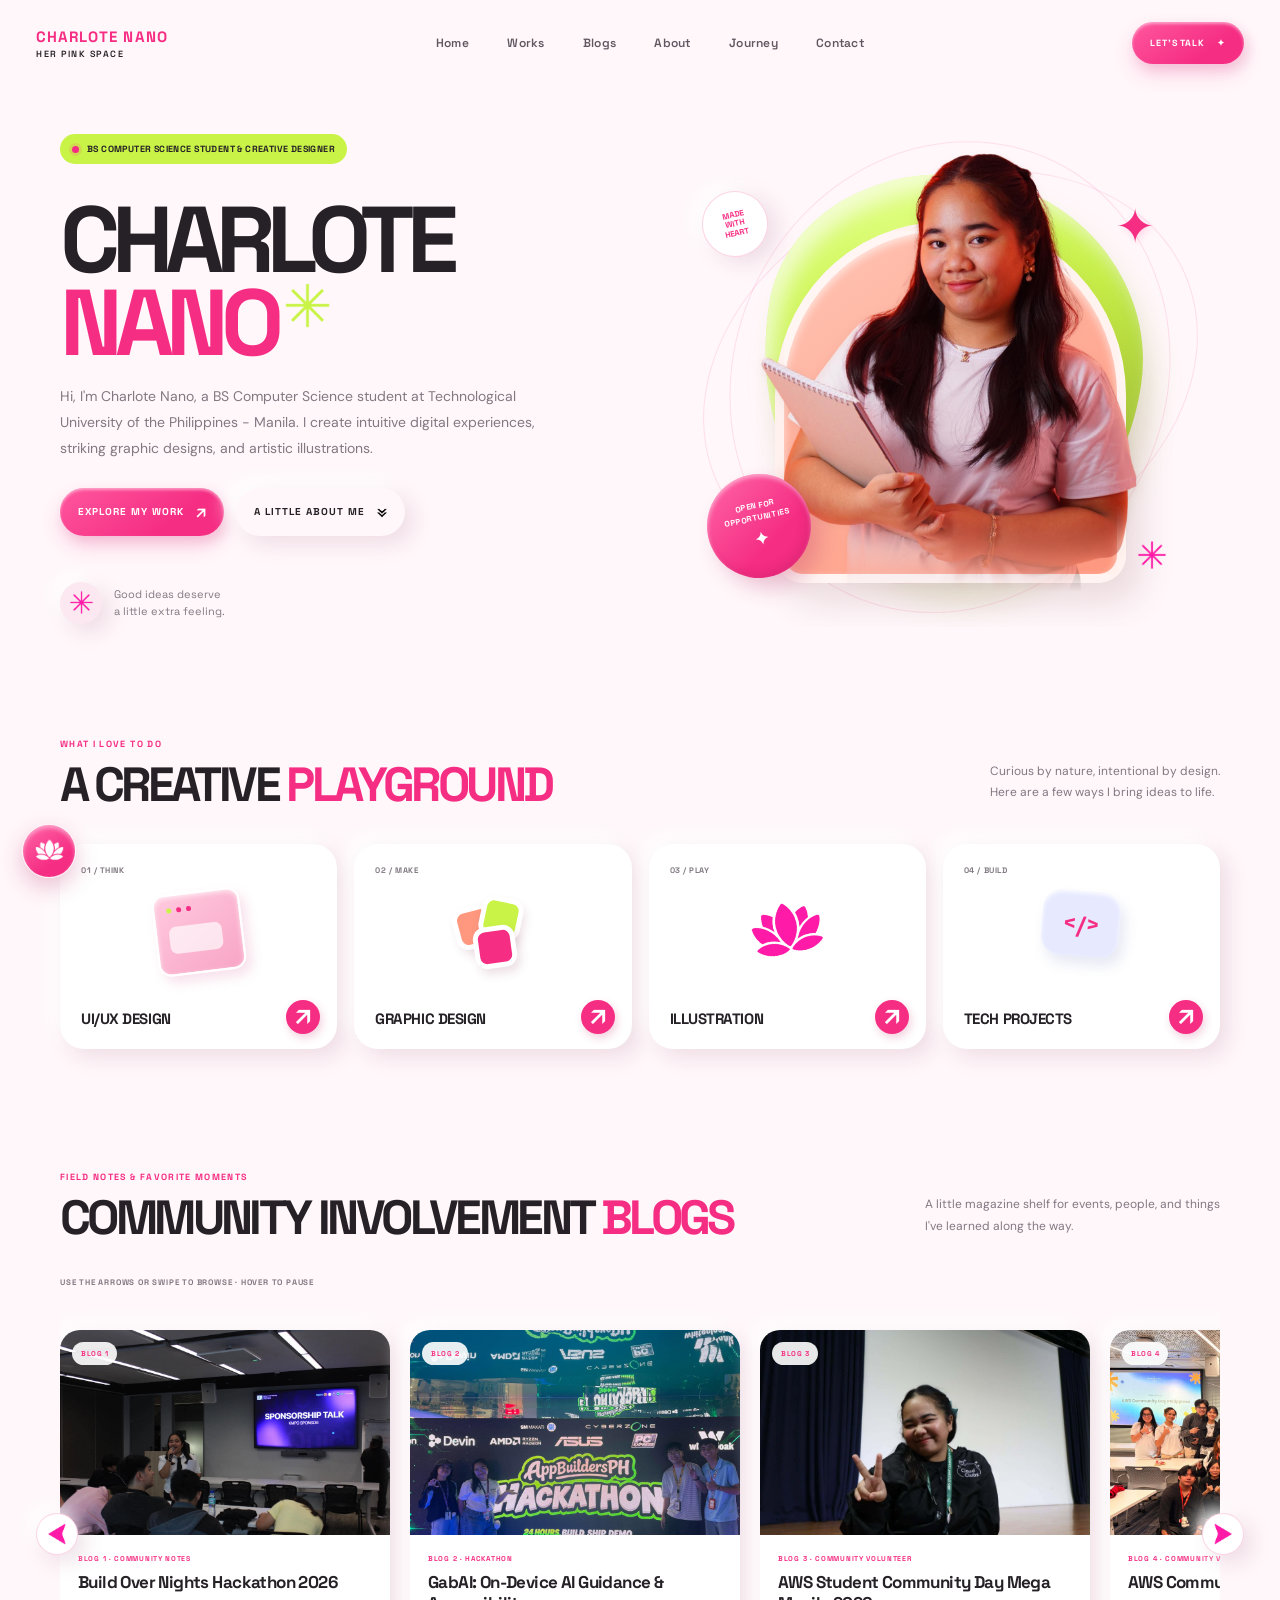
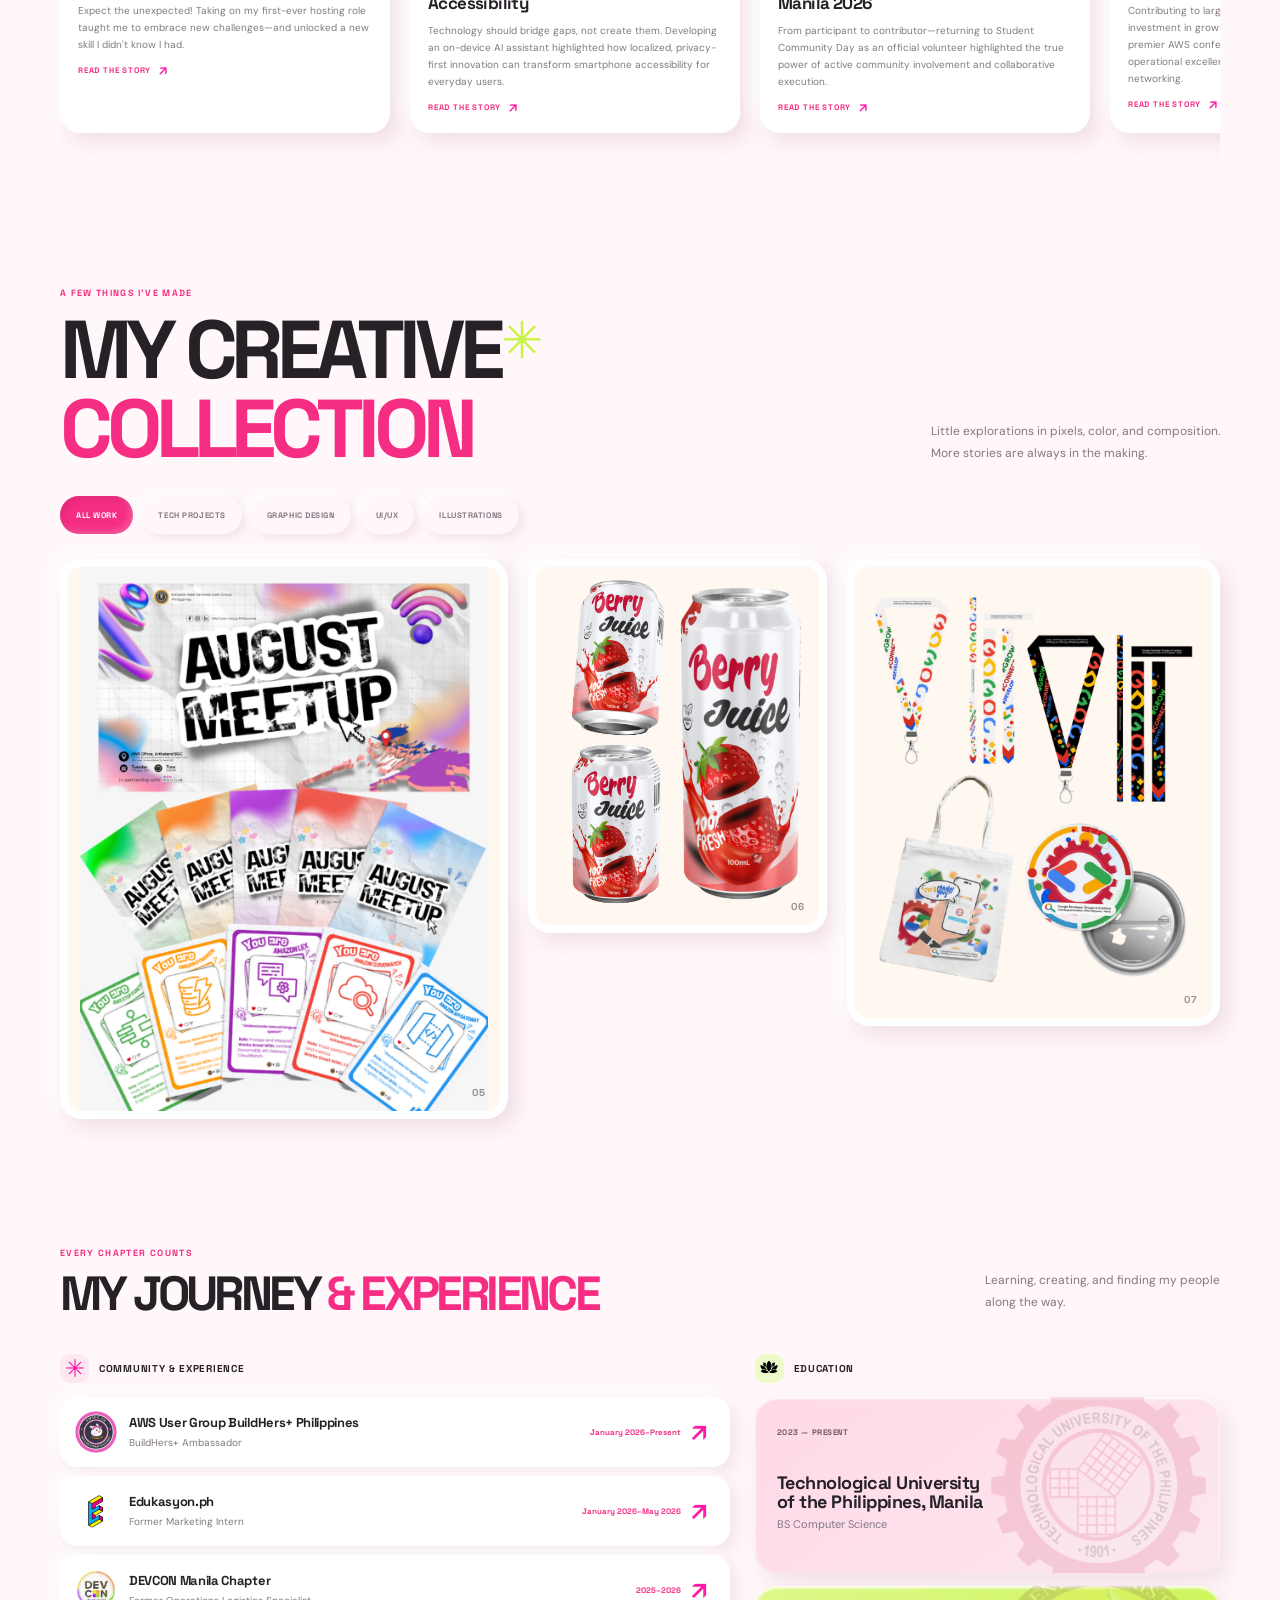
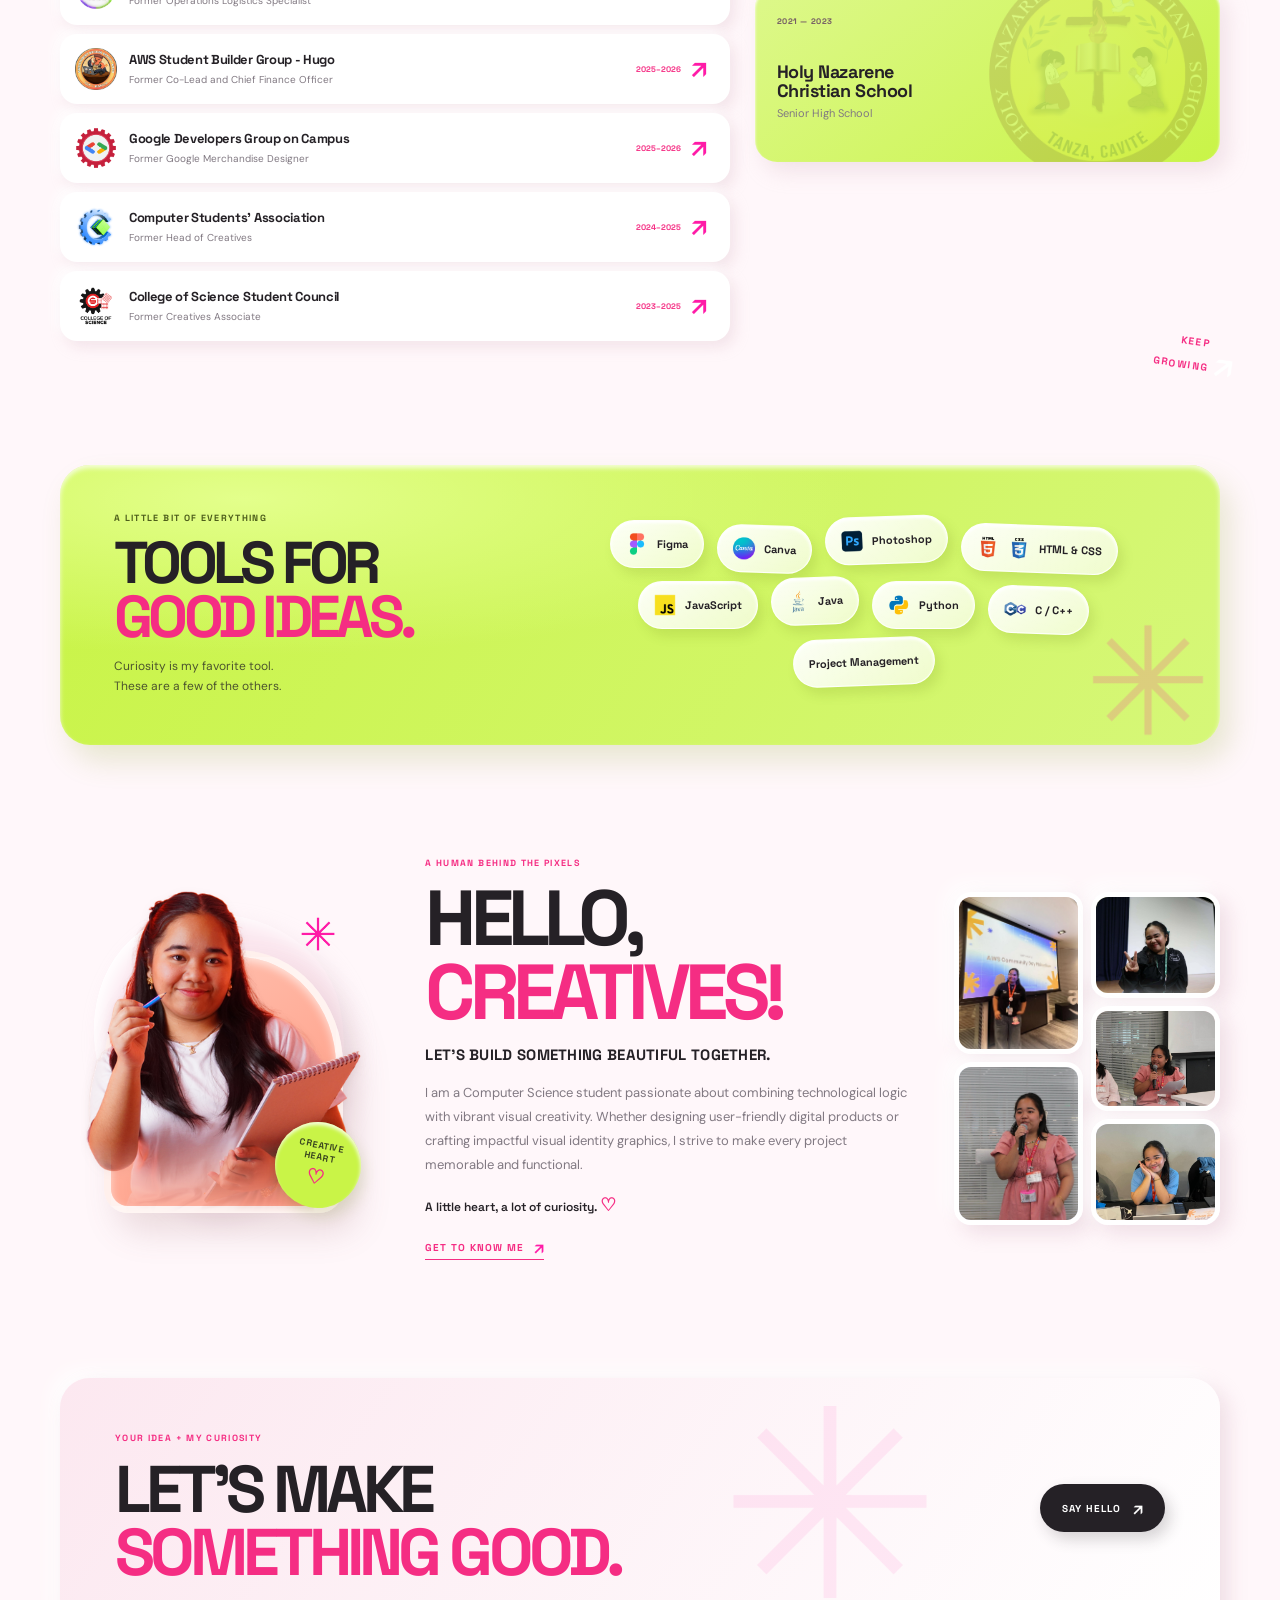
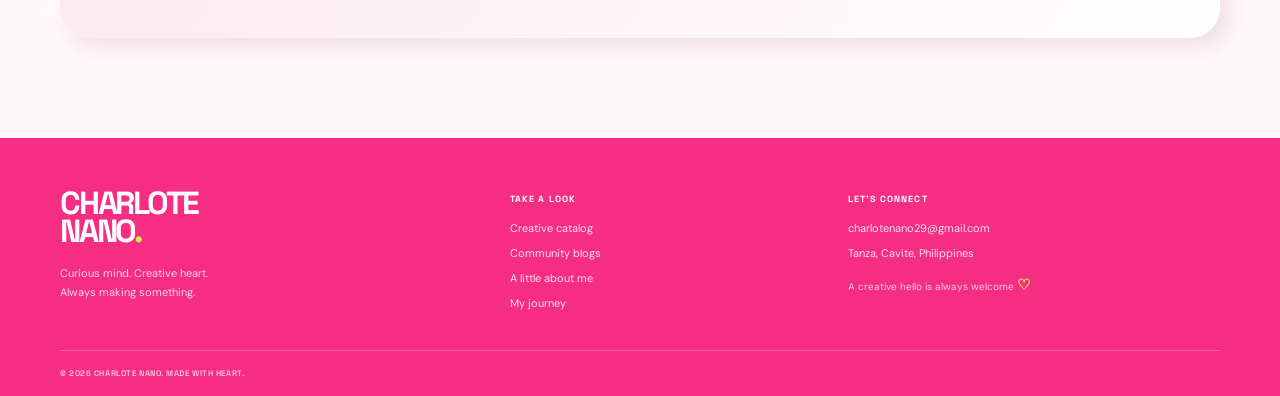
==== index.html @ 79f9c60f "Added some images" ====
<!doctype html>
<html lang="en">
  <head>
    <meta charset="UTF-8">
    <meta name="viewport" content="width=device-width, initial-scale=1">
    <meta name="theme-color" content="#fff7fa">
    <meta
      name="description"
      content="Charlote Nano is a Computer Science student and creative designer making thoughtful digital experiences and vibrant visual work."
    >
    <title>Charlote Nano</title>
    <link rel="icon" type="image/svg+xml" href="assets/selflogo/title-cha.png">
    <link rel="preconnect" href="https://fonts.googleapis.com">
    <link rel="preconnect" href="https://fonts.gstatic.com" crossorigin>
    <link href="https://fonts.googleapis.com/css2?family=DM+Sans:wght@400;500;600;700&family=Space+Grotesk:wght@400;500;600;700&display=swap" rel="stylesheet">
    <link rel="stylesheet" href="styles.css">
    <script src="blogs-data.js" defer></script>
    <script src="script.js" defer></script>
  </head>
  <body>
    <header class="site-header">
      <a class="brand" href="#home" aria-label="Charlote Nano, home">
        <span class="brand-name">CHARLOTE NANO</span>
        <span class="brand-caption">HER PINK SPACE</span>
      </a>
      <button class="menu-toggle" type="button" aria-label="Open navigation" aria-expanded="false" aria-controls="primary-navigation">
        <span></span><span></span>
      </button>
      <nav class="navigation" id="primary-navigation" aria-label="Main navigation">
        <a href="index.html#home" aria-current="page">Home</a>
        <a href="creative-catalog.html">Works</a>
        <a href="blogs.html">Blogs</a>
        <a href="#about">About</a>
        <a href="#journey">Journey</a>
        <a href="#contact">Contact</a>
      </nav>
      <a class="button button-primary header-cta" href="#contact" data-open-contact>LET'S TALK <span aria-hidden="true">✦</span></a>
    </header>

    <main>
      <section class="hero section-wrap" id="home">
        <div class="hero-copy">
          <p class="eyebrow"><span class="status-dot"></span> BS COMPUTER SCIENCE STUDENT &amp; CREATIVE DESIGNER</p>
          <h1>CHARLOTE<br><span>NANO</span><i aria-hidden="true"><img class="ui-asterisk" src="assets/asterisklime.png" alt=""></i></h1>
          <p class="hero-intro">Hi, I'm Charlote Nano, a BS Computer Science student at Technological University of the Philippines - Manila. I create intuitive digital experiences, striking graphic designs, and artistic illustrations.</p>
          <div class="hero-actions">
            <a class="button button-primary" href="#work">EXPLORE MY WORK <span aria-hidden="true"><img class="ui-arrow" src="assets/arrowsidewhite.png" alt=""></span></a>
            <a class="button button-soft" href="#about">A LITTLE ABOUT ME <span aria-hidden="true"><img class="ui-arrow" src="assets/arrowdown.png" alt=""></span></a>
          </div>
          <div class="hero-note"><span class="note-star" aria-hidden="true"><img class="ui-asterisk" src="assets/asteriskpink.png" alt=""></span><span>Good ideas deserve<br>a little extra feeling.</span></div>
        </div>

        <div class="hero-art" aria-label="Portrait area">
          <div class="art-orbit orbit-one"></div>
          <div class="art-orbit orbit-two"></div>
          <div class="lime-blob"></div>
          <div class="sparkle sparkle-one" aria-hidden="true">✦</div>
          <div class="sparkle sparkle-two" aria-hidden="true"><img class="ui-asterisk" src="assets/asteriskpink.png" alt=""></div>
          <div class="portrait-frame portrait-main">
            <div class="portrait-backdrop" aria-hidden="true"></div>
            <img class="portrait-image" src="assets/selflogo/CharloteNano_Icon.png" alt="Charlote Nano smiling and holding a sketchbook">
          </div>
          <div class="opportunity-badge"><span>OPEN FOR<br>OPPORTUNITIES</span><b aria-hidden="true">✦</b></div>
          <div class="tiny-sticker" aria-hidden="true">MADE<br>WITH<br>HEART</div>
        </div>
      </section>

      <section class="focus section-wrap" id="focus" aria-labelledby="focus-title">
        <div class="section-heading heading-inline">
          <div><p class="section-kicker">WHAT I LOVE TO DO</p><h2 id="focus-title">A CREATIVE <span>PLAYGROUND</span></h2></div>
          <p>Curious by nature, intentional by design.<br>Here are a few ways I bring ideas to life.</p>
        </div>
        <div class="focus-grid">
          <a class="focus-card focus-ui" href="creative-catalog.html#ui-ux"><span class="focus-index">01 / THINK</span><span class="focus-icon icon-window" aria-hidden="true"><i></i><i></i><i></i></span><h3>UI/UX DESIGN</h3><span class="round-arrow" aria-hidden="true"><img class="ui-arrow" src="assets/arrowsidewhite.png" alt=""></span></a>
          <a class="focus-card focus-graphic" href="creative-catalog.html#graphic-design"><span class="focus-index">02 / MAKE</span><span class="focus-icon icon-shapes" aria-hidden="true"><i></i><i></i><i></i></span><h3>GRAPHIC DESIGN</h3><span class="round-arrow" aria-hidden="true"><img class="ui-arrow" src="assets/arrowsidewhite.png" alt=""></span></a>
          <a class="focus-card focus-illustration" href="creative-catalog.html#illustration"><span class="focus-index">03 / PLAY</span><span class="focus-icon icon-flower" aria-hidden="true"><img class="ui-lotus" src="assets/lotuspink.png" alt=""></span><h3>ILLUSTRATION</h3><span class="round-arrow" aria-hidden="true"><img class="ui-arrow" src="assets/arrowsidewhite.png" alt=""></span></a>
          <a class="focus-card focus-dev" href="creative-catalog.html#tech-projects"><span class="focus-index">04 / BUILD</span><span class="focus-icon icon-code" aria-hidden="true">&lt;/&gt;</span><h3>TECH PROJECTS</h3><span class="round-arrow" aria-hidden="true"><img class="ui-arrow" src="assets/arrowsidewhite.png" alt=""></span></a>
        </div>
      </section>

      <section class="blog-section section-wrap" id="blogs" aria-labelledby="blogs-title">
        <div class="section-heading heading-inline">
          <div><p class="section-kicker">FIELD NOTES &amp; FAVORITE MOMENTS</p><h2 id="blogs-title">COMMUNITY INVOLVEMENT <span>BLOGS</span></h2></div>
          <p>A little magazine shelf for events, people, and things<br>I've learned along the way.</p>
        </div>
        <p class="blog-carousel-hint">USE THE ARROWS OR SWIPE TO BROWSE · HOVER TO PAUSE</p>
        <div class="blog-carousel-wrap">
          <div class="blog-issues" role="region" aria-label="Featured community blogs; use the arrows or swipe to browse" tabindex="0">
            <div class="blog-issues-track">
            <div class="blog-issue-group">
              <a class="blog-issue blog-issue-buildhers" href="blogs.html#blog-1" data-blog-id="blog-1">
                <span class="blog-issue-cover cover-buildhers"><span class="issue-number">BLOG 1</span></span>
                <span class="blog-issue-copy"><span class="blog-issue-meta">COMMUNITY · EVENT RECAP</span><strong>Build Over Nights Hackathon 2026</strong><span>Expect the unexpected! Taking on my first-ever hosting role taught me to embrace new challenges—and unlocked a new skill I didn't know I had.</span><span class="blog-issue-link">READ THE STORY <span aria-hidden="true"><img class="ui-arrow" src="assets/arrowsidepink.png" alt=""></span></span></span>
              </a>
              <a class="blog-issue blog-issue-devcon" href="blogs.html#blog-2" data-blog-id="blog-2">
                <span class="blog-issue-cover cover-devcon"><span class="photo-placeholder" aria-hidden="true"><img class="ui-asterisk" src="assets/asteriskpink.png" alt=""><small>EVENT PHOTO</small></span><span class="issue-number">BLOG 2</span></span>
                <span class="blog-issue-copy"><span class="blog-issue-meta">COMMUNITY · BEHIND THE SCENES</span><strong>Behind the scenes at DEVCON</strong><span>A quick look at helping out, meeting the community, and learning together.</span><span class="blog-issue-link">READ THE STORY <span aria-hidden="true"><img class="ui-arrow" src="assets/arrowsidepink.png" alt=""></span></span></span>
              </a>
              <a class="blog-issue blog-issue-gdg" href="blogs.html#blog-3" data-blog-id="blog-3">
                <span class="blog-issue-cover cover-gdg"><span class="photo-placeholder" aria-hidden="true"><img class="ui-asterisk" src="assets/asteriskpink.png" alt=""><small>EVENT PHOTO</small></span><span class="issue-number">BLOG 3</span></span>
                <span class="blog-issue-copy"><span class="blog-issue-meta">CAMPUS LIFE · EVENT RECAP</span><strong>A day with the campus community</strong><span>A place for a GDG event recap, favorite moments, and memories from the day.</span><span class="blog-issue-link">READ THE STORY <span aria-hidden="true"><img class="ui-arrow" src="assets/arrowsidepink.png" alt=""></span></span></span>
              </a>
              <a class="blog-issue blog-issue-devcon" href="blogs.html#blog-4" data-blog-id="blog-4">
                <span class="blog-issue-cover cover-pink"><span class="photo-placeholder" aria-hidden="true"><img class="ui-asterisk" src="assets/asteriskpink.png" alt=""><small>EVENT PHOTO</small></span><span class="issue-number">BLOG 4</span></span>
                <span class="blog-issue-copy"><span class="blog-issue-meta">COMMUNITY · VOLUNTEER</span><strong>AWS Community Day Philippines 2026</strong><span>Read the story</span><span class="blog-issue-link">READ THE STORY <span aria-hidden="true"><img class="ui-arrow" src="assets/arrowsidepink.png" alt=""></span></span></span>
              </a>
              <a class="blog-issue blog-issue-gdg" href="blogs.html#blog-5" data-blog-id="blog-5">
                <span class="blog-issue-cover cover-blue"><span class="photo-placeholder" aria-hidden="true"><img class="ui-asterisk" src="assets/asteriskpink.png" alt=""><small>EVENT PHOTO</small></span><span class="issue-number">BLOG 5</span></span>
                <span class="blog-issue-copy"><span class="blog-issue-meta">COMMUNITY · EVENT HEAD</span><strong>EmpowHER! Sketching Visions, Building Futures</strong><span>Read the story</span><span class="blog-issue-link">READ THE STORY <span aria-hidden="true"><img class="ui-arrow" src="assets/arrowsidepink.png" alt=""></span></span></span>
              </a>
              <a class="blog-issue blog-issue-buildhers" href="blogs.html#blog-6" data-blog-id="blog-6">
                <span class="blog-issue-cover cover-lilac"><span class="photo-placeholder" aria-hidden="true"><img class="ui-asterisk" src="assets/asteriskpink.png" alt=""><small>EVENT PHOTO</small></span><span class="issue-number">BLOG 6</span></span>
                <span class="blog-issue-copy"><span class="blog-issue-meta">IDEATHON</span><strong>Ideathon: Code with Color</strong><span>Read the story</span><span class="blog-issue-link">READ THE STORY <span aria-hidden="true"><img class="ui-arrow" src="assets/arrowsidepink.png" alt=""></span></span></span>
              </a>
            </div>
            <div class="blog-issue-group" aria-hidden="true">
              <a class="blog-issue blog-issue-buildhers" href="blogs.html#blog-1" data-blog-id="blog-1" tabindex="-1">
                <span class="blog-issue-cover cover-buildhers"><span class="issue-number">BLOG 1</span></span>
                <span class="blog-issue-copy"><span class="blog-issue-meta">COMMUNITY · EVENT RECAP</span><strong>Build Over Nights Hackathon 2026</strong><span>Expect the unexpected! Taking on my first-ever hosting role taught me to embrace new challenges—and unlocked a new skill I didn't know I had.</span><span class="blog-issue-link">READ THE STORY <span aria-hidden="true"><img class="ui-arrow" src="assets/arrowsidepink.png" alt=""></span></span></span>
              </a>
              <a class="blog-issue blog-issue-devcon" href="blogs.html#blog-2" data-blog-id="blog-2" tabindex="-1">
                <span class="blog-issue-cover cover-devcon"><span class="photo-placeholder"><img class="ui-asterisk" src="assets/asteriskpink.png" alt=""><small>EVENT PHOTO</small></span><span class="issue-number">BLOG 2</span></span>
                <span class="blog-issue-copy"><span class="blog-issue-meta">COMMUNITY · BEHIND THE SCENES</span><strong>Behind the scenes at DEVCON</strong><span>A quick look at helping out, meeting the community, and learning together.</span><span class="blog-issue-link">READ THE STORY <span aria-hidden="true"><img class="ui-arrow" src="assets/arrowsidepink.png" alt=""></span></span></span>
              </a>
              <a class="blog-issue blog-issue-gdg" href="blogs.html#blog-3" data-blog-id="blog-3" tabindex="-1">
                <span class="blog-issue-cover cover-gdg"><span class="photo-placeholder"><img class="ui-asterisk" src="assets/asteriskpink.png" alt=""><small>EVENT PHOTO</small></span><span class="issue-number">BLOG 3</span></span>
                <span class="blog-issue-copy"><span class="blog-issue-meta">CAMPUS LIFE · EVENT RECAP</span><strong>A day with the campus community</strong><span>A place for a GDG event recap, favorite moments, and memories from the day.</span><span class="blog-issue-link">READ THE STORY <span aria-hidden="true"><img class="ui-arrow" src="assets/arrowsidepink.png" alt=""></span></span></span>
              </a>
              <a class="blog-issue blog-issue-devcon" href="blogs.html#blog-4" data-blog-id="blog-4" tabindex="-1">
                <span class="blog-issue-cover cover-pink"><span class="photo-placeholder"><img class="ui-asterisk" src="assets/asteriskpink.png" alt=""><small>EVENT PHOTO</small></span><span class="issue-number">BLOG 4</span></span>
                <span class="blog-issue-copy"><span class="blog-issue-meta">COMMUNITY · VOLUNTEER</span><strong>AWS Community Day Philippines 2026</strong><span>Read the story</span><span class="blog-issue-link">READ THE STORY <span aria-hidden="true"><img class="ui-arrow" src="assets/arrowsidepink.png" alt=""></span></span></span>
              </a>
              <a class="blog-issue blog-issue-gdg" href="blogs.html#blog-5" data-blog-id="blog-5" tabindex="-1">
                <span class="blog-issue-cover cover-blue"><span class="photo-placeholder"><img class="ui-asterisk" src="assets/asteriskpink.png" alt=""><small>EVENT PHOTO</small></span><span class="issue-number">BLOG 5</span></span>
                <span class="blog-issue-copy"><span class="blog-issue-meta">COMMUNITY · EVENT HEAD</span><strong>EmpowHER! Sketching Visions, Building Futures</strong><span>Read the story</span><span class="blog-issue-link">READ THE STORY <span aria-hidden="true"><img class="ui-arrow" src="assets/arrowsidepink.png" alt=""></span></span></span>
              </a>
              <a class="blog-issue blog-issue-buildhers" href="blogs.html#blog-6" data-blog-id="blog-6" tabindex="-1">
                <span class="blog-issue-cover cover-lilac"><span class="photo-placeholder"><img class="ui-asterisk" src="assets/asteriskpink.png" alt=""><small>EVENT PHOTO</small></span><span class="issue-number">BLOG 6</span></span>
                <span class="blog-issue-copy"><span class="blog-issue-meta">IDEATHON</span><strong>Ideathon: Code with Color</strong><span>Read the story</span><span class="blog-issue-link">READ THE STORY <span aria-hidden="true"><img class="ui-arrow" src="assets/arrowsidepink.png" alt=""></span></span></span>
              </a>
            </div>
            </div>
          </div>
          <nav class="blog-carousel-controls" aria-label="Featured blog carousel controls">
            <button type="button" class="blog-carousel-arrow" data-carousel-direction="-1" aria-label="Scroll featured blogs left"><img class="ui-arrow" src="assets/arrowleft.png" alt=""></button>
            <button type="button" class="blog-carousel-arrow" data-carousel-direction="1" aria-label="Scroll featured blogs right"><img class="ui-arrow" src="assets/arrowright.png" alt=""></button>
          </nav>
        </div>
      </section>

      <section class="work-section section-wrap" id="work" aria-labelledby="work-title">
        <div class="section-heading work-heading">
          <div><p class="section-kicker">A FEW THINGS I'VE MADE</p><h2 id="work-title">MY CREATIVE<br><span>COLLECTION</span><b aria-hidden="true"><img class="ui-asterisk" src="assets/asterisklime.png" alt=""></b></h2></div>
          <p>Little explorations in pixels, color, and composition.<br>More stories are always in the making.</p>
        </div>
        <div class="filter-list" role="group" aria-label="Filter portfolio projects">
          <button class="filter-button is-active" type="button" data-filter="all" aria-pressed="true">ALL WORK</button>
          <button class="filter-button" type="button" data-filter="tech" aria-pressed="false">TECH PROJECTS</button>
          <button class="filter-button" type="button" data-filter="graphic" aria-pressed="false">GRAPHIC DESIGN</button>
          <button class="filter-button" type="button" data-filter="uiux" aria-pressed="false">UI/UX</button>
          <button class="filter-button" type="button" data-filter="illustration" aria-pressed="false">ILLUSTRATIONS</button>
        </div>
        <p class="catalog-note" id="featured-empty-state" hidden>No featured projects yet</p>
        <div class="project-grid">
          <!-- Set data-featured="true" on projects to include them in the All Work view. -->
          <article class="project-card project-large" data-category="uiux" data-featured="false" data-project-title="Soft Hours" data-project-type="UI/UX · CONCEPT" data-project-description="A gentle self-care app concept exploring calm visual design and an easy-to-follow daily check-in.">
            <div class="project-art project-art-app"><span class="art-label">A little more<br>you-time.</span><div class="app-window"><div class="app-top"><i></i><i></i><i></i></div><div class="app-sun"></div><span class="app-line"></span><span class="app-line short"></span><span class="app-button"></span></div><span class="art-number">01</span></div>
          </article>
          <article class="project-card" data-category="illustration" data-featured="false" data-project-title="Onion Fairies" data-project-type="OIL PASTEL" data-project-date="October 4, 2024" data-project-description="A whimsical oil-pastel illustration of two onion fairies exploring a garden.">
            <div class="project-art project-art-illustration"><img class="catalog-art-image" src="assets/illustration/illus3.jpg" alt="Two onion fairies exploring a whimsical garden" loading="lazy"><span class="art-number">01</span></div>
          </article>
          <article class="project-card" data-category="illustration" data-featured="false" data-project-title="Fireworks in Bloom" data-project-type="COLORED PENCIL" data-project-date="February 9, 2025" data-project-description="A colorful colored-pencil illustration filled with blooming, firework-like forms.">
            <div class="project-art project-art-illustration"><img class="catalog-art-image" src="assets/illustration/illus2.jpg" alt="Colorful abstract flowers and shapes in Fireworks in Bloom" loading="lazy"><span class="art-number">02</span></div>
          </article>
          <article class="project-card" data-category="illustration" data-featured="false" data-project-title="Girl in Yellow" data-project-type="COLORED PENCIL" data-project-date="February 18, 2025" data-project-description="A colored-pencil portrait of a girl surrounded by whimsical shapes and playful details.">
            <div class="project-art project-art-illustration"><img class="catalog-art-image" src="assets/illustration/illus1.jpg" alt="Whimsical colored-pencil portrait in Girl in Yellow" loading="lazy"><span class="art-number">03</span></div>
          </article>
          <article class="project-card" data-category="graphic" data-featured="true" data-project-title="AWS August Meetup &amp; Amazon Cards" data-project-type="EVENT GRAPHICS · AWS" data-project-description="A meetup poster and a coordinated set of Amazon service cards designed for AWS community event materials.">
            <div class="project-art project-art-graphic"><img class="catalog-art-image" src="assets/graphdes/aws.png" alt="AWS August Meetup poster and Amazon service cards" loading="lazy"><span class="art-number">05</span></div>
          </article>
          <article class="project-card" data-category="graphic" data-featured="true" data-project-title="Berry Juice" data-project-type="PACKAGING · BRANDING" data-project-description="A playful Berry Juice concept presented across can packaging mockups.">
            <div class="project-art project-art-graphic"><img class="catalog-art-image" src="assets/graphdes/berryj.png" alt="Berry Juice branding and can packaging mockups" loading="lazy"><span class="art-number">06</span></div>
          </article>
          <article class="project-card" data-category="graphic" data-featured="true" data-project-title="GDG on Campus Merchandise" data-project-type="MERCHANDISE · VISUAL IDENTITY" data-project-description="Google Developer Groups on Campus identity graphics applied to lanyards, a tote bag, and a button.">
            <div class="project-art project-art-graphic"><img class="catalog-art-image" src="assets/graphdes/gdg.png" alt="Google Developer Groups on Campus identity on lanyards, a tote bag, and a button" loading="lazy"><span class="art-number">07</span></div>
          </article>
        </div>
      </section>

      <section class="journey-section section-wrap" id="journey" aria-labelledby="journey-title">
        <div class="section-heading heading-inline">
          <div><p class="section-kicker">EVERY CHAPTER COUNTS</p><h2 id="journey-title">MY JOURNEY <span>&amp; EXPERIENCE</span></h2></div>
          <p>Learning, creating, and finding my people<br>along the way.</p>
        </div>
        <div class="journey-layout">
          <div class="journey-column">
            <h3 class="journey-label"><span class="journey-icon"><img class="ui-asterisk" src="assets/asteriskpink.png" alt=""></span> COMMUNITY &amp; EXPERIENCE</h3>
            <article class="journey-item"><img class="journey-logo" src="assets/exp/awsugbh-logo.png" alt="AWS User Group BuildHers+ Philippines logo"><div><h4>AWS User Group BuildHers+ Philippines</h4><p>BuildHers+ Ambassador</p></div><span class="journey-year" aria-label="Add year range">January 2026–Present</span><span class="journey-mark" aria-hidden="true"><img class="ui-arrow" src="assets/arrowsidepink.png" alt=""></span></article>
            <article class="journey-item"><img class="journey-logo" src="assets/exp/edk-logo.png" alt="Edukasyon.ph logo"><div><h4>Edukasyon.ph</h4><p>Former Marketing Intern</p></div><span class="journey-year" aria-label="Add year range">January 2026–May 2026</span><span class="journey-mark" aria-hidden="true"><img class="ui-arrow" src="assets/arrowsidepink.png" alt=""></span></article>
            <article class="journey-item"><img class="journey-logo" src="assets/exp/devcon-logo.png" alt="DEVCON Manila Chapter logo"><div><h4>DEVCON Manila Chapter</h4><p>Former Operations Logistics Specialist</p></div><span class="journey-year" aria-label="Add year range">2025–2026</span><span class="journey-mark" aria-hidden="true"><img class="ui-arrow" src="assets/arrowsidepink.png" alt=""></span></article>
            <article class="journey-item"><img class="journey-logo" src="assets/exp/awssbghugo-logo.png" alt="AWS Student Builder Group - Hugo logo"><div><h4>AWS Student Builder Group - Hugo</h4><p>Former Co-Lead and Chief Finance Officer</p></div><span class="journey-year" aria-label="Add year range">2025–2026</span><span class="journey-mark" aria-hidden="true"><img class="ui-arrow" src="assets/arrowsidepink.png" alt=""></span></article>
            <article class="journey-item"><img class="journey-logo" src="assets/exp/gdg-logo.png" alt="Google Developers Group on Campus logo"><div><h4>Google Developers Group on Campus</h4><p>Former Google Merchandise Designer</p></div><span class="journey-year" aria-label="Add year range">2025–2026</span><span class="journey-mark" aria-hidden="true"><img class="ui-arrow" src="assets/arrowsidepink.png" alt=""></span></article>
            <article class="journey-item"><img class="journey-logo" src="assets/exp/compass-logo.png" alt="Computer Students' Association logo"><div><h4>Computer Students' Association</h4><p>Former Head of Creatives</p></div><span class="journey-year" aria-label="Add year range">2024–2025</span><span class="journey-mark" aria-hidden="true"><img class="ui-arrow" src="assets/arrowsidepink.png" alt=""></span></article>
            <article class="journey-item"><img class="journey-logo" src="assets/exp/csc-logo.png" alt="College of Science Student Council logo"><div><h4>College of Science Student Council</h4><p>Former Creatives Associate</p></div><span class="journey-year" aria-label="Add year range">2023–2025</span><span class="journey-mark" aria-hidden="true"><img class="ui-arrow" src="assets/arrowsidepink.png" alt=""></span></article>
          </div>
          <div class="journey-column education-column">
            <h3 class="journey-label"><span class="journey-icon lime-icon"><img class="ui-lotus" src="assets/lotusblack.png" alt=""></span> EDUCATION</h3>
            <article class="education-card"><img class="education-logo" src="assets/exp/college-logo.png" alt="" aria-hidden="true"><span class="education-year">2023 — PRESENT</span><h4>Technological University<br>of the Philippines, Manila</h4><p>BS Computer Science</p></article>
            <article class="education-card education-secondary"><img class="education-logo" src="assets/exp/shs-logo.png" alt="" aria-hidden="true"><span class="education-year">2021 — 2023</span><h4>Holy Nazarene<br>Christian School</h4><p>Senior High School</p></article>
            <div class="education-doodle" aria-hidden="true">KEEP<br>GROWING <span><img class="ui-arrow" src="assets/arrowsidewhite.png" alt=""></span></div>
          </div>
        </div>
      </section>

      <section class="skills-band section-wrap" aria-labelledby="skills-title">
        <div class="skills-copy"><p class="section-kicker">A LITTLE BIT OF EVERYTHING</p><h2 id="skills-title">TOOLS FOR<br><span>GOOD IDEAS.</span></h2><p>Curiosity is my favorite tool.<br>These are a few of the others.</p></div>
        <div class="skill-pills" aria-label="Creative skills and tools">
          <span class="skill-pill"><img src="assets/skills/figma-logo.png" alt="" loading="lazy">Figma</span>
          <span class="skill-pill"><img src="assets/skills/canva-logo.png" alt="" loading="lazy">Canva</span>
          <span class="skill-pill"><img src="assets/skills/photoshop-logo.png" alt="" loading="lazy">Photoshop</span>
          <span class="skill-pill"><img src="assets/skills/HTML-logo.png" alt="" loading="lazy"><img src="assets/skills/CSS-logo.png" alt="" loading="lazy">HTML &amp; CSS</span>
          <span class="skill-pill"><img src="assets/skills/JS-logo.png" alt="" loading="lazy">JavaScript</span>
          <span class="skill-pill"><img src="assets/skills/Java-logo.png" alt="" loading="lazy">Java</span>
          <span class="skill-pill"><img src="assets/skills/Py-logo.png" alt="" loading="lazy">Python</span>
          <span class="skill-pill"><img src="assets/skills/C-logo.png" alt="" loading="lazy">C / C++</span>
          <span class="skill-pill">Project Management</span>
        </div>
        <span class="skills-sparkle" aria-hidden="true"><img class="ui-asterisk" src="assets/asteriskpink.png" alt=""></span>
      </section>

      <section class="about-section section-wrap" id="about" aria-labelledby="about-title">
        <div class="about-art">
          <div class="about-blob"></div>
          <div class="portrait-frame portrait-about">
            <div class="portrait-backdrop" aria-hidden="true"></div>
            <img class="portrait-image" src="assets/selflogo/cha3-logo.png" alt="Charlote Nano">
          </div>
          <span class="about-sticker">CREATIVE<br>HEART<br><b>♡</b></span>
          <span class="about-sparkle" aria-hidden="true"><img class="ui-asterisk" src="assets/asteriskpink.png" alt=""></span>
        </div>
        <div class="about-copy">
          <p class="section-kicker">A HUMAN BEHIND THE PIXELS</p>
          <h2 id="about-title">HELLO,<br><span>CREATIVES!</span></h2>
          <h3>LET'S BUILD SOMETHING BEAUTIFUL TOGETHER.</h3>
          <p>I am a Computer Science student passionate about combining technological logic with vibrant visual creativity. Whether designing user-friendly digital products or crafting impactful visual identity graphics, I strive to make every project memorable and functional.</p>
          <p class="about-signoff">A little heart, a lot of curiosity. <span aria-hidden="true">♡</span></p>
          <a class="text-link" href="#contact">GET TO KNOW ME <span aria-hidden="true"><img class="ui-arrow" src="assets/arrowsidepink.png" alt=""></span></a>
        </div>
        <div class="about-gallery" aria-label="Photo gallery">
          <div class="about-gallery-card about-gallery-card-one"><img src="assets/blogs/AWSCD1.jpg" alt="AWS Community Day event"></div>
          <div class="about-gallery-card about-gallery-card-two"><img src="assets/blogs/EMP2.jpg" alt="EmpowHER event"></div>
          <div class="about-gallery-card about-gallery-card-three"><img src="assets/blogs/AWSSCD1.jpg" alt="AWS Student Community Day event"></div>
          <div class="about-gallery-card about-gallery-card-four"><img src="assets/blogs/EMP4.jpg" alt="EmpowHER event"></div>
          <div class="about-gallery-card about-gallery-card-five"><img src="assets/blogs/AWSCD2.jpg" alt="AWS Community Day event"></div>
        </div>
      </section>

      <section class="contact-section section-wrap" id="contact">
        <div><p class="section-kicker">YOUR IDEA + MY CURIOSITY</p><h2>LET'S MAKE<br><span>SOMETHING GOOD.</span></h2></div>
        <a class="button button-dark" href="#contact" data-open-contact>SAY HELLO <span aria-hidden="true"><img class="ui-arrow" src="assets/arrowsidewhite.png" alt=""></span></a>
        <span class="contact-sparkle" aria-hidden="true"><img class="ui-asterisk" src="assets/asteriskpink.png" alt=""></span>
      </section>
    </main>

    <footer class="site-footer">
      <div class="footer-main section-wrap">
        <div class="footer-brand"><a class="footer-logo" href="#home">CHARLOTE<br>NANO<span>.</span></a><p>Curious mind. Creative heart.<br>Always making something.</p></div>
        <div class="footer-links"><h2>TAKE A LOOK</h2><a href="creative-catalog.html">Creative catalog</a><a href="blogs.html">Community blogs</a><a href="#about">A little about me</a><a href="#journey">My journey</a></div>
        <div class="footer-contact"><h2>LET'S CONNECT</h2><a href="mailto:charlotenano29@gmail.com">charlotenano29@gmail.com</a><p>Tanza, Cavite, Philippines</p><span class="footer-social">A creative hello is always welcome <b>♡</b></span></div>
      </div>
      <div class="footer-bottom section-wrap"><span>© <span id="current-year">2026</span> CHARLOTE NANO. MADE WITH HEART.</span></div>
    </footer>
    <aside class="engagement-widget" aria-label="Music and engagement">
      <button class="widget-toggle" id="engagement-toggle" type="button" aria-label="Open heart counter" aria-expanded="false" aria-controls="engagement-panel">
        <span aria-hidden="true"><img class="ui-lotus" src="assets/lotuswhite.png" alt=""></span>
      </button>
      <div class="engagement-panel" id="engagement-panel" aria-label="Hearts for Cha" hidden>
        <button class="widget-heart-button" id="give-heart" type="button" aria-label="Give Cha a heart">
          <span class="widget-heart-icon" aria-hidden="true">♡</span>
          <span>Give Cha a heart</span>
          <strong id="heart-count" aria-live="polite" aria-atomic="true">0</strong>
        </button>
        <p class="widget-status heart-status" id="heart-status" role="status" aria-live="polite">Saved on this browser only; not a site-wide total.</p>
      </div>
    </aside>
    <dialog class="site-dialog project-dialog" id="project-dialog" aria-labelledby="project-dialog-title">
      <button class="dialog-close" type="button" data-close-dialog aria-label="Close project details">×</button>
      <div class="project-dialog-layout">
        <div class="project-dialog-media" id="project-dialog-media"></div>
        <div class="project-dialog-copy">
          <p class="section-kicker" id="project-dialog-type"></p>
          <h2 id="project-dialog-title"></h2>
          <p id="project-dialog-description"></p>
          <dl class="project-dialog-details">
            <div id="project-dialog-role-row" hidden><dt>ROLE</dt><dd id="project-dialog-role"></dd></div>
            <div id="project-dialog-context-row" hidden><dt>WHEN / WHERE</dt><dd id="project-dialog-context"></dd></div>
          </dl>
        </div>
      </div>
    </dialog>
    <dialog class="site-dialog contact-dialog" id="contact-dialog" aria-labelledby="contact-dialog-title">
      <button class="dialog-close" type="button" data-close-dialog aria-label="Close contact form">×</button>
      <div class="contact-dialog-content">
        <p class="section-kicker">A NOTE STRAIGHT TO MY INBOX</p>
        <h2 id="contact-dialog-title">LET'S <span>TALK.</span></h2>
        <p class="contact-dialog-intro">Write your message below. Send opens your email app with the message addressed to me, ready for you to review and send.</p>
        <form class="contact-form" data-contact-form>
          <label for="contact-name">Your name</label>
          <input id="contact-name" name="name" autocomplete="name" required>
          <label for="contact-email">Your email</label>
          <input id="contact-email" name="email" type="email" autocomplete="email" required>
          <label for="contact-message">Your message</label>
          <textarea id="contact-message" name="message" rows="5" required></textarea>
          <button class="button button-primary" type="submit">SEND MESSAGE <span aria-hidden="true"><img class="ui-arrow" src="assets/arrowsidewhite.png" alt=""></span></button>
        </form>
      </div>
    </dialog>
    <dialog class="site-dialog blog-dialog" id="blog-dialog" aria-labelledby="blog-dialog-title">
      <button class="dialog-close" type="button" data-close-dialog aria-label="Close blog story">×</button>
      <div id="blog-dialog-content" aria-live="polite"></div>
    </dialog>
  </body>
</html>
---- styles.css ----
:root {
  color-scheme: light;
  --pink: #f52d83;
  --pink-dark: #d91c6c;
  --pink-soft: #fce8f0;
  --canvas: #fff7fa;
  --white: #fff;
  --charcoal: #252126;
  --muted: #817982;
  --lime: #c9f447;
  --orange: #ff987f;
  --shadow-raised: 8px 8px 20px rgba(220, 190, 203, .45), -8px -8px 20px rgba(255, 255, 255, .95);
  --font-display: "Space Grotesk", "Arial Narrow", sans-serif;
  --font-body: "DM Sans", Arial, sans-serif;
  --flower-cursor: url("assets/selflogo/chii-cursor.png") 16 16;
}

* { box-sizing: border-box; }
html { scroll-behavior: smooth; scroll-padding-top: 100px; }
body { margin: 0; background: var(--canvas); color: var(--charcoal); font-family: var(--font-body); -webkit-font-smoothing: antialiased; }
body, button, a { -webkit-tap-highlight-color: transparent; }
body { cursor: var(--flower-cursor), auto; }
a, button, [role="button"], input, select, textarea { cursor: var(--flower-cursor), pointer; }
a { color: inherit; text-decoration: none; }
button { font: inherit; -webkit-appearance: none; appearance: none; }
.ui-arrow, .ui-asterisk { display: inline-block; width: 1em; height: 1em; flex: 0 0 auto; object-fit: contain; vertical-align: middle; }
.ui-lotus { display: block; object-fit: contain; }
.section-wrap { width: min(1160px, calc(100% - 72px)); margin-inline: auto; }

.site-header { position: sticky; z-index: 20; top: 0; display: flex; align-items: center; justify-content: space-between; gap: 30px; width: min(1320px, calc(100% - 72px)); margin-inline: auto; padding: 22px 0; background: rgba(255, 247, 250, .91); backdrop-filter: blur(14px); }
.brand { display: grid; flex-shrink: 0; gap: 2px; }
.brand-name, .brand-caption, .navigation, .button, .section-kicker, .eyebrow, .focus-index, .project-category, .filter-button, .journey-label, .education-year, .footer-links h2, .footer-contact h2, .footer-bottom { font-family: var(--font-display); letter-spacing: .07em; }
.brand-name { color: var(--pink); font-size: 15px; font-weight: 700; }
.brand-caption { color: var(--charcoal); font-size: 9px; font-weight: 600; letter-spacing: .17em; }
.navigation { display: flex; align-items: center; gap: clamp(20px, 3vw, 42px); color: #5f5861; font-size: 12px; font-weight: 600; letter-spacing: .02em; }
.navigation a { transition: color .2s ease; }
.navigation a:hover, .footer-links a:hover, .footer-contact a:hover { color: var(--pink); }
.button { display: inline-flex; min-height: 48px; align-items: center; justify-content: center; gap: 12px; padding: 0 22px; border: 0; border-radius: 999px; font-size: 10px; font-weight: 700; letter-spacing: .1em; transition: transform .25s ease, box-shadow .25s ease, background .25s ease; }
.button:hover { transform: translateY(-3px); }
.button:active { transform: scale(.98); }
.button-primary { color: var(--white); background: linear-gradient(145deg, #ff579e, var(--pink) 70%); box-shadow: inset 0 2px 3px rgba(255, 255, 255, .48), 0 10px 20px rgba(245, 45, 131, .2), 5px 6px 12px rgba(185, 71, 118, .14); }
.button-primary:hover { box-shadow: inset 0 2px 3px rgba(255, 255, 255, .55), 0 14px 26px rgba(245, 45, 131, .28), 5px 6px 12px rgba(185, 71, 118, .14); }
.button-soft { color: var(--charcoal); background: var(--canvas); box-shadow: var(--shadow-raised); }
.header-cta { min-height: 42px; padding-inline: 18px; font-size: 9px; }
.menu-toggle { display: none; }

.hero { position: relative; display: grid; min-height: 640px; grid-template-columns: 1.05fr .95fr; align-items: center; gap: 24px; padding-block: 36px 94px; }
.hero-copy { position: relative; z-index: 2; padding-top: 4px; }
.eyebrow { display: inline-flex; min-height: 30px; align-items: center; gap: 8px; padding: 0 12px; border-radius: 999px; background: var(--lime); font-size: 9px; font-weight: 700; letter-spacing: .045em; }
.status-dot { width: 7px; height: 7px; border-radius: 50%; background: var(--pink); box-shadow: 0 0 0 3px rgba(245, 45, 131, .13); }
h1, h2, h3, h4, p { margin-top: 0; }
.hero h1 { margin: 26px 0 20px; font-family: var(--font-display); font-size: clamp(58px, 7.3vw, 96px); font-weight: 700; letter-spacing: -.085em; line-height: .88; }
.hero h1 span, .section-heading h2 span, .about-copy h2 span, .contact-section h2 span { color: var(--pink); }
.hero h1 i { display: inline-block; margin-left: 9px; color: var(--lime); font-size: .48em; font-style: normal; vertical-align: top; }
.hero-intro { max-width: 485px; margin-bottom: 26px; color: var(--muted); font-size: 14px; line-height: 1.85; }
.hero-actions { display: flex; flex-wrap: wrap; gap: 12px; }
.hero-actions .button { min-height: 48px; padding-inline: 18px; }
.hero-note { display: flex; align-items: center; gap: 12px; margin-top: 46px; color: var(--muted); font-family: var(--font-display); font-size: 11px; line-height: 1.5; }
.note-star { display: grid; width: 42px; height: 42px; place-items: center; border-radius: 50%; background: var(--pink-soft); color: var(--pink); font-size: 23px; box-shadow: var(--shadow-raised); }

.hero-art { position: relative; display: grid; min-height: 500px; place-items: center; overflow: clip; isolation: isolate; }
.lime-blob { position: absolute; z-index: -1; width: min(78%, 380px); aspect-ratio: .94; border-radius: 49% 51% 47% 53% / 39% 45% 55% 61%; background: radial-gradient(ellipse at 34% 22%, #e0ff80 0, var(--lime) 54%, #a9d92a 100%); box-shadow: inset 12px 13px 22px rgba(255, 255, 255, .7), inset -13px -15px 25px rgba(95, 119, 22, .13), 14px 22px 30px rgba(150, 178, 61, .18); transform: rotate(9deg); }
.portrait-frame { position: relative; }
.portrait-main { z-index: 1; width: min(82%, 390px); height: 430px; margin: 0; }
.portrait-backdrop { position: absolute; z-index: 0; top: 14%; right: 5%; bottom: 2%; left: 5%; border: 9px solid rgba(255, 255, 255, .85); border-radius: 48% 48% 28px 28px; background: linear-gradient(145deg, #ffc4b4, var(--orange)); box-shadow: 14px 18px 34px rgba(138, 82, 88, .18), inset 0 4px 8px rgba(255, 255, 255, .6); }
.portrait-image { position: absolute; z-index: 2; bottom: 0; left: 50%; display: block; width: 100%; height: auto; max-width: none; filter: drop-shadow(0 3px 5px rgba(88, 52, 48, .07)); -webkit-mask-image: linear-gradient(to bottom, #000 0%, #000 80%, transparent 100%); mask-image: linear-gradient(to bottom, #000 0%, #000 80%, transparent 100%); object-fit: contain; object-position: center bottom; transform: translateX(-50%); }
.opportunity-badge { position: absolute; z-index: 3; bottom: 49px; left: 5%; display: grid; width: 104px; height: 104px; align-content: center; justify-items: center; gap: 5px; border-radius: 50%; background: linear-gradient(145deg, #ff65a7, var(--pink) 65%); color: var(--white); box-shadow: inset 0 3px 4px rgba(255, 255, 255, .48), inset -4px -6px 9px rgba(159, 15, 75, .19), 8px 12px 20px rgba(185, 40, 100, .25); font-family: var(--font-display); font-size: 8px; font-weight: 700; letter-spacing: .08em; line-height: 1.4; text-align: center; transform: rotate(-12deg); }
.opportunity-badge b { font-size: 17px; }
.sparkle { position: absolute; z-index: 2; color: var(--pink); text-shadow: 2px 3px 7px rgba(245, 45, 131, .15); }
.sparkle-one { top: 68px; right: 12%; font-size: 48px; }
.sparkle-two { bottom: 56px; right: 10%; color: var(--orange); font-size: 28px; }
.tiny-sticker { position: absolute; top: 64px; left: 4%; display: grid; width: 66px; height: 66px; place-content: center; border: 1px solid rgba(245, 45, 131, .2); border-radius: 50%; background: var(--white); color: var(--pink); font-family: var(--font-display); font-size: 8px; font-weight: 700; line-height: 1.2; text-align: center; transform: rotate(-13deg); box-shadow: var(--shadow-raised); }
.art-orbit { position: absolute; z-index: -2; border: 1px solid rgba(245, 45, 131, .12); border-radius: 50%; }
.orbit-one { width: 95%; height: 78%; transform: rotate(-24deg); }
.orbit-two { width: 80%; height: 96%; transform: rotate(25deg); }

.focus { padding-block: 12px 122px; }
.section-heading { display: flex; align-items: end; justify-content: space-between; gap: 24px; margin-bottom: 36px; }
.section-kicker { margin-bottom: 12px; color: var(--pink); font-size: 9px; font-weight: 700; letter-spacing: .15em; }
.section-heading h2, .about-copy h2, .contact-section h2 { margin-bottom: 0; font-family: var(--font-display); font-size: clamp(37px, 5vw, 58px); font-weight: 700; letter-spacing: -.075em; line-height: .96; }
.section-heading > p { margin: 0 0 4px; color: var(--muted); font-size: 12px; line-height: 1.8; }
.heading-inline h2 { font-size: clamp(33px, 4.2vw, 48px); }
.heading-inline h2 span { white-space: nowrap; }
.focus-grid { display: grid; grid-template-columns: repeat(4, 1fr); gap: 17px; }
.focus-card { position: relative; display: flex; min-height: 205px; flex-direction: column; align-items: flex-start; justify-content: space-between; overflow: hidden; padding: 20px; border: 1px solid rgba(255, 255, 255, .8); border-radius: 24px; background: var(--white); box-shadow: var(--shadow-raised); transition: transform .25s ease, box-shadow .25s ease; }
.focus-card:hover { transform: translateY(-5px); box-shadow: 12px 14px 25px rgba(220, 190, 203, .48), -8px -8px 20px rgba(255, 255, 255, .95); }
.focus-index { color: var(--muted); font-size: 8px; font-weight: 700; }
.focus-card h3 { z-index: 1; margin: 0; font-family: var(--font-display); font-size: 15px; font-weight: 700; letter-spacing: -.03em; }
.focus-icon { position: absolute; top: 46px; left: 50%; display: grid; width: 88px; height: 82px; place-items: center; color: var(--pink); transform: translateX(-50%); }
.icon-window { grid-template-columns: repeat(3, 5px); align-content: start; justify-content: start; gap: 5px; padding: 12px; border: 2px solid #fff; border-radius: 13px; background: linear-gradient(145deg, #ffc9de, #f8a5c5); box-shadow: inset 0 2px 5px rgba(255, 255, 255, .7), 5px 7px 12px rgba(215, 91, 143, .18); transform: translateX(-50%) rotate(-7deg); }
.icon-window i { width: 5px; height: 5px; border-radius: 50%; background: var(--pink); }
.icon-window i:first-child { background: var(--lime); }
.icon-window::after { position: absolute; top: 31px; left: 12px; width: 53px; height: 27px; border-radius: 7px; background: rgba(255, 255, 255, .67); content: ""; }
.icon-shapes i { position: absolute; width: 42px; height: 42px; border: 5px solid white; border-radius: 12px; background: var(--pink); box-shadow: 3px 6px 10px rgba(145, 69, 92, .16); }
.icon-shapes i:nth-child(1) { top: 15px; left: 5px; background: var(--orange); transform: rotate(-15deg); }
.icon-shapes i:nth-child(2) { top: 6px; left: 31px; background: var(--lime); transform: rotate(12deg); }
.icon-shapes i:nth-child(3) { top: 35px; left: 25px; background: var(--pink); transform: rotate(-8deg); }
.icon-flower { transform: translateX(-50%) rotate(-12deg); }
.icon-flower .ui-lotus { width: 73px; height: 73px; }
.icon-code { width: 78px; height: 65px; border-radius: 19px; background: #e7eaff; box-shadow: inset 0 2px 4px rgba(255,255,255,.9), 5px 8px 13px rgba(84, 100, 177, .14); font-family: var(--font-display); font-size: 23px; font-weight: 700; transform: translateX(-50%) rotate(5deg); }
.round-arrow { position: absolute; right: 16px; bottom: 14px; display: grid; width: 34px; height: 34px; place-items: center; border-radius: 50%; background: var(--pink); color: white; font-size: 16px; box-shadow: 2px 4px 9px rgba(200, 43, 107, .22); }

.work-section { padding-block: 0 128px; }
.work-heading { align-items: end; margin-bottom: 28px; }
.work-heading h2 { position: relative; font-size: clamp(54px, 7vw, 82px); }
.work-heading h2 b { position: absolute; top: 6px; right: -43px; color: var(--lime); font-size: .47em; }
.filter-list { display: flex; flex-wrap: wrap; gap: 9px; margin-bottom: 25px; }
.filter-button { min-height: 38px; padding: 0 16px; border: 0; border-radius: 999px; background: var(--canvas); box-shadow: 4px 4px 10px rgba(220, 190, 203, .35), -4px -4px 10px white; color: var(--muted); cursor: pointer; font-size: 8px; font-weight: 700; transition: color .2s ease, background .2s ease, box-shadow .2s ease; }
.filter-button:hover { color: var(--pink); }
.filter-button.is-active { background: var(--pink); box-shadow: inset 3px 3px 7px rgba(140, 10, 64, .18), inset -3px -3px 7px rgba(255, 255, 255, .2); color: var(--white); }
.project-grid { display: grid; grid-template-columns: 1.2fr .8fr 1fr; gap: 24px 20px; align-items: start; }
.project-card { min-width: 0; }
.project-card[data-project-title] { cursor: pointer; }
.project-card[data-project-title]:focus-visible { outline: 3px solid var(--pink); outline-offset: 6px; border-radius: 20px; }
.project-large { grid-column: span 2; }
.project-wide { grid-column: span 2; }
.project-art { position: relative; display: flex; min-height: 260px; align-items: center; justify-content: center; overflow: hidden; border: 8px solid white; border-radius: 22px; box-shadow: var(--shadow-raised); transition: transform .35s ease, box-shadow .35s ease; }
.project-card:hover .project-art { transform: translateY(-4px) scale(1.01); box-shadow: 11px 14px 25px rgba(220, 190, 203, .5), -7px -7px 19px white; }
.project-large .project-art, .project-wide .project-art { min-height: 312px; }
.art-number { position: absolute; right: 14px; bottom: 12px; z-index: 2; color: rgba(37, 33, 38, .47); font-family: var(--font-display); font-size: 10px; font-weight: 700; letter-spacing: .1em; }
.project-art-app { justify-content: space-evenly; background: radial-gradient(ellipse at 26% 26%, #ffefce 0, transparent 47%), linear-gradient(130deg, #f9d5e4, #ffab9c); }
.art-label { z-index: 1; color: #70464d; font-family: var(--font-display); font-size: clamp(26px, 4vw, 46px); font-weight: 700; letter-spacing: -.08em; line-height: .98; transform: rotate(-7deg); }
.app-window { position: relative; width: 145px; height: 198px; padding: 16px 13px; border: 6px solid white; border-radius: 22px; background: #fff8f1; box-shadow: 9px 13px 23px rgba(127, 65, 81, .2); transform: rotate(7deg); }
.app-top { display: flex; gap: 4px; }
.app-top i { width: 5px; height: 5px; border-radius: 50%; background: var(--orange); }
.app-top i:nth-child(2) { background: var(--lime); }.app-top i:nth-child(3) { background: var(--pink); }
.app-sun { width: 45px; height: 45px; margin: 21px auto 13px; border-radius: 50%; background: var(--lime); box-shadow: 0 0 0 9px rgba(201, 244, 71, .22); }
.app-line { display: block; width: 100%; height: 6px; margin-bottom: 6px; border-radius: 9px; background: #e8cfd8; }
.app-line.short { width: 65%; }
.app-button { display: block; width: 54px; height: 16px; margin-top: 13px; border-radius: 9px; background: var(--pink); }
.project-art-poster { flex-direction: column; background: #c9f447; }
.poster-small { z-index: 1; margin-top: 12px; color: var(--charcoal); font-family: var(--font-display); font-size: 14px; font-weight: 700; letter-spacing: .15em; line-height: 1.1; text-align: center; }
.poster-big { z-index: 1; color: var(--pink); font-family: var(--font-display); font-size: clamp(52px, 8vw, 78px); font-weight: 700; letter-spacing: -.1em; text-shadow: 2px 4px 0 rgba(255,255,255,.85), 4px 8px 15px rgba(63, 76, 22, .15); }
.poster-flower { position: absolute; top: 20px; right: 18px; }
.poster-flower .ui-lotus { width: 43px; height: 43px; }
.project-art-illustration { background: linear-gradient(145deg, #f8d3e4, #fff0dc); }
.catalog-art-image { position: absolute; inset: 0; width: 100%; height: 100%; object-fit: cover; }
.project-art-graphic { min-height: 0; aspect-ratio: 4 / 5; background: #fff8f1; }
.project-art-graphic .catalog-art-image { object-fit: contain; }
.project-art-pencil .catalog-art-image { position: static; display: block; width: 100%; height: auto; object-fit: contain; }
.project-art-brand { justify-content: space-around; background: #ff987f; }
.brand-stamp { z-index: 1; display: grid; width: 144px; height: 144px; place-content: center; border: 2px solid rgba(255,255,255,.9); border-radius: 50%; background: var(--lime); color: #3a3b22; font-family: var(--font-display); font-size: 18px; font-weight: 700; letter-spacing: -.04em; line-height: 1.03; text-align: center; transform: rotate(-11deg); box-shadow: 7px 10px 18px rgba(125, 62, 52, .16); }
.brand-flower { z-index: 1; }
.brand-flower .ui-lotus { width: 97px; height: 97px; }
.brand-orb { position: absolute; right: 13%; bottom: -65px; width: 180px; height: 180px; border-radius: 50%; background: rgba(255,255,255,.15); }
.project-meta { display: flex; align-items: center; justify-content: space-between; padding: 13px 4px 0; }
.project-category { display: block; margin-bottom: 5px; color: var(--pink); font-size: 8px; font-weight: 700; }
.project-meta h3 { margin: 0; font-family: var(--font-display); font-size: 18px; font-weight: 700; letter-spacing: -.04em; }
.project-card[hidden] { display: none; }
.site-dialog { position: fixed; max-width: none; max-height: calc(100dvh - 32px); margin: auto; overflow: auto; border: 1px solid rgba(255,255,255,.9); border-radius: 26px; background: var(--canvas); color: var(--charcoal); box-shadow: 0 24px 80px rgba(37, 33, 38, .28); }
.site-dialog::backdrop { background: rgba(37, 33, 38, .48); backdrop-filter: blur(5px); }
.project-dialog { width: min(900px, calc(100vw - 32px)); padding: clamp(20px, 4vw, 42px); }
.dialog-close { position: absolute; z-index: 2; top: 12px; right: 12px; display: grid; width: 42px; min-width: 42px; height: 42px; min-height: 42px; flex: 0 0 42px; place-items: center; padding: 0; border: 0; border-radius: 50%; background: white; color: var(--pink); font-size: 27px; line-height: 1; text-align: center; box-shadow: var(--shadow-raised); }
.project-dialog-layout { display: grid; grid-template-columns: minmax(0, .9fr) minmax(0, 1.1fr); align-items: center; gap: clamp(22px, 4vw, 42px); }
.project-dialog-media { min-width: 0; }
.project-dialog-media .project-art { width: 100%; min-height: 0; aspect-ratio: 4 / 5; }
.project-dialog-media .project-art-pencil { aspect-ratio: auto; }
.project-dialog-media .art-label { font-size: clamp(22px, 4vw, 40px); }
.project-dialog-media .app-window { width: clamp(105px, 16vw, 145px); height: clamp(150px, 22vw, 198px); }
.project-dialog-media .poster-big { font-size: clamp(48px, 7vw, 78px); }
.project-dialog-copy { padding: 18px 0; }
.project-dialog-meta { display: flex; flex-wrap: wrap; align-items: center; gap: 6px 12px; margin-bottom: 12px; }
.project-dialog-meta .section-kicker { margin: 0; }
.project-dialog-date { color: var(--muted); font-family: var(--font-display); font-size: 8px; font-weight: 700; letter-spacing: .07em; text-transform: uppercase; }
.project-dialog-copy h2, .contact-dialog-content h2 { margin: 0 0 15px; font-family: var(--font-display); font-size: clamp(32px, 5vw, 52px); letter-spacing: -.07em; line-height: .98; }
.project-dialog-copy > p#project-dialog-description, .contact-dialog-intro { margin: 0; color: var(--muted); font-size: 13px; line-height: 1.85; }
.project-dialog-details { display: grid; gap: 12px; margin: 18px 0 0; }
.project-dialog-details > div { display: grid; gap: 4px; }
.project-dialog-details > div[hidden] { display: none; }
.project-dialog-details dt { color: var(--pink); font-family: var(--font-display); font-size: 8px; font-weight: 700; letter-spacing: .08em; }
.project-dialog-details dd { margin: 0; color: var(--muted); font-size: 12px; line-height: 1.7; }
.contact-dialog { width: min(600px, calc(100vw - 32px)); padding: clamp(22px, 5vw, 42px); }
.contact-dialog-content { padding-top: 8px; }
.contact-dialog-content h2 span { color: var(--pink); }
.contact-dialog-intro { margin-bottom: 22px; }
.contact-form { display: grid; gap: 9px; }
.contact-form label { margin-top: 5px; font-family: var(--font-display); font-size: 10px; font-weight: 700; }
.contact-form input, .contact-form textarea { width: 100%; min-height: 44px; padding: 12px 14px; border: 1px solid #f1d9e3; border-radius: 12px; outline: none; background: white; color: var(--charcoal); font: inherit; font-size: 13px; }
.contact-form textarea { min-height: 130px; resize: vertical; }
.contact-form input:focus, .contact-form textarea:focus { border-color: var(--pink); box-shadow: 0 0 0 3px rgba(245, 45, 131, .12); }
.contact-form button { justify-self: start; margin-top: 10px; }
.contact-form-status { margin: 8px 0 0; color: var(--muted); font-size: 12px; line-height: 1.6; }
.contact-form-status a { color: var(--pink); font-weight: 700; text-decoration: underline; text-underline-offset: 3px; }
.contact-form button:focus-visible, .dialog-close:focus-visible { outline: 3px solid var(--charcoal); outline-offset: 3px; }
.catalog-page { min-height: 65vh; padding-block: 42px 110px; }

.catalog-page .section-heading { margin-bottom: 34px; }
.catalog-page .section-heading h1, .catalog-page .section-heading h2 { margin: 0; font-family: var(--font-display); font-size: clamp(42px, 7vw, 76px); font-weight: 700; letter-spacing: -.075em; line-height: .96; }
.catalog-page .section-heading h1 span, .catalog-page .section-heading h2 span { color: var(--pink); }
.catalog-intro { padding-bottom: 8px; }
.catalog-choice-grid { margin-top: 10px; }
.catalog-category { min-height: 0; padding-block: 54px 75px; scroll-margin-top: 85px; border-top: 1px solid var(--pink-soft); }
.catalog-subsection-heading { display: grid; grid-template-columns: 1fr auto; align-items: end; gap: 8px 20px; margin: 52px 0 24px; padding-top: 30px; border-top: 1px solid var(--pink-soft); }
.catalog-subsection-heading .section-kicker { grid-column: 1 / -1; margin: 0; }
.catalog-subsection-heading h3 { margin: 0; font-family: var(--font-display); font-size: clamp(30px, 5vw, 48px); font-weight: 700; letter-spacing: -.07em; line-height: 1; }
.catalog-subsection-heading h3 span { color: var(--pink); }
.catalog-subsection-heading > p:last-child { margin: 0; color: var(--muted); font-size: 11px; }
.catalog-actions { position: fixed; right: 24px; bottom: 24px; z-index: 20; display: flex; align-items: center; justify-content: flex-end; gap: 8px; padding: 8px; border: 1px solid rgba(255, 255, 255, .8); border-radius: 999px; background: rgba(255, 247, 250, .92); box-shadow: 0 8px 24px rgba(90, 48, 68, .15); backdrop-filter: blur(12px); }
.catalog-home-link { display: flex; width: fit-content; min-height: 38px; align-items: center; justify-content: center; padding: 0 17px; border: 0; border-radius: 999px; background: var(--pink); color: white; font-family: var(--font-display); font-size: 9px; font-weight: 700; letter-spacing: .07em; box-shadow: 0 6px 13px rgba(245, 45, 131, .18); transition: transform .2s ease, box-shadow .2s ease; }
.catalog-home-link:hover, .catalog-home-link:focus-visible { transform: translateY(-2px); box-shadow: 0 11px 22px rgba(245, 45, 131, .3); }
.catalog-top-link { display: flex; width: 38px; min-height: 38px; align-items: center; justify-content: center; padding: 0; border-radius: 999px; background: white; color: var(--pink); font-family: var(--font-display); font-size: 9px; font-weight: 700; letter-spacing: .06em; }
.catalog-top-link:hover, .catalog-top-link:focus-visible { color: var(--charcoal); }
.catalog-next { display: flex; width: fit-content; margin: 25px 0 0 auto; color: var(--pink); font-family: var(--font-display); font-size: 9px; font-weight: 700; letter-spacing: .06em; }
.catalog-next:hover, .catalog-next:focus-visible { color: var(--charcoal); }
.catalog-grid { display: grid; grid-template-columns: repeat(auto-fill, minmax(min(100%, 240px), 1fr)); align-items: start; gap: 24px; }
.catalog-grid .project-art { min-height: 0; aspect-ratio: 4 / 5; }
.catalog-grid .project-art-pencil { display: block; aspect-ratio: auto; }
.catalog-grid .project-meta h2 { margin: 0; font-family: var(--font-display); font-size: 18px; font-weight: 700; letter-spacing: -.04em; }
.catalog-description { margin: 8px 4px 0; color: var(--muted); font-size: 11px; line-height: 1.75; }
.catalog-note { margin: 30px 0 23px; color: var(--muted); font-size: 11px; line-height: 1.7; text-align: center; }


.journey-section { padding-block: 0 115px; }
.journey-layout { display: grid; grid-template-columns: 1.18fr .82fr; gap: 25px; }
.journey-column { min-width: 0; }
.journey-label { display: flex; align-items: center; gap: 10px; margin-bottom: 14px; color: var(--charcoal); font-size: 10px; font-weight: 700; }
.journey-icon { display: grid; width: 29px; height: 29px; place-items: center; border-radius: 10px; background: var(--pink-soft); color: var(--pink); font-size: 18px; }
.journey-icon .ui-lotus { width: 18px; height: 18px; }
.lime-icon { background: #effacb; color: #769c16; }
.journey-item { display: grid; min-height: 70px; grid-template-columns: 42px minmax(0, 1fr) max-content 24px; align-items: center; gap: 10px; margin-bottom: 9px; padding: 12px 15px; border-radius: 17px; background: white; box-shadow: 5px 6px 14px rgba(220, 190, 203, .34), -5px -5px 13px rgba(255, 255, 255, .9); }
.journey-logo { grid-column: 1; grid-row: 1; display: block; width: 42px; height: 42px; object-fit: contain; }
.journey-item > div { grid-column: 2; grid-row: 1; min-width: 0; padding-left: 2px; }
.journey-year { grid-column: 3; grid-row: 1; color: var(--pink); font-family: var(--font-display); font-size: 8px; font-weight: 700; text-align: right; white-space: nowrap; }
.journey-item h4, .education-card h4 { margin: 0 0 4px; font-family: var(--font-display); font-size: 13px; font-weight: 700; letter-spacing: -.025em; }
.journey-item p, .education-card p { margin: 0; color: var(--muted); font-size: 10px; line-height: 1.5; }
.journey-mark { grid-column: 4; grid-row: 1; color: var(--pink); font-size: 16px; }
.education-column { position: relative; }
.education-card { position: relative; min-height: 176px; overflow: hidden; margin-bottom: 13px; padding: 22px; border-radius: 22px; background: linear-gradient(145deg, #ffd8e7, #fce8f0); box-shadow: inset 0 2px 3px white, 8px 10px 20px rgba(220, 190, 203, .36); }
.education-secondary { background: linear-gradient(145deg, #ddf88b, var(--lime)); }
.education-logo { position: absolute; top: 50%; right: 24px; width: clamp(130px, 42%, 205px); height: auto; opacity: .13; pointer-events: none; transform: translateY(-50%) scale(1.12); transition: opacity .35s ease, transform .45s ease; }
.education-card:hover .education-logo { opacity: .18; transform: translateY(-50%) scale(1.28); }
.education-year { position: relative; z-index: 1; color: #715763; font-size: 8px; font-weight: 700; }
.education-card h4 { position: relative; z-index: 1; margin-top: 33px; font-size: 18px; line-height: 1.1; }
.education-card p { position: relative; z-index: 1; font-size: 11px; }
.education-doodle { position: absolute; right: -14px; bottom: -28px; color: var(--pink); font-family: var(--font-display); font-size: 10px; font-weight: 700; letter-spacing: .15em; line-height: 1.5; text-align: center; transform: rotate(8deg); }
.education-doodle span { display: inline-block; color: var(--lime); font-size: 19px; }

.cover-buildhers { background: linear-gradient(145deg, #fce8f0, #ffd5e6); }
.cover-devcon { background: linear-gradient(145deg, #e4f0ff, #cbdff5); }
.cover-gdg { background: linear-gradient(145deg, #f2e7fb, #dceeff); }
.photo-placeholder { display: grid; width: 100%; height: 100%; place-content: center; justify-items: center; gap: 8px; color: rgba(217, 28, 108, .72); font-size: 46px; }
.cover-devcon .photo-placeholder { color: rgba(48, 101, 173, .72); }
.cover-gdg .photo-placeholder { color: rgba(119, 77, 152, .72); }
.photo-placeholder small { font-family: var(--font-display); font-size: 8px; font-weight: 700; letter-spacing: .16em; }
.blog-section { padding-block: 0 112px; }
.blog-issues, .blog-carousel { overflow-x: auto; overflow-y: hidden; overscroll-behavior-x: contain; scrollbar-width: none; }
.blog-issues::-webkit-scrollbar, .blog-carousel::-webkit-scrollbar { display: none; }
.blog-carousel-wrap { position: relative; }
.blog-carousel-controls { position: absolute; z-index: 5; top: 50%; right: -24px; left: -24px; display: flex; align-items: center; justify-content: space-between; transform: translateY(-50%); pointer-events: none; }
.blog-carousel-arrow { display: grid; width: 42px; min-width: 42px; height: 42px; min-height: 42px; flex: 0 0 42px; place-items: center; padding: 0; border: 1px solid rgba(245,45,131,.2); border-radius: 50%; background: white; box-shadow: var(--shadow-raised); color: var(--pink); font: inherit; font-size: 22px; line-height: 1; text-align: center; cursor: pointer; pointer-events: auto; transition: background .2s ease, color .2s ease, transform .2s ease; }
.blog-carousel-arrow:hover { transform: translateY(-2px); background: var(--pink); color: white; }
.blog-carousel-arrow:hover .ui-arrow, .catalog-home-link .ui-arrow { filter: brightness(0) invert(1); }
.blog-carousel-arrow:focus-visible { outline: 3px solid var(--charcoal); outline-offset: 3px; }
.blog-carousel-arrow:active { transform: scale(.94); }
.blog-issues { padding: 38px 0 42px; }
.blog-issues-track, .blog-issue-group { display: flex; width: max-content; }
.blog-issues-track { animation: blog-issues-marquee 40s linear infinite; }
.blog-issues:active .blog-issues-track { animation-play-state: paused; }
.blog-issue-group { gap: 20px; padding-right: 20px; }
.blog-issue { position: relative; z-index: 0; display: grid; width: clamp(245px, 28vw, 330px); flex: 0 0 auto; overflow: hidden; align-content: start; border-radius: 20px; background: white; box-shadow: var(--shadow-raised); transform: scale(1); transition: transform .3s ease, box-shadow .3s ease, filter .3s ease, opacity .3s ease; }
.blog-issue-group:has(.blog-issue:hover) .blog-issue:not(:hover), .blog-issue-group:has(.blog-issue:focus-visible) .blog-issue:not(:focus-visible) { opacity: .68; filter: blur(1px); transform: scale(.94); }
.blog-issue:hover, .blog-issue:focus-visible { z-index: 2; box-shadow: 0 24px 48px rgba(37, 33, 38, .25); outline: none; transform: translateY(-14px) scale(1.1); }
.blog-issue-cover { position: relative; display: grid; height: 205px; place-items: center; overflow: hidden; background: linear-gradient(145deg, #fce8f0, #ffd5e6); }
.issue-number { position: absolute; top: 12px; left: 12px; padding: 7px 9px; border-radius: 999px; background: rgba(255,255,255,.9); color: var(--pink); font-family: var(--font-display); font-size: 7px; font-weight: 700; letter-spacing: .08em; }
.blog-issue-copy { display: grid; justify-items: start; gap: 9px; padding: 19px 18px 21px; }
.blog-issue-meta { color: var(--pink); font-family: var(--font-display); font-size: 7px; font-weight: 700; letter-spacing: .1em; }
.blog-issue-copy strong { font-family: var(--font-display); font-size: 17px; letter-spacing: -.035em; line-height: 1.2; }
.blog-issue-copy > span:nth-child(3) { color: var(--muted); font-size: 10px; line-height: 1.7; }
.blog-issue-link { margin-top: 3px; color: var(--pink); font-family: var(--font-display); font-size: 8px; font-weight: 700; letter-spacing: .1em; }
.blog-issue-link span { margin-left: 5px; }
@keyframes blog-issues-marquee { to { transform: translateX(-50%); } }
.blog-detail-meta { margin-bottom: 28px; color: var(--muted); font-size: 11px; }
.blog-detail-body { max-width: 650px; margin: 32px auto 0; }
.blog-detail-body p { color: var(--muted); font-size: 14px; line-height: 1.9; }
.blog-detail-body .blog-quote { margin: 0 0 18px; padding: 18px 20px; border-left: 3px solid var(--pink); border-radius: 0 12px 12px 0; background: rgba(255, 118, 170, 0.08); color: var(--charcoal); font-family: var(--font-display); font-size: 18px; line-height: 1.5; font-weight: 600; }
.blog-detail-body .blog-placeholder-note { padding: 18px 20px; border-left: 3px solid var(--pink); border-radius: 0 12px 12px 0; background: white; color: var(--charcoal); font-size: 12px; }
.blog-library { padding-block: 42px 90px; }
.blog-library > .section-heading { margin-top: 25px; }
.blog-library .section-heading h1 { margin-bottom: 0; font-family: var(--font-display); font-size: clamp(42px, 7vw, 76px); letter-spacing: -.075em; line-height: .96; }
.blog-library .section-heading h1 span { color: var(--pink); }
.blog-carousel-hint { margin: 0 0 5px; color: var(--muted); font-family: var(--font-display); font-size: 8px; font-weight: 700; letter-spacing: .1em; }
.blog-carousel { padding: 38px 0 42px; }
.blog-carousel-track, .blog-carousel-group { display: flex; width: max-content; }
.blog-carousel-track { animation: blog-marquee 70s linear infinite; }
.blog-carousel:active .blog-carousel-track { animation-play-state: paused; }
.blog-carousel-group { gap: 18px; padding-right: 18px; }
.blog-slide-card { position: relative; z-index: 0; display: grid; width: clamp(245px, 25vw, 300px); flex: 0 0 auto; overflow: hidden; align-content: start; border-radius: 20px; background: white; box-shadow: var(--shadow-raised); color: var(--charcoal); transform: scale(1); transition: transform .3s ease, box-shadow .3s ease, filter .3s ease, opacity .3s ease; }
.blog-carousel-group:has(.blog-slide-card:hover) .blog-slide-card:not(:hover), .blog-carousel-group:has(.blog-slide-card:focus-visible) .blog-slide-card:not(:focus-visible) { opacity: .68; filter: blur(1px); transform: scale(.94); }
.blog-slide-card:hover, .blog-slide-card:focus-visible { z-index: 2; box-shadow: 0 24px 48px rgba(37, 33, 38, .25); outline: none; transform: translateY(-14px) scale(1.1); }
.blog-slide-cover { position: relative; display: grid; height: 190px; place-items: center; overflow: hidden; background: linear-gradient(145deg, #fce8f0, #ffd5e6); }
.blog-slide-cover img, .blog-issue-cover img { display: block; width: 100%; height: 100%; object-fit: cover; }
.cover-blue { background: linear-gradient(145deg, #e4f0ff, #cbdff5); }
.cover-lilac { background: linear-gradient(145deg, #f2e7fb, #dceeff); }
.cover-pink { background: linear-gradient(145deg, #fce8f0, #ffd5e6); }
.blog-slide-number { position: absolute; top: 12px; left: 12px; padding: 7px 9px; border-radius: 999px; background: rgba(255,255,255,.92); color: var(--pink); font-family: var(--font-display); font-size: 8px; font-weight: 700; letter-spacing: .08em; }
.blog-slide-copy { display: grid; gap: 8px; padding: 16px 17px 19px; }
.blog-slide-copy strong { font-family: var(--font-display); font-size: 16px; line-height: 1.2; }
.blog-slide-copy > span { color: var(--muted); font-size: 10px; line-height: 1.65; }
@keyframes blog-marquee { to { transform: translateX(-50%); } }
.blog-entries { display: grid; gap: 30px; padding-bottom: 110px; }
.blog-entry { scroll-margin-top: 95px; padding: clamp(20px, 4vw, 42px); border-radius: 24px; background: white; box-shadow: var(--shadow-raised); }
.blog-entry > h2 { margin-bottom: 12px; font-family: var(--font-display); font-size: clamp(28px, 4vw, 42px); letter-spacing: -.06em; line-height: 1.05; }
.blog-entry .blog-detail-meta { margin-bottom: 20px; }
.blog-story-layout { display: grid; grid-template-columns: minmax(270px, .82fr) minmax(0, 1.18fr); align-items: start; gap: clamp(24px, 4vw, 48px); }
.blog-photo-gallery { display: grid; grid-template-columns: repeat(2, minmax(0, 1fr)); gap: 10px; }
.blog-photo-slot { display: grid; min-height: 135px; overflow: hidden; place-items: center; border-radius: 14px; }
.blog-photo-slot:first-child { min-height: 260px; grid-column: span 2; }
.blog-photo-slot img { display: block; width: 100%; height: 100%; object-fit: cover; }
.blog-photo-slot .photo-placeholder { gap: 5px; font-size: 28px; }
.blog-photo-slot .photo-placeholder small { font-size: 7px; }
.blog-entry .blog-detail-body { max-width: none; margin: 0; }
.blog-entry .blog-detail-body h3 { margin: 24px 0 9px; font-family: var(--font-display); font-size: 19px; }
.blog-entry .blog-detail-body p { margin-bottom: 14px; font-size: 12px; line-height: 1.9; }
.blog-entry .blog-detail-body .blog-placeholder-note { margin-bottom: 22px; }
.blog-dialog { width: min(1050px, calc(100vw - 32px)); padding: clamp(18px, 3vw, 32px); }
.blog-dialog #blog-dialog-content > .blog-entry { padding: 10px 8px; box-shadow: none; }
.blog-dialog #blog-dialog-content > p[role="alert"] { margin: 24px 12px; color: var(--muted); line-height: 1.7; }
.blog-dialog .blog-entry > h2 { font-size: clamp(30px, 4vw, 44px); }

.skills-band { position: relative; display: grid; grid-template-columns: .8fr 1.2fr; align-items: center; gap: 45px; overflow: hidden; min-height: 280px; margin-bottom: 112px; padding: 43px 54px; border-radius: 30px; background: radial-gradient(ellipse at 16% 12%, #e3ff8b, transparent 45%), linear-gradient(120deg, #c9f447, #d6f778); box-shadow: inset 0 3px 5px rgba(255,255,255,.75), 10px 16px 29px rgba(138, 165, 50, .2); }
.skills-copy { position: relative; z-index: 1; }
.skills-copy .section-kicker { color: #4d5e1b; }
.skills-copy h2 { margin: 0 0 12px; font-family: var(--font-display); font-size: clamp(40px, 5vw, 59px); font-weight: 700; letter-spacing: -.08em; line-height: .91; }
.skills-copy h2 span { color: var(--pink); }
.skills-copy > p:last-child { margin: 0; color: #4c542e; font-size: 12px; line-height: 1.7; }
.skill-pills { position: relative; z-index: 1; display: flex; flex-wrap: wrap; justify-content: center; gap: 13px; }
.skill-pill { display: inline-flex; min-height: 48px; align-items: center; gap: 9px; padding: 10px 15px; border: 1px solid rgba(255,255,255,.85); border-radius: 999px; background: linear-gradient(145deg, rgba(255,255,255,.95), rgba(255,255,255,.65)); box-shadow: 5px 7px 12px rgba(103, 129, 25, .16), inset 0 2px 3px white; color: var(--charcoal); font-family: var(--font-display); font-size: 11px; font-weight: 700; white-space: nowrap; }
.skill-pill img { display: block; width: 22px; height: 22px; flex: 0 0 22px; object-fit: contain; }
.skill-pills .skill-pill:nth-child(2n) { transform: translateY(5px) rotate(2deg); }
.skill-pills .skill-pill:nth-child(3n) { transform: translateY(-4px) rotate(-2deg); }
.skills-sparkle { position: absolute; right: 15px; bottom: 1px; font-size: 114px; }
.skills-sparkle .ui-asterisk { opacity: .18; }

.about-section { display: grid; grid-template-columns: minmax(220px, .8fr) minmax(0, 1.2fr) minmax(170px, .65fr); align-items: center; gap: clamp(24px, 3vw, 44px); padding-bottom: 118px; }
.about-art { position: relative; display: grid; min-height: 390px; place-items: center; }
.about-blob { position: absolute; width: 76%; height: 76%; border-radius: 42% 58% 64% 36% / 42% 41% 59% 58%; background: var(--pink-soft); box-shadow: inset 8px 9px 19px white, 8px 13px 22px rgba(220, 190, 203, .28); transform: rotate(-12deg); }
.portrait-about { z-index: 1; width: min(78%, 270px); height: 310px; }
.portrait-about .portrait-backdrop { top: 15%; right: 3%; bottom: 0; left: 3%; border-width: 7px; border-radius: 44% 44% 24px 24px; }
.portrait-about .portrait-image { width: 112%; }
.about-sticker { position: absolute; z-index: 2; right: 8%; bottom: 45px; display: grid; width: 86px; height: 86px; place-content: center; border-radius: 50%; background: var(--lime); color: #3b4720; font-family: var(--font-display); font-size: 9px; font-weight: 700; letter-spacing: .07em; line-height: 1.3; text-align: center; transform: rotate(11deg); box-shadow: inset 0 3px 4px rgba(255,255,255,.8), 5px 8px 14px rgba(117, 143, 44, .17); }
.about-sticker b { color: var(--pink); font-size: 20px; }
.about-sparkle { position: absolute; top: 45px; right: 16%; color: var(--pink); font-size: 34px; }
.about-copy h2 { margin-bottom: 14px; font-size: clamp(54px, 7vw, 78px); }
.about-copy h3 { max-width: 390px; margin: 0 0 16px; font-family: var(--font-display); font-size: 15px; font-weight: 700; letter-spacing: .02em; line-height: 1.4; }
.about-copy > p:not(.section-kicker):not(.about-signoff) { max-width: 520px; margin-bottom: 16px; color: var(--muted); font-size: 13px; line-height: 1.85; }
.about-signoff { margin-bottom: 19px; color: var(--charcoal); font-family: var(--font-display); font-size: 12px; font-weight: 600; }
.about-signoff span { color: var(--pink); font-size: 18px; }
.about-gallery { display: grid; grid-template-columns: repeat(2, minmax(0, 1fr)); grid-template-rows: repeat(6, minmax(0, 1fr)); grid-template-areas: "one three" "one three" "one four" "two four" "two five" "two five"; gap: 8px; aspect-ratio: 4 / 5; }
.about-gallery-card { display: grid; min-height: 0; place-items: center; overflow: hidden; border: 5px solid white; border-radius: 17px; background: linear-gradient(135deg, #f8d3e4, #fff0dc); box-shadow: var(--shadow-raised); color: var(--pink); font-size: 8px; font-weight: 700; letter-spacing: .13em; }
.about-gallery-card img { display: block; width: 100%; height: 100%; object-fit: cover; }
.about-gallery-card-one { grid-area: one; }
.about-gallery-card-two { grid-area: two; }
.about-gallery-card-three { grid-area: three; }
.about-gallery-card-four { grid-area: four; }
.about-gallery-card-five { grid-area: five; }
.about-gallery-card-two { background: linear-gradient(135deg, #dceaff, #f2e7fb); }
.about-gallery-card-three { background: linear-gradient(135deg, #e6f4a8, #fff0dc); }
.about-gallery-card-four { background: linear-gradient(135deg, #ffe2d8, #f8d3e4); }
.about-gallery-card-five { background: linear-gradient(135deg, #e9e4ff, #dceaff); }
.text-link { display: inline-flex; align-items: center; gap: 10px; padding-bottom: 5px; border-bottom: 1px solid var(--pink); color: var(--pink); font-family: var(--font-display); font-size: 10px; font-weight: 700; letter-spacing: .1em; }

.contact-section { position: relative; display: flex; min-height: 260px; align-items: center; justify-content: space-between; gap: 25px; overflow: hidden; margin-bottom: 100px; padding: 44px 55px; border-radius: 30px; background: linear-gradient(125deg, #fce8f0, #fff); box-shadow: var(--shadow-raised); }
.contact-section h2 { font-size: clamp(42px, 6vw, 66px); }
.contact-section .section-kicker { margin-bottom: 14px; }
.button-dark { position: relative; z-index: 1; color: var(--white); background: var(--charcoal); box-shadow: 5px 7px 15px rgba(37, 33, 38, .19); }
.button-dark:hover { background: var(--pink); }
.contact-sparkle { position: absolute; top: -25px; right: 25%; color: rgba(245,45,131,.08); font-size: 200px; }
.contact-sparkle .ui-asterisk { opacity: .08; }

.site-footer { padding: 52px 0 18px; background: var(--pink); color: var(--white); }
.footer-main { display: grid; grid-template-columns: 1.1fr .8fr 1fr; gap: 40px; padding-bottom: 40px; }
.footer-logo { display: inline-block; font-family: var(--font-display); font-size: 32px; font-weight: 700; letter-spacing: -.07em; line-height: .86; }
.footer-logo span { color: var(--lime); }
.footer-brand p { margin: 17px 0 0; color: rgba(255,255,255,.8); font-size: 11px; line-height: 1.7; }
.footer-links, .footer-contact { display: flex; flex-direction: column; align-items: flex-start; gap: 11px; }
.footer-links h2, .footer-contact h2 { margin: 3px 0 5px; font-size: 9px; letter-spacing: .13em; }
.footer-links a, .footer-contact a, .footer-contact p { margin: 0; color: rgba(255,255,255,.85); font-size: 11px; transition: color .2s ease; }
.footer-links a:hover, .footer-contact a:hover { color: var(--lime); }
.footer-social { margin-top: 4px; color: rgba(255,255,255,.75); font-size: 10px; }
.footer-social b { color: var(--lime); font-size: 15px; }
.footer-bottom { display: flex; justify-content: space-between; gap: 20px; padding-top: 17px; border-top: 1px solid rgba(255,255,255,.25); color: rgba(255,255,255,.75); font-size: 8px; font-weight: 600; }
.footer-bottom a { color: white; }

[id] { scroll-margin-top: 85px; }
@media (prefers-reduced-motion: no-preference) {
  .sparkle-one { animation: bob 4.5s ease-in-out infinite; }
  .sparkle-two { animation: bob 5s ease-in-out infinite reverse; }
}
@keyframes bob { 50% { transform: translateY(-9px) rotate(8deg); } }
@media (prefers-reduced-motion: reduce) {
  *, *::before, *::after { scroll-behavior: auto !important; animation-duration: .01ms !important; animation-iteration-count: 1 !important; transition-duration: .01ms !important; }
  .blog-carousel-track, .blog-issues-track { animation: none; }
}
@media (hover: none), (pointer: coarse), (max-width: 767px) {
  body, a, button, [role="button"], input, select, textarea { cursor: auto; }
  .blog-issue-group:has(.blog-issue:hover) .blog-issue:not(:hover), .blog-issue-group:has(.blog-issue:focus-visible) .blog-issue:not(:focus-visible),
  .blog-carousel-group:has(.blog-slide-card:hover) .blog-slide-card:not(:hover), .blog-carousel-group:has(.blog-slide-card:focus-visible) .blog-slide-card:not(:focus-visible) { opacity: 1; filter: none; transform: scale(1); }
  .blog-issue:hover, .blog-issue:focus-visible, .blog-slide-card:hover, .blog-slide-card:focus-visible { z-index: 0; box-shadow: var(--shadow-raised); transform: scale(1); }
}
@media (hover: hover) and (pointer: fine) and (min-width: 768px) {
  .blog-carousel-wrap:hover .blog-issues-track, .blog-carousel-wrap:focus-within .blog-issues-track,
  .blog-carousel-wrap:hover .blog-carousel-track, .blog-carousel-wrap:focus-within .blog-carousel-track { animation-play-state: paused; }
}

@media (max-width: 1023px) {
  .site-header { width: calc(100% - 48px); gap: 18px; }
  .section-wrap { width: calc(100% - 56px); }
  .hero { min-height: auto; grid-template-columns: 1fr; gap: 10px; padding-top: 51px; }
  .hero-copy { max-width: 720px; margin-inline: auto; }
  .hero h1 { font-size: clamp(68px, 11vw, 96px); }
  .hero-intro { max-width: 560px; }
  .hero-art { width: min(100%, 560px); min-height: 475px; margin-inline: auto; }
  .portrait-main { width: min(72%, 330px); height: 400px; }
  .lime-blob { width: 330px; }
  .tiny-sticker { left: 8%; }
  .focus-grid { grid-template-columns: repeat(2, 1fr); }
  .focus-card { min-height: 190px; }
  .skills-band { gap: 23px; padding-inline: 34px; }
  .about-section { grid-template-columns: minmax(190px, .8fr) minmax(0, 1.2fr); gap: 35px; }
  .about-gallery { grid-column: 1 / -1; width: min(100%, 360px); justify-self: center; }
  .blog-issue { width: clamp(260px, 38vw, 330px); }
}
@media (max-width: 767px) {
  .blog-carousel-wrap { --mobile-arrow-size: 36px; --mobile-cover-height: 140px; --mobile-track-inset: 16px; }
  html { scroll-padding-top: 75px; }
  .site-header { width: calc(100% - 36px); min-height: 69px; padding: 13px 0; }
  .brand-name { font-size: 13px; }
  .brand-caption { font-size: 8px; }
  .header-cta { margin-left: auto; min-height: 44px; padding-inline: 13px; font-size: 8px; }
  .menu-toggle { display: flex; width: 44px; height: 44px; flex: 0 0 44px; flex-direction: column; align-items: center; justify-content: center; gap: 5px; order: 3; border: 0; border-radius: 14px; background: var(--canvas); box-shadow: 4px 4px 10px rgba(220,190,203,.45), -4px -4px 10px white; cursor: pointer; }
  .menu-toggle span { display: block; width: 17px; height: 2px; border-radius: 2px; background: var(--pink); transition: transform .2s ease; }
  .menu-toggle[aria-expanded="true"] span:first-child { transform: translateY(3.5px) rotate(45deg); }
  .menu-toggle[aria-expanded="true"] span:last-child { transform: translateY(-3.5px) rotate(-45deg); }
  .navigation { position: absolute; top: calc(100% - 3px); right: 0; left: auto; display: none; width: min(190px, calc(100vw - 36px)); flex-direction: column; align-items: stretch; gap: 0; padding: 7px; border: 1px solid rgba(255,255,255,.8); border-radius: 15px; background: var(--canvas); box-shadow: var(--shadow-raised); }
  .navigation.is-open { display: flex; }
  .navigation a { padding: 10px 12px; border-radius: 9px; font-size: 11px; }
  .navigation a:hover { background: var(--pink-soft); }
  .section-wrap { width: calc(100% - 36px); }
  .catalog-actions { right: max(12px, env(safe-area-inset-right)); bottom: max(12px, env(safe-area-inset-bottom)); gap: 4px; padding: 5px; }
  .catalog-home-link { min-height: 44px; padding-inline: 12px; font-size: 8px; }
  .catalog-top-link { width: 44px; min-height: 44px; font-size: 8px; }
  .project-dialog-layout { grid-template-columns: 1fr; gap: 12px; }
  .project-dialog { padding: 42px 18px 22px; }
  .project-dialog-media .project-art:not(.project-art-pencil) { width: min(100%, 300px); margin-inline: auto; aspect-ratio: 1 / 1; }
  .project-dialog-media .project-art-pencil { width: min(100%, 300px); margin-inline: auto; }
  .project-dialog-copy { padding: 0; }
  .contact-dialog { padding: 42px 20px 22px; }
  .hero { grid-template-columns: minmax(0, 1.2fr) minmax(0, .8fr); align-items: center; gap: 4px; padding-top: 27px; padding-bottom: 66px; }
  .hero-copy { min-width: 0; }
  .eyebrow { max-width: 100%; min-height: 28px; padding-inline: 8px; font-size: 6px; }
  .hero h1 { margin-block: 20px 15px; font-size: clamp(38px, 10.5vw, 56px); }
  .hero-intro { font-size: 11px; line-height: 1.65; }
  .hero-actions { gap: 8px; }
  .hero-actions .button { min-height: 42px; padding-inline: 11px; font-size: 7px; }
  .hero-note { gap: 8px; margin-top: 23px; font-size: 9px; }
  .note-star { width: 34px; height: 34px; font-size: 19px; }
  .hero-art { width: 100%; min-height: 270px; margin: 0; }
  .portrait-main { width: 78%; height: 240px; }
  .portrait-main .portrait-image { width: 130%; }
  .lime-blob { width: 85%; }
  .opportunity-badge { bottom: 25px; left: 1%; width: 58px; height: 58px; font-size: 5px; }
  .opportunity-badge b { font-size: 10px; }
  .tiny-sticker { top: 25px; left: 3%; width: 40px; height: 40px; font-size: 5px; }
  .sparkle-one { top: 29px; right: 5%; font-size: 26px; }
  .sparkle-two { bottom: 24px; right: 3%; font-size: 17px; }
  .focus { padding-bottom: 88px; }
  .section-heading { align-items: flex-start; flex-direction: column; gap: 13px; margin-bottom: 25px; }
  .section-heading > p { font-size: 11px; }
  .section-heading h2 { font-size: clamp(36px, 10vw, 49px); }
  .heading-inline h2 { font-size: clamp(30px, 8.3vw, 42px); }
  .focus-grid { grid-template-columns: repeat(2, minmax(0, 1fr)); gap: 12px; }
  .focus-card { min-height: 190px; padding: 15px; border-radius: 19px; }
  .focus-card h3 { font-size: 12px; }
  .focus-card h3 { max-width: calc(100% - 34px); }
  .focus-icon { top: 42px; transform: translateX(-50%) scale(.68); }
  .icon-window { transform: translateX(-50%) rotate(-7deg) scale(.68); }
  .icon-flower { transform: translateX(-50%) rotate(-12deg) scale(.68); }
  .icon-code { transform: translateX(-50%) rotate(5deg) scale(.68); }
  .round-arrow { right: 11px; bottom: 10px; width: 29px; height: 29px; }
  .work-section { padding-bottom: 86px; }
  .work-heading h2 { font-size: clamp(51px, 13vw, 70px); }
  .work-heading h2 b { right: -28px; }
  .filter-list { gap: 7px; margin-bottom: 20px; }
  .filter-button { min-height: 44px; padding-inline: 12px; font-size: 8px; }
  .project-grid, .catalog-grid { grid-template-columns: repeat(2, minmax(0, 1fr)); gap: 15px 10px; }
  .project-large, .project-wide { grid-column: auto; }
  .project-art, .project-large .project-art, .project-wide .project-art { min-height: 0; aspect-ratio: 1 / 1; border-width: 5px; border-radius: 15px; }
  .app-window { width: 76px; height: 120px; padding: 12px 9px; border-width: 4px; border-radius: 16px; }
  .app-sun { width: 32px; height: 32px; margin: 14px auto 10px; }
  .art-label { font-size: clamp(19px, 5vw, 27px); }
  .project-meta { gap: 4px; padding-top: 8px; }
  .project-meta h3, .catalog-grid .project-meta h2 { font-size: 12px; }
  .catalog-description { margin-top: 5px; font-size: 9px; line-height: 1.5; }
  .project-category { font-size: 7px; letter-spacing: .04em; }
  .poster-big { font-size: 55px; }
  .brand-stamp { width: 118px; height: 118px; font-size: 16px; }
  .brand-flower .ui-lotus { width: 72px; height: 72px; }
  .journey-section { padding-bottom: 82px; }
  .journey-layout { grid-template-columns: 1fr; gap: 30px; }
  .journey-item { grid-template-columns: 38px minmax(0, 1fr) max-content 19px; gap: 7px; padding-inline: 11px; }
  .journey-logo { width: 38px; height: 38px; }
  .journey-year { font-size: 7px; }
  .journey-item h4 { font-size: 12px; }
  .journey-item p { font-size: 9px; }
  .blog-section { padding-bottom: 82px; }
  .blog-carousel-controls { top: calc(var(--mobile-track-inset) + var(--mobile-cover-height) / 2 - var(--mobile-arrow-size) / 2); right: 0; left: 0; justify-content: space-between; transform: none; }
  .blog-carousel-arrow { width: var(--mobile-arrow-size); min-width: var(--mobile-arrow-size); height: var(--mobile-arrow-size); min-height: var(--mobile-arrow-size); flex-basis: var(--mobile-arrow-size); }
  .blog-issues, .blog-carousel { padding-top: var(--mobile-track-inset); }
  .blog-issue, .blog-slide-card { width: min(56vw, 220px); border-radius: 16px; }
  .blog-issue-group, .blog-carousel-group { gap: 12px; padding-right: 12px; }
  .blog-issue-cover, .blog-slide-cover { height: var(--mobile-cover-height); }
  .blog-issue-copy { gap: 7px; padding: 13px 12px 15px; }
  .blog-issue-copy strong, .blog-slide-copy strong { font-size: 13px; }
  .blog-issue-copy > span:nth-child(3), .blog-slide-copy > span { font-size: 9px; line-height: 1.5; }
  .blog-issue-link { font-size: 7px; }
  .blog-library { padding-top: 30px; }
  .blog-slide-copy { gap: 6px; padding: 13px 12px 15px; }
  .blog-entry { padding: 20px; }
  .blog-entries { gap: 20px; padding-bottom: 82px; }
  .blog-story-layout { grid-template-columns: 1fr; gap: 25px; }
  .blog-photo-gallery { grid-template-columns: repeat(2, minmax(0, 1fr)); }
  .blog-photo-slot { min-height: 120px; }
  .blog-photo-slot:first-child { min-height: 200px; }
  .education-card { min-height: 160px; }
  .education-doodle { display: none; }
  .skills-band { grid-template-columns: 1fr; gap: 23px; min-height: auto; margin-bottom: 80px; padding: 31px 24px 37px; border-radius: 24px; }
  .skills-copy h2 { font-size: 49px; }
  .skill-pills { justify-content: flex-start; gap: 9px; }
  .skill-pill { min-height: 44px; gap: 7px; padding: 9px 11px; font-size: 9px; }
  .skill-pill img { width: 19px; height: 19px; flex-basis: 19px; }
  .about-section { grid-template-columns: 1fr; gap: 30px; padding-bottom: 85px; }
  .about-art { min-height: 275px; }
  .about-gallery { grid-column: auto; width: min(100%, 360px); }
  .portrait-about { width: 185px; height: 230px; }
  .about-sticker { right: 12%; bottom: 27px; width: 62px; height: 62px; font-size: 7px; }
  .about-copy h2 { font-size: 64px; }
  .about-copy h3 { font-size: 13px; }
  .about-copy > p:not(.section-kicker):not(.about-signoff) { font-size: 12px; }
  .contact-section { min-height: 260px; align-items: flex-start; flex-direction: column; justify-content: center; gap: 23px; margin-bottom: 68px; padding: 33px 25px; border-radius: 24px; }
  .contact-section h2 { font-size: clamp(39px, 10vw, 56px); }
  .footer-main { grid-template-columns: 1fr 1fr; gap: 30px 18px; }
  .footer-brand { grid-column: span 2; }
  .footer-contact a { overflow-wrap: anywhere; }
  .footer-bottom { align-items: flex-start; flex-direction: column; gap: 10px; font-size: 7px; }
}
@media (max-width: 370px) {
  .site-header { width: calc(100% - 24px); gap: 8px; }
  .brand-name { font-size: 11px; }
  .brand-caption { font-size: 7px; }
  .header-cta { padding-inline: 9px; font-size: 7px; }
  .menu-toggle { width: 38px; height: 38px; }
  .section-wrap { width: calc(100% - 28px); }
  .hero { grid-template-columns: minmax(0, 1.3fr) minmax(0, .7fr); gap: 2px; }
  .hero h1 { font-size: clamp(35px, 10vw, 42px); }
  .hero-intro { font-size: 10px; }
  .hero-art { min-height: 235px; }
  .portrait-main { width: 74%; height: 210px; }
  .portrait-main .portrait-image { width: 125%; }
  .lime-blob { width: 82%; }
  .opportunity-badge { bottom: 22px; width: 50px; height: 50px; font-size: 4px; }
  .opportunity-badge b { font-size: 9px; }
  .tiny-sticker { width: 35px; height: 35px; font-size: 4px; }
  .sparkle-one { font-size: 22px; }
  .sparkle-two { font-size: 15px; }
  .about-art { min-height: 245px; }
  .portrait-about { width: 165px; height: 205px; }
  .about-sticker { right: 10%; bottom: 23px; width: 54px; height: 54px; font-size: 6px; }
  .work-heading h2 { font-size: clamp(36px, 11vw, 42px); }
  .about-copy h2 { font-size: 50px; }
  .eyebrow { font-size: 6px; }
  .journey-item { grid-template-columns: 32px minmax(0, 1fr) 16px; grid-template-rows: auto auto; gap: 4px 8px; padding: 11px 10px; }
  .journey-logo { grid-column: 1; grid-row: 1 / span 2; width: 32px; height: 32px; }
  .journey-item > div { grid-column: 2; grid-row: 1; }
  .journey-year { grid-column: 2; grid-row: 2; justify-self: start; font-size: 7px; text-align: left; white-space: normal; }
  .journey-mark { grid-column: 3; grid-row: 1 / span 2; justify-self: end; font-size: 13px; }
}

.engagement-widget { position: fixed; z-index: 24; bottom: 22px; left: 22px; }
.widget-toggle { display: grid; width: 54px; height: 54px; place-items: center; border: 1px solid rgba(255,255,255,.92); border-radius: 50%; background: linear-gradient(145deg, #ff65a7, var(--pink) 68%); color: var(--white); box-shadow: inset 0 3px 4px rgba(255,255,255,.45), 0 9px 22px rgba(185,40,100,.27); font-size: 29px; line-height: 1; transition: transform .2s ease, box-shadow .2s ease; }
.widget-toggle .ui-lotus { width: 29px; height: 29px; }
.widget-toggle:hover { transform: translateY(-2px) rotate(12deg); box-shadow: inset 0 3px 4px rgba(255,255,255,.5), 0 12px 26px rgba(185,40,100,.34); }
.widget-toggle:focus-visible { outline: 3px solid var(--pink-dark); outline-offset: 3px; }
.engagement-panel { position: absolute; bottom: calc(100% + 12px); left: 0; width: min(270px, calc(100vw - 32px)); padding: 14px; border: 1px solid rgba(255,255,255,.9); border-radius: 18px; background: rgba(255,255,255,.96); box-shadow: 0 12px 32px rgba(90,48,68,.18); backdrop-filter: blur(14px); transform-origin: bottom left; }
.engagement-panel[hidden] { display: none; }
.widget-status { margin: 7px 0 0; color: var(--muted); font-size: 9px; line-height: 1.45; }
.widget-heart-button { display: grid; width: 100%; grid-template-columns: 24px 1fr max-content; align-items: center; gap: 7px; padding: 4px 0; border: 0; background: transparent; color: var(--charcoal); font-size: 10px; font-weight: 700; text-align: left; }
.widget-heart-button:hover .widget-heart-icon { color: var(--pink-dark); transform: scale(1.15); }
.widget-heart-icon { color: var(--pink); font-size: 21px; line-height: 1; transition: color .2s ease, transform .2s ease; }
.widget-heart-button strong { min-width: 28px; padding: 4px 7px; border-radius: 999px; background: var(--pink-soft); color: var(--pink-dark); font-family: var(--font-display); font-size: 9px; text-align: center; }
.heart-status { margin-left: 31px; font-size: 8px; }
@media (max-width: 600px) {
  .engagement-widget { right: auto; bottom: max(12px, env(safe-area-inset-bottom)); left: max(12px, env(safe-area-inset-left)); }
  .widget-toggle { width: 44px; min-width: 44px; height: 44px; flex: 0 0 44px; padding: 0; border-radius: 50%; appearance: none; }
  .widget-toggle .ui-lotus { width: 24px; height: 24px; }
  .engagement-panel { right: auto; left: 0; transform-origin: bottom left; }
}
@media (prefers-reduced-motion: reduce) {
  .widget-toggle, .widget-heart-icon { transition: none; }
}
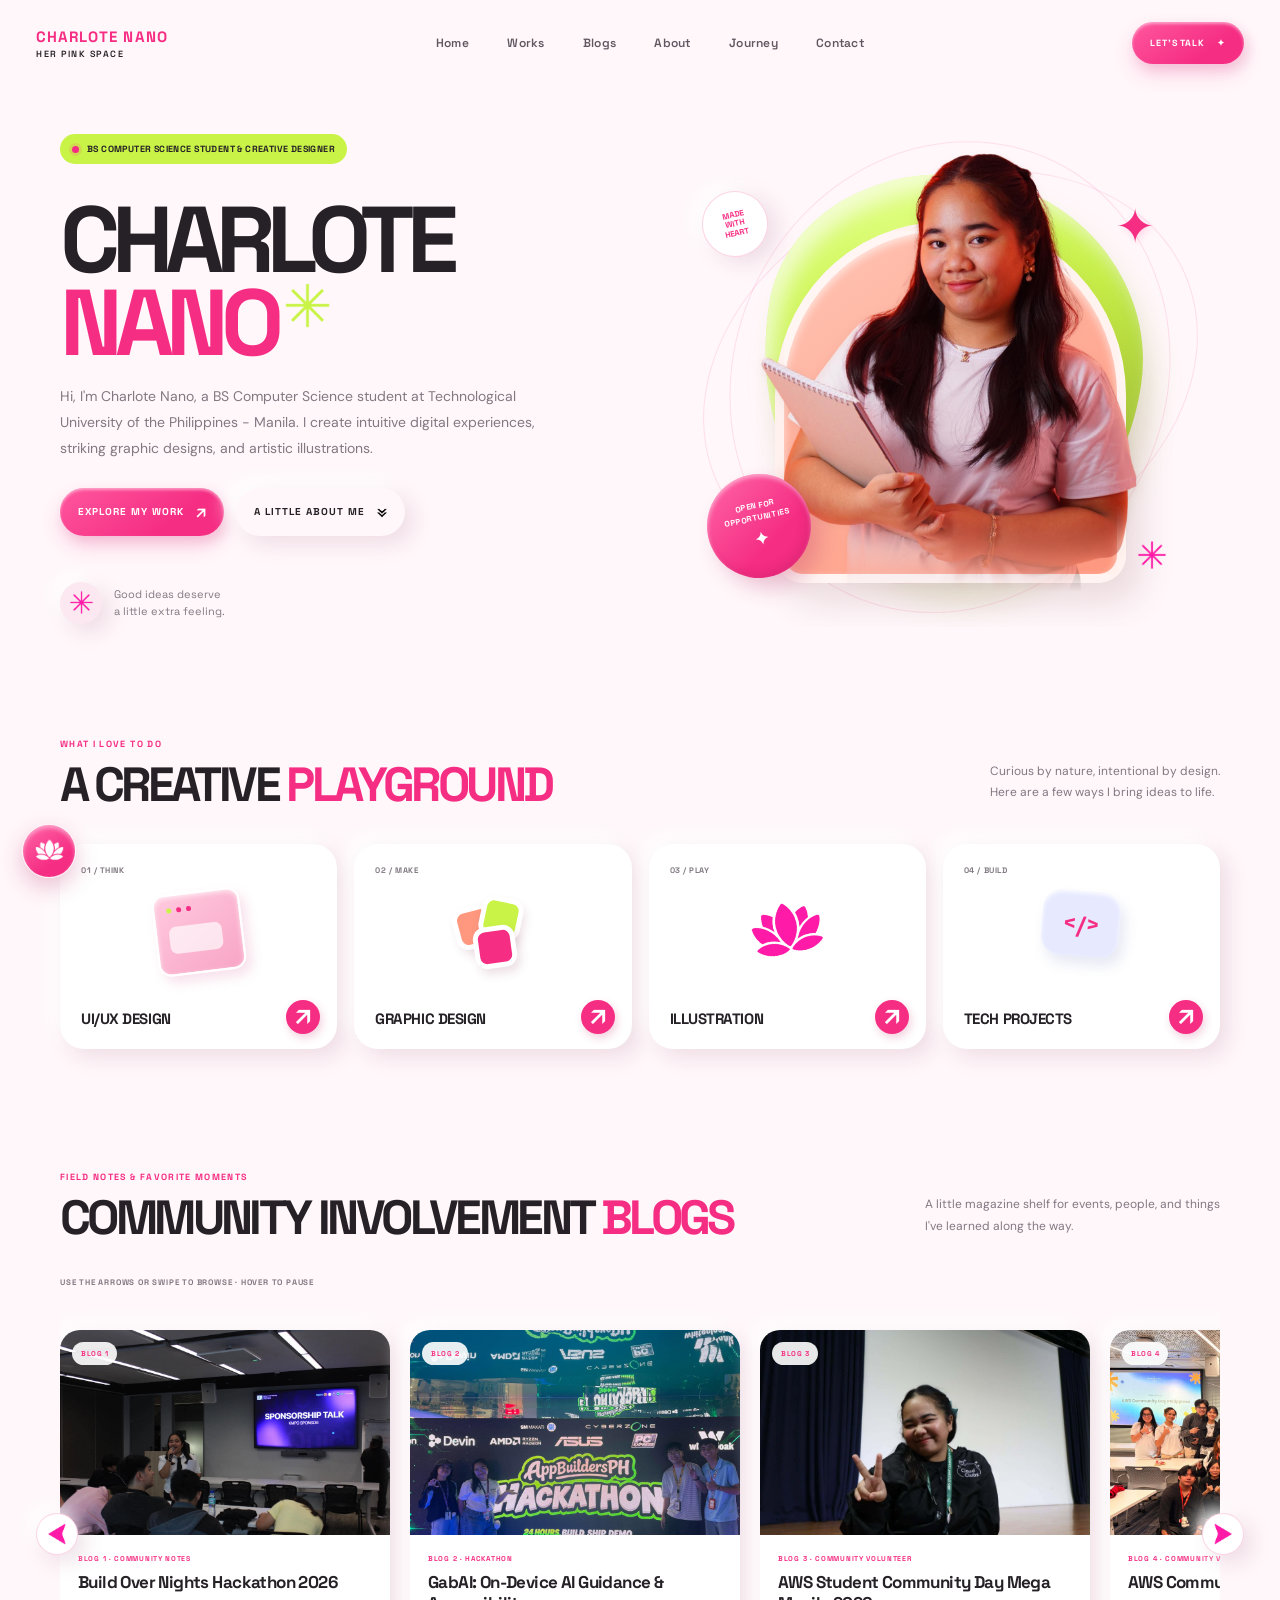
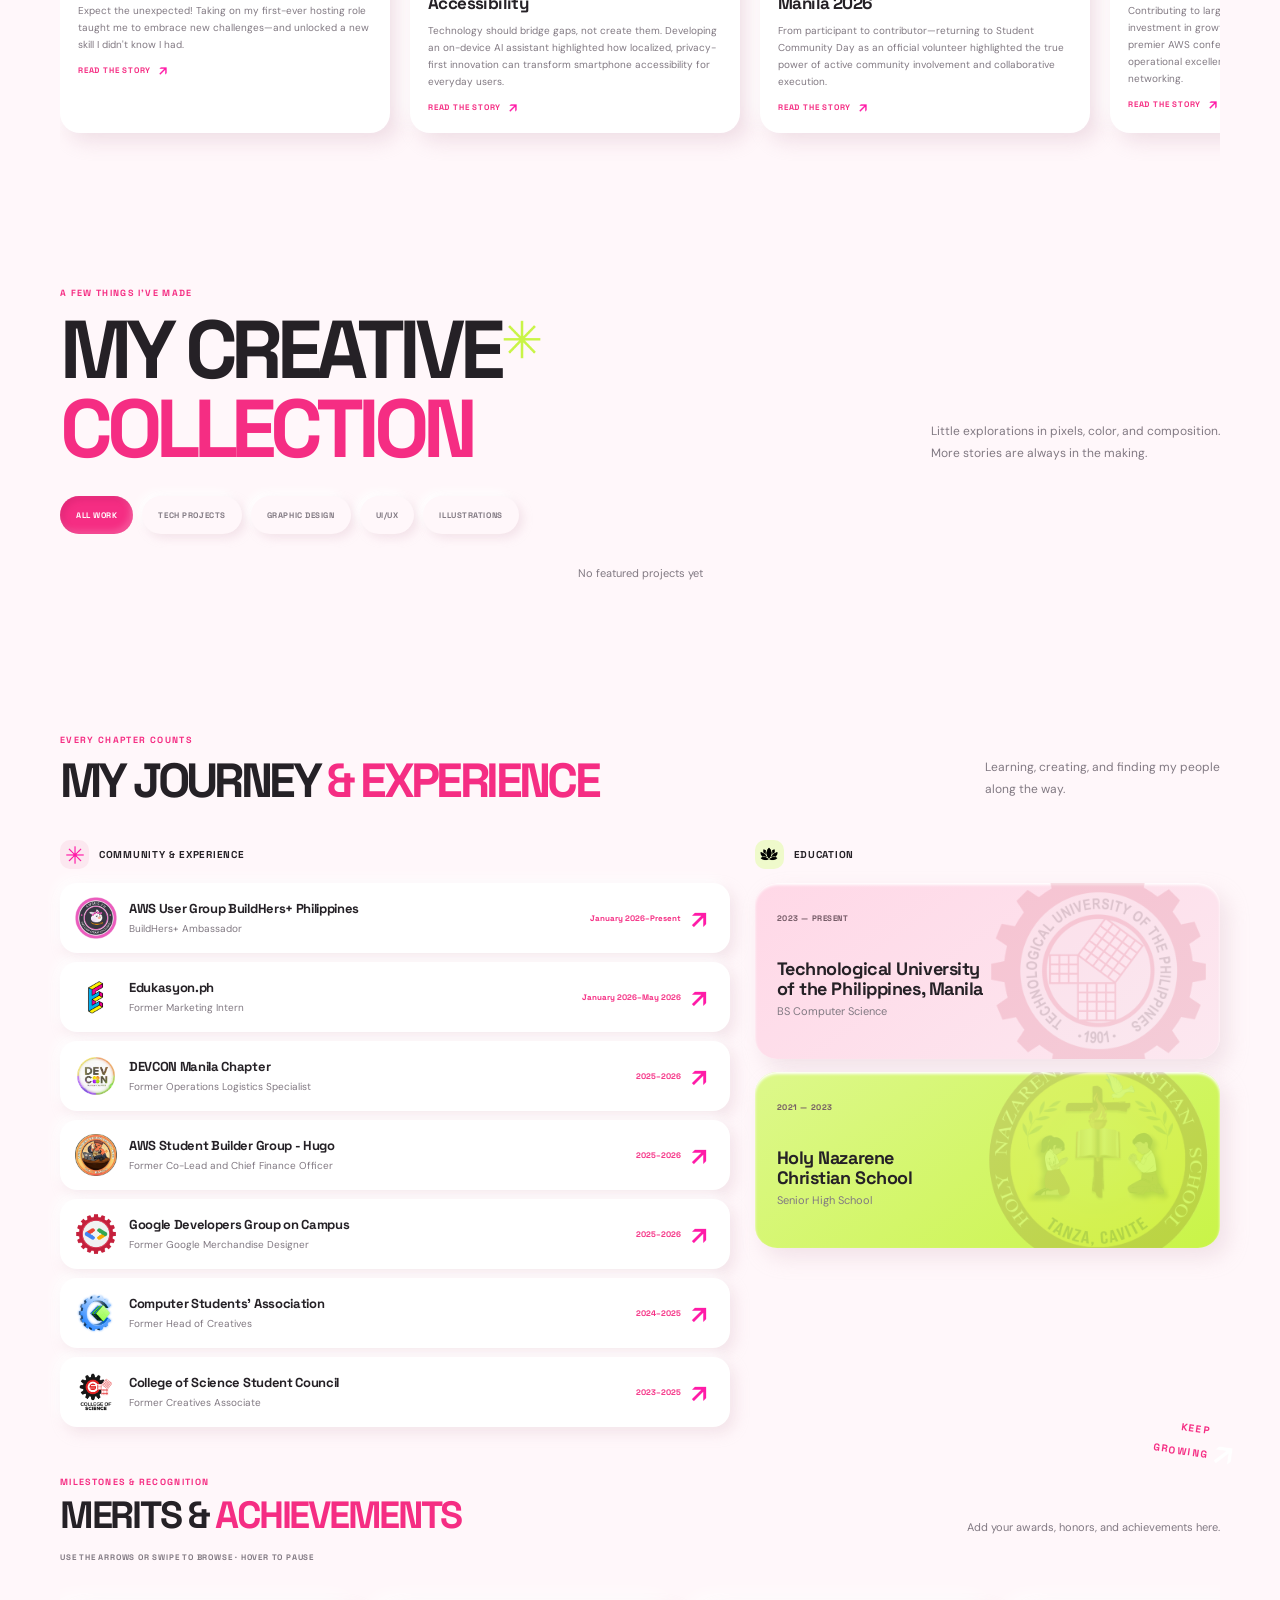
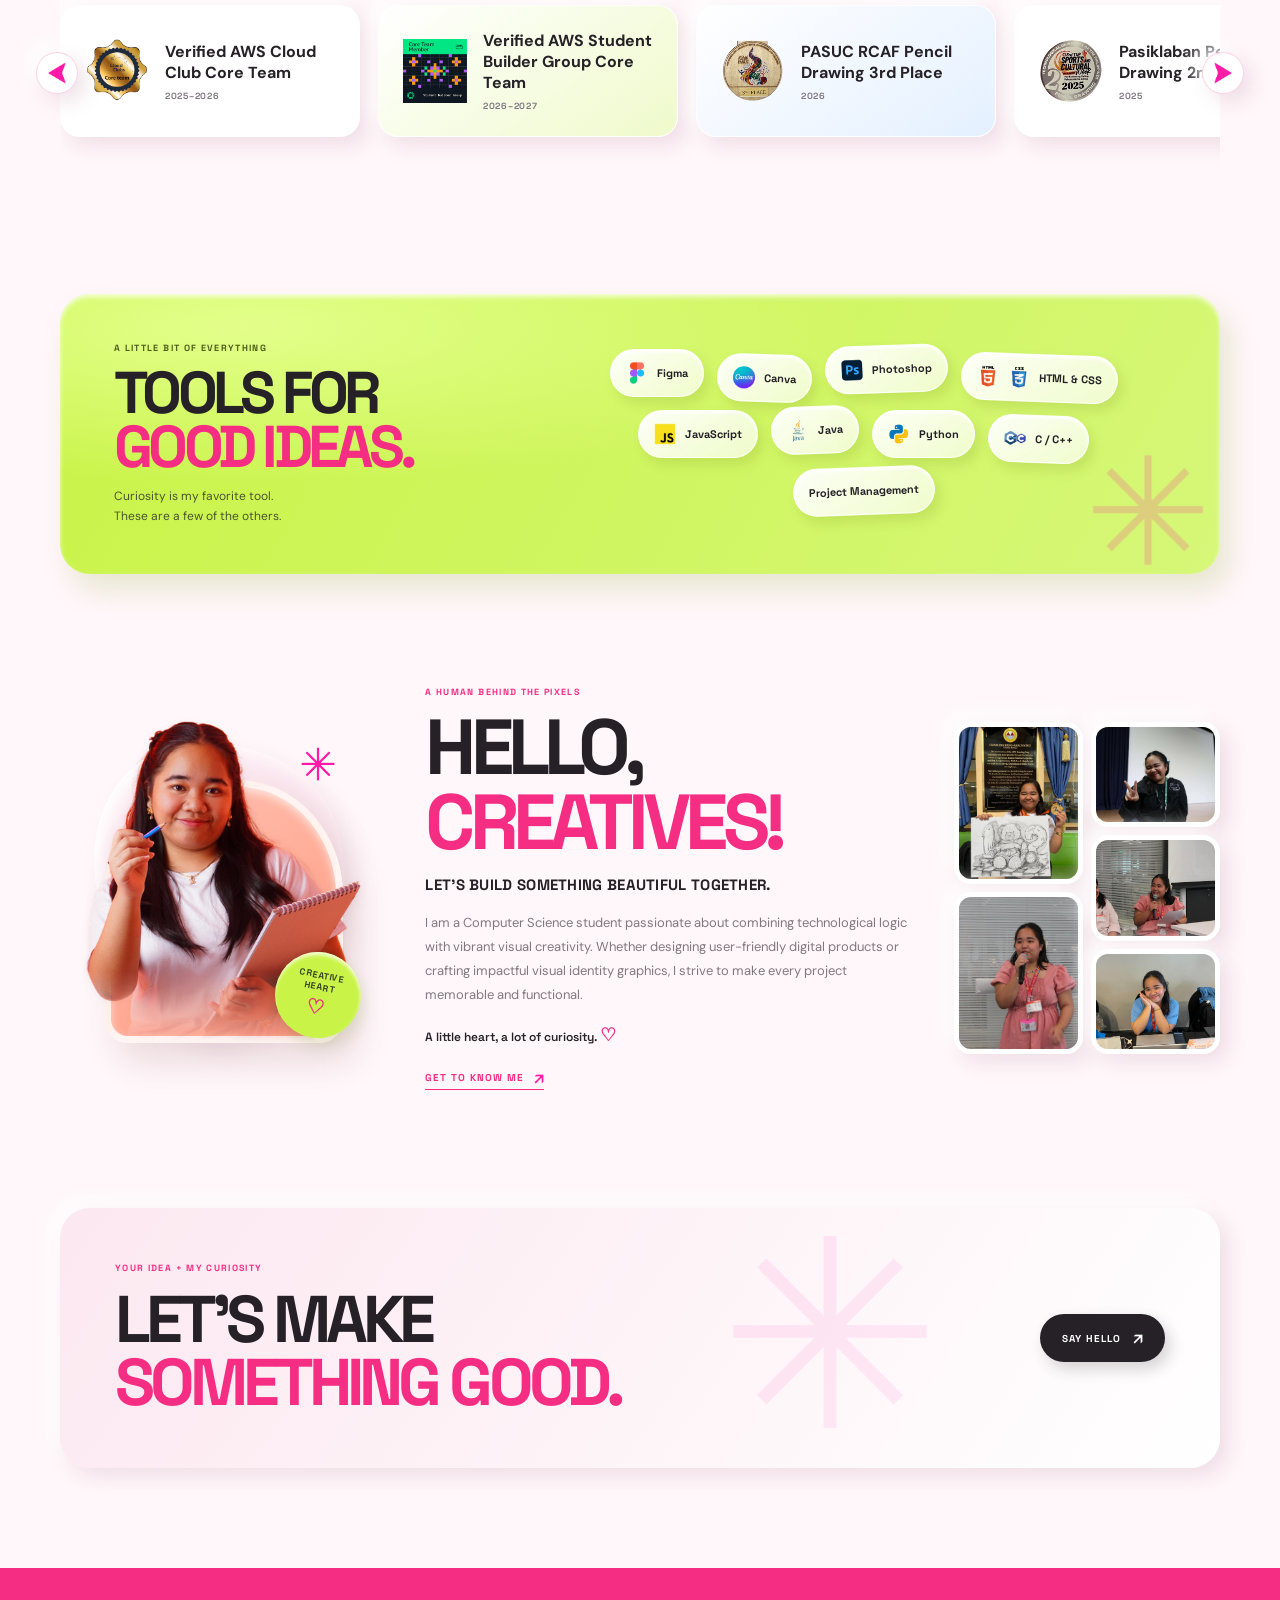
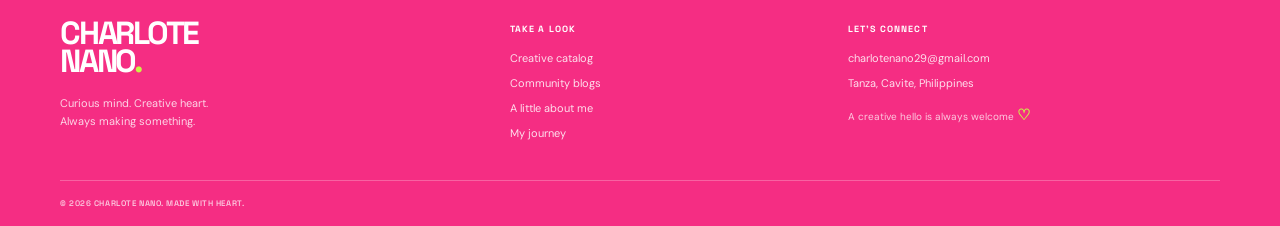
==== commit c871c20b: "Updated Journey and Creative Catalog." ====
--- a/index.html
+++ b/index.html
@@ -9,7 +9,7 @@
       content="Charlote Nano is a Computer Science student and creative designer making thoughtful digital experiences and vibrant visual work."
     >
     <title>Charlote Nano</title>
-    <link rel="icon" type="image/svg+xml" href="assets/selflogo/title-cha.png">
+    <link rel="icon" type="image/svg+xml" href="assets/lotuspink.png">
     <link rel="preconnect" href="https://fonts.googleapis.com">
     <link rel="preconnect" href="https://fonts.gstatic.com" crossorigin>
     <link href="https://fonts.googleapis.com/css2?family=DM+Sans:wght@400;500;600;700&family=Space+Grotesk:wght@400;500;600;700&display=swap" rel="stylesheet">
@@ -162,26 +162,32 @@
         </div>
         <p class="catalog-note" id="featured-empty-state" hidden>No featured projects yet</p>
         <div class="project-grid">
-          <!-- Set data-featured="true" on projects to include them in the All Work view. -->
-          <article class="project-card project-large" data-category="uiux" data-featured="false" data-project-title="Soft Hours" data-project-type="UI/UX · CONCEPT" data-project-description="A gentle self-care app concept exploring calm visual design and an easy-to-follow daily check-in.">
-            <div class="project-art project-art-app"><span class="art-label">A little more<br>you-time.</span><div class="app-window"><div class="app-top"><i></i><i></i><i></i></div><div class="app-sun"></div><span class="app-line"></span><span class="app-line short"></span><span class="app-button"></span></div><span class="art-number">01</span></div>
+          <!-- Set data-featured="true" only on projects to feature them on the homepage. -->
+          <article class="project-card" data-category="uiux" data-featured="false" data-project-title="ERAMS: Equipment Request and Management System" data-project-type="UI/UX · WEB APPLICATION" data-project-description="A web application interface for the ERAMS equipment request and management system.">
+            <div class="project-art project-art-uiux"><img class="catalog-art-image" src="assets/uiux/erams.png" width="480" height="540" alt="ERAMS equipment request and management system interface designs" loading="lazy"><span class="art-number">01</span></div>
+          </article>
+          <article class="project-card" data-category="uiux" data-featured="false" data-project-title="GabAI" data-project-type="UI/UX · MOBILE APP" data-project-description="Mobile interface designs for GabAI, an AI-powered assistant for understanding on-screen content.">
+            <div class="project-art project-art-uiux"><img class="catalog-art-image" src="assets/uiux/GabAI.png" width="480" height="640" alt="GabAI mobile app interface designs" loading="lazy"><span class="art-number">02</span></div>
+          </article>
+          <article class="project-card" data-category="uiux" data-featured="false" data-project-title="program.me Mini Compiler" data-project-type="UI/UX · WEB APPLICATION" data-project-description="A colorful, browser-based mini compiler interface for writing code and viewing syntax trees and errors.">
+            <div class="project-art project-art-uiux"><img class="catalog-art-image" src="assets/uiux/program.me.png" width="480" height="540" alt="program.me mini compiler interface" loading="lazy"><span class="art-number">03</span></div>
           </article>
           <article class="project-card" data-category="illustration" data-featured="false" data-project-title="Onion Fairies" data-project-type="OIL PASTEL" data-project-date="October 4, 2024" data-project-description="A whimsical oil-pastel illustration of two onion fairies exploring a garden.">
-            <div class="project-art project-art-illustration"><img class="catalog-art-image" src="assets/illustration/illus3.jpg" alt="Two onion fairies exploring a whimsical garden" loading="lazy"><span class="art-number">01</span></div>
+            <div class="project-art project-art-illustration project-art-natural"><img class="catalog-art-image" src="assets/illustration/illus3.jpg" alt="Two onion fairies exploring a whimsical garden" loading="lazy"><span class="art-number">01</span></div>
           </article>
           <article class="project-card" data-category="illustration" data-featured="false" data-project-title="Fireworks in Bloom" data-project-type="COLORED PENCIL" data-project-date="February 9, 2025" data-project-description="A colorful colored-pencil illustration filled with blooming, firework-like forms.">
-            <div class="project-art project-art-illustration"><img class="catalog-art-image" src="assets/illustration/illus2.jpg" alt="Colorful abstract flowers and shapes in Fireworks in Bloom" loading="lazy"><span class="art-number">02</span></div>
+            <div class="project-art project-art-illustration project-art-natural"><img class="catalog-art-image" src="assets/illustration/illus2.jpg" alt="Colorful abstract flowers and shapes in Fireworks in Bloom" loading="lazy"><span class="art-number">02</span></div>
           </article>
           <article class="project-card" data-category="illustration" data-featured="false" data-project-title="Girl in Yellow" data-project-type="COLORED PENCIL" data-project-date="February 18, 2025" data-project-description="A colored-pencil portrait of a girl surrounded by whimsical shapes and playful details.">
-            <div class="project-art project-art-illustration"><img class="catalog-art-image" src="assets/illustration/illus1.jpg" alt="Whimsical colored-pencil portrait in Girl in Yellow" loading="lazy"><span class="art-number">03</span></div>
-          </article>
-          <article class="project-card" data-category="graphic" data-featured="true" data-project-title="AWS August Meetup &amp; Amazon Cards" data-project-type="EVENT GRAPHICS · AWS" data-project-description="A meetup poster and a coordinated set of Amazon service cards designed for AWS community event materials.">
+            <div class="project-art project-art-illustration project-art-natural"><img class="catalog-art-image" src="assets/illustration/illus1.jpg" alt="Whimsical colored-pencil portrait in Girl in Yellow" loading="lazy"><span class="art-number">03</span></div>
+          </article>
+          <article class="project-card" data-category="graphic" data-featured="false" data-project-title="AWS August Meetup &amp; Amazon Cards" data-project-type="EVENT GRAPHICS · AWS" data-project-description="A meetup poster and a coordinated set of Amazon service cards designed for AWS community event materials.">
             <div class="project-art project-art-graphic"><img class="catalog-art-image" src="assets/graphdes/aws.png" alt="AWS August Meetup poster and Amazon service cards" loading="lazy"><span class="art-number">05</span></div>
           </article>
-          <article class="project-card" data-category="graphic" data-featured="true" data-project-title="Berry Juice" data-project-type="PACKAGING · BRANDING" data-project-description="A playful Berry Juice concept presented across can packaging mockups.">
+          <article class="project-card" data-category="graphic" data-featured="false" data-project-title="Berry Juice" data-project-type="PACKAGING · BRANDING" data-project-description="A playful Berry Juice concept presented across can packaging mockups.">
             <div class="project-art project-art-graphic"><img class="catalog-art-image" src="assets/graphdes/berryj.png" alt="Berry Juice branding and can packaging mockups" loading="lazy"><span class="art-number">06</span></div>
           </article>
-          <article class="project-card" data-category="graphic" data-featured="true" data-project-title="GDG on Campus Merchandise" data-project-type="MERCHANDISE · VISUAL IDENTITY" data-project-description="Google Developer Groups on Campus identity graphics applied to lanyards, a tote bag, and a button.">
+          <article class="project-card" data-category="graphic" data-featured="false" data-project-title="GDG on Campus Merchandise" data-project-type="MERCHANDISE · VISUAL IDENTITY" data-project-description="Google Developer Groups on Campus identity graphics applied to lanyards, a tote bag, and a button.">
             <div class="project-art project-art-graphic"><img class="catalog-art-image" src="assets/graphdes/gdg.png" alt="Google Developer Groups on Campus identity on lanyards, a tote bag, and a button" loading="lazy"><span class="art-number">07</span></div>
           </article>
         </div>
@@ -195,19 +201,48 @@
         <div class="journey-layout">
           <div class="journey-column">
             <h3 class="journey-label"><span class="journey-icon"><img class="ui-asterisk" src="assets/asteriskpink.png" alt=""></span> COMMUNITY &amp; EXPERIENCE</h3>
-            <article class="journey-item"><img class="journey-logo" src="assets/exp/awsugbh-logo.png" alt="AWS User Group BuildHers+ Philippines logo"><div><h4>AWS User Group BuildHers+ Philippines</h4><p>BuildHers+ Ambassador</p></div><span class="journey-year" aria-label="Add year range">January 2026–Present</span><span class="journey-mark" aria-hidden="true"><img class="ui-arrow" src="assets/arrowsidepink.png" alt=""></span></article>
-            <article class="journey-item"><img class="journey-logo" src="assets/exp/edk-logo.png" alt="Edukasyon.ph logo"><div><h4>Edukasyon.ph</h4><p>Former Marketing Intern</p></div><span class="journey-year" aria-label="Add year range">January 2026–May 2026</span><span class="journey-mark" aria-hidden="true"><img class="ui-arrow" src="assets/arrowsidepink.png" alt=""></span></article>
-            <article class="journey-item"><img class="journey-logo" src="assets/exp/devcon-logo.png" alt="DEVCON Manila Chapter logo"><div><h4>DEVCON Manila Chapter</h4><p>Former Operations Logistics Specialist</p></div><span class="journey-year" aria-label="Add year range">2025–2026</span><span class="journey-mark" aria-hidden="true"><img class="ui-arrow" src="assets/arrowsidepink.png" alt=""></span></article>
-            <article class="journey-item"><img class="journey-logo" src="assets/exp/awssbghugo-logo.png" alt="AWS Student Builder Group - Hugo logo"><div><h4>AWS Student Builder Group - Hugo</h4><p>Former Co-Lead and Chief Finance Officer</p></div><span class="journey-year" aria-label="Add year range">2025–2026</span><span class="journey-mark" aria-hidden="true"><img class="ui-arrow" src="assets/arrowsidepink.png" alt=""></span></article>
-            <article class="journey-item"><img class="journey-logo" src="assets/exp/gdg-logo.png" alt="Google Developers Group on Campus logo"><div><h4>Google Developers Group on Campus</h4><p>Former Google Merchandise Designer</p></div><span class="journey-year" aria-label="Add year range">2025–2026</span><span class="journey-mark" aria-hidden="true"><img class="ui-arrow" src="assets/arrowsidepink.png" alt=""></span></article>
-            <article class="journey-item"><img class="journey-logo" src="assets/exp/compass-logo.png" alt="Computer Students' Association logo"><div><h4>Computer Students' Association</h4><p>Former Head of Creatives</p></div><span class="journey-year" aria-label="Add year range">2024–2025</span><span class="journey-mark" aria-hidden="true"><img class="ui-arrow" src="assets/arrowsidepink.png" alt=""></span></article>
-            <article class="journey-item"><img class="journey-logo" src="assets/exp/csc-logo.png" alt="College of Science Student Council logo"><div><h4>College of Science Student Council</h4><p>Former Creatives Associate</p></div><span class="journey-year" aria-label="Add year range">2023–2025</span><span class="journey-mark" aria-hidden="true"><img class="ui-arrow" src="assets/arrowsidepink.png" alt=""></span></article>
+            <article class="journey-item"><img class="journey-logo" src="assets/exp/awsugbh-logo.png" alt="AWS User Group BuildHers+ Philippines logo"><div><h4><a href="https://web.facebook.com/awsugbuildhersph" target="_blank" rel="noopener noreferrer">AWS User Group BuildHers+ Philippines</a></h4><p>BuildHers+ Ambassador</p></div><span class="journey-year" aria-label="Add year range">January 2026–Present</span><span class="journey-mark" aria-hidden="true"><img class="ui-arrow" src="assets/arrowsidepink.png" alt=""></span></article>
+            <article class="journey-item"><img class="journey-logo" src="assets/exp/edk-logo.png" alt="Edukasyon.ph logo"><div><h4><a href="https://web.facebook.com/edukasyonph" target="_blank" rel="noopener noreferrer">Edukasyon.ph</a></h4><p>Former Marketing Intern</p></div><span class="journey-year" aria-label="Add year range">January 2026–May 2026</span><span class="journey-mark" aria-hidden="true"><img class="ui-arrow" src="assets/arrowsidepink.png" alt=""></span></article>
+            <article class="journey-item"><img class="journey-logo" src="assets/exp/devcon-logo.png" alt="DEVCON Manila Chapter logo"><div><h4><a href="https://web.facebook.com/devconmanila" target="_blank" rel="noopener noreferrer">DEVCON Manila Chapter</a></h4><p>Former Operations Logistics Specialist</p></div><span class="journey-year" aria-label="Add year range">2025–2026</span><span class="journey-mark" aria-hidden="true"><img class="ui-arrow" src="assets/arrowsidepink.png" alt=""></span></article>
+            <article class="journey-item"><img class="journey-logo" src="assets/exp/awssbghugo-logo.png" alt="AWS Student Builder Group - Hugo logo"><div><h4><a href="https://web.facebook.com/AWSSBGHugo" target="_blank" rel="noopener noreferrer">AWS Student Builder Group - Hugo</a></h4><p>Former Co-Lead and Chief Finance Officer</p></div><span class="journey-year" aria-label="Add year range">2025–2026</span><span class="journey-mark" aria-hidden="true"><img class="ui-arrow" src="assets/arrowsidepink.png" alt=""></span></article>
+            <article class="journey-item"><img class="journey-logo" src="assets/exp/gdg-logo.png" alt="Google Developers Group on Campus logo"><div><h4><a href="https://web.facebook.com/GDGonCampusTUPManila" target="_blank" rel="noopener noreferrer">Google Developers Group on Campus</a></h4><p>Former Google Merchandise Designer</p></div><span class="journey-year" aria-label="Add year range">2025–2026</span><span class="journey-mark" aria-hidden="true"><img class="ui-arrow" src="assets/arrowsidepink.png" alt=""></span></article>
+            <article class="journey-item"><img class="journey-logo" src="assets/exp/compass-logo.png" alt="Computer Students' Association logo"><div><h4><a href="https://web.facebook.com/tupcompassofficial" target="_blank" rel="noopener noreferrer">Computer Students' Association</a></h4><p>Former Head of Creatives</p></div><span class="journey-year" aria-label="Add year range">2024–2025</span><span class="journey-mark" aria-hidden="true"><img class="ui-arrow" src="assets/arrowsidepink.png" alt=""></span></article>
+            <article class="journey-item"><img class="journey-logo" src="assets/exp/csc-logo.png" alt="College of Science Student Council logo"><div><h4><a href="https://web.facebook.com/TUPMCOS" target="_blank" rel="noopener noreferrer">College of Science Student Council</a></h4><p>Former Creatives Associate</p></div><span class="journey-year" aria-label="Add year range">2023–2025</span><span class="journey-mark" aria-hidden="true"><img class="ui-arrow" src="assets/arrowsidepink.png" alt=""></span></article>
           </div>
           <div class="journey-column education-column">
             <h3 class="journey-label"><span class="journey-icon lime-icon"><img class="ui-lotus" src="assets/lotusblack.png" alt=""></span> EDUCATION</h3>
-            <article class="education-card"><img class="education-logo" src="assets/exp/college-logo.png" alt="" aria-hidden="true"><span class="education-year">2023 — PRESENT</span><h4>Technological University<br>of the Philippines, Manila</h4><p>BS Computer Science</p></article>
-            <article class="education-card education-secondary"><img class="education-logo" src="assets/exp/shs-logo.png" alt="" aria-hidden="true"><span class="education-year">2021 — 2023</span><h4>Holy Nazarene<br>Christian School</h4><p>Senior High School</p></article>
+            <article class="education-card"><img class="education-logo" src="assets/exp/college-logo.png" alt="" aria-hidden="true"><span class="education-year">2023 — PRESENT</span><h4><a href="https://web.facebook.com/TUPian" target="_blank" rel="noopener noreferrer">Technological University<br>of the Philippines, Manila</a></h4><p>BS Computer Science</p></article>
+            <article class="education-card education-secondary"><img class="education-logo" src="assets/exp/shs-logo.png" alt="" aria-hidden="true"><span class="education-year">2021 — 2023</span><h4><a href="https://web.facebook.com/HolyNazarene"target="_blank" rel="noopener noreferrer">Holy Nazarene<br>Christian School</a></h4><p>Senior High School</p></article>
             <div class="education-doodle" aria-hidden="true">KEEP<br>GROWING <span><img class="ui-arrow" src="assets/arrowsidewhite.png" alt=""></span></div>
+          </div>
+        </div>
+        <div class="achievements-section" aria-labelledby="achievements-title">
+          <div class="achievements-heading">
+            <div><p class="section-kicker">MILESTONES &amp; RECOGNITION</p><h3 id="achievements-title">MERITS &amp; <span>ACHIEVEMENTS</span></h3></div>
+            <p>Add your awards, honors, and achievements here.</p>
+          </div>
+          <p class="blog-carousel-hint">USE THE ARROWS OR SWIPE TO BROWSE · HOVER TO PAUSE</p>
+          <div class="blog-carousel-wrap">
+            <div class="blog-carousel achievements-carousel" role="region" aria-label="Achievements; use the arrows or swipe to browse" tabindex="0">
+              <div class="blog-carousel-track">
+                <div class="blog-carousel-group">
+                  <article class="blog-slide-card achievement-card achievement-card-with-logo"><img class="achievement-logo" src="assets/Merit/awscc.png" alt="AWS Cloud Clubs Core Team badge" loading="lazy"><div><strong>Verified AWS Cloud Club Core Team</strong><span>2025–2026</span></div></article>
+                  <article class="blog-slide-card achievement-card achievement-card-with-logo"><img class="achievement-logo" src="assets/Merit/awssbg.png" alt="AWS Student Builder Group Core Team badge" loading="lazy"><div><strong>Verified AWS Student Builder Group Core Team</strong><span>2026–2027</span></div></article>
+                  <article class="blog-slide-card achievement-card achievement-card-with-logo"><img class="achievement-logo" src="assets/Merit/pasuc.png" alt="PASUC RCAF 2026 pencil drawing award badge" loading="lazy"><div><strong>PASUC RCAF Pencil Drawing 3rd Place</strong><span>2026</span></div></article>
+                  <article class="blog-slide-card achievement-card achievement-card-with-logo"><img class="achievement-logo" src="assets/Merit/pasiklaban.png" alt="Pasiklaban pencil drawing award badge" loading="lazy"><div><strong>Pasiklaban Pencil Drawing 2nd Place</strong><span>2025</span></div></article>
+                </div>
+                <div class="blog-carousel-group" aria-hidden="true">
+                  <article class="blog-slide-card achievement-card achievement-card-with-logo"><img class="achievement-logo" src="assets/Merit/awscc.png" alt="" aria-hidden="true" loading="lazy"><div><strong>Verified AWS Cloud Club Core Team</strong><span>2025–2026</span></div></article>
+                  <article class="blog-slide-card achievement-card achievement-card-with-logo"><img class="achievement-logo" src="assets/Merit/awssbg.png" alt="" aria-hidden="true" loading="lazy"><div><strong>Verified AWS Student Builder Group Core Team</strong><span>2026–2027</span></div></article>
+                  <article class="blog-slide-card achievement-card achievement-card-with-logo"><img class="achievement-logo" src="assets/Merit/pasuc.png" alt="" aria-hidden="true" loading="lazy"><div><strong>PASUC Pencil Drawing 3rd Place</strong><span>2026</span></div></article>
+                  <article class="blog-slide-card achievement-card achievement-card-with-logo"><img class="achievement-logo" src="assets/Merit/pasiklaban.png" alt="" aria-hidden="true" loading="lazy"><div><strong>Pasiklaban Pencil Drawing 2nd Place</strong><span>2025</span></div></article>
+                </div>
+              </div>
+            </div>
+            <nav class="blog-carousel-controls" aria-label="Achievement carousel controls">
+              <button type="button" class="blog-carousel-arrow" data-carousel-direction="-1" aria-label="Scroll achievements left"><img class="ui-arrow" src="assets/arrowleft.png" alt=""></button>
+              <button type="button" class="blog-carousel-arrow" data-carousel-direction="1" aria-label="Scroll achievements right"><img class="ui-arrow" src="assets/arrowright.png" alt=""></button>
+            </nav>
           </div>
         </div>
       </section>
@@ -247,7 +282,7 @@
           <a class="text-link" href="#contact">GET TO KNOW ME <span aria-hidden="true"><img class="ui-arrow" src="assets/arrowsidepink.png" alt=""></span></a>
         </div>
         <div class="about-gallery" aria-label="Photo gallery">
-          <div class="about-gallery-card about-gallery-card-one"><img src="assets/blogs/AWSCD1.jpg" alt="AWS Community Day event"></div>
+          <div class="about-gallery-card about-gallery-card-one"><img src="assets/blogs/pasuc.jpg" alt="AWS Community Day event"></div>
           <div class="about-gallery-card about-gallery-card-two"><img src="assets/blogs/EMP2.jpg" alt="EmpowHER event"></div>
           <div class="about-gallery-card about-gallery-card-three"><img src="assets/blogs/AWSSCD1.jpg" alt="AWS Student Community Day event"></div>
           <div class="about-gallery-card about-gallery-card-four"><img src="assets/blogs/EMP4.jpg" alt="EmpowHER event"></div>
--- a/styles.css
+++ b/styles.css
@@ -16,6 +16,8 @@
 }
 
 * { box-sizing: border-box; }
+* { scrollbar-width: none; }
+*::-webkit-scrollbar { display: none; }
 html { scroll-behavior: smooth; scroll-padding-top: 100px; }
 body { margin: 0; background: var(--canvas); color: var(--charcoal); font-family: var(--font-body); -webkit-font-smoothing: antialiased; }
 body, button, a { -webkit-tap-highlight-color: transparent; }
@@ -135,6 +137,9 @@
 .poster-flower .ui-lotus { width: 43px; height: 43px; }
 .project-art-illustration { background: linear-gradient(145deg, #f8d3e4, #fff0dc); }
 .catalog-art-image { position: absolute; inset: 0; width: 100%; height: 100%; object-fit: cover; }
+.project-art-uiux, .project-art-natural { min-height: 0; display: block; aspect-ratio: auto; background: #fff8f1; }
+.project-art-uiux .catalog-art-image, .project-art-natural .catalog-art-image { position: static; display: block; width: 100%; height: auto; object-fit: contain; }
+.project-dialog-media .project-art-uiux, .project-dialog-media .project-art-natural { aspect-ratio: auto; }
 .project-art-graphic { min-height: 0; aspect-ratio: 4 / 5; background: #fff8f1; }
 .project-art-graphic .catalog-art-image { object-fit: contain; }
 .project-art-pencil .catalog-art-image { position: static; display: block; width: 100%; height: auto; object-fit: contain; }
@@ -149,11 +154,11 @@
 .project-card[hidden] { display: none; }
 .site-dialog { position: fixed; max-width: none; max-height: calc(100dvh - 32px); margin: auto; overflow: auto; border: 1px solid rgba(255,255,255,.9); border-radius: 26px; background: var(--canvas); color: var(--charcoal); box-shadow: 0 24px 80px rgba(37, 33, 38, .28); }
 .site-dialog::backdrop { background: rgba(37, 33, 38, .48); backdrop-filter: blur(5px); }
-.project-dialog { width: min(900px, calc(100vw - 32px)); padding: clamp(20px, 4vw, 42px); }
+.project-dialog { width: min(680px, calc(100vw - 32px)); padding: clamp(20px, 4vw, 42px); }
 .dialog-close { position: absolute; z-index: 2; top: 12px; right: 12px; display: grid; width: 42px; min-width: 42px; height: 42px; min-height: 42px; flex: 0 0 42px; place-items: center; padding: 0; border: 0; border-radius: 50%; background: white; color: var(--pink); font-size: 27px; line-height: 1; text-align: center; box-shadow: var(--shadow-raised); }
-.project-dialog-layout { display: grid; grid-template-columns: minmax(0, .9fr) minmax(0, 1.1fr); align-items: center; gap: clamp(22px, 4vw, 42px); }
+.project-dialog-layout { display: grid; grid-template-columns: minmax(0, 1fr); gap: 18px; }
 .project-dialog-media { min-width: 0; }
-.project-dialog-media .project-art { width: 100%; min-height: 0; aspect-ratio: 4 / 5; }
+.project-dialog-media .project-art { width: min(100%, 440px); min-height: 0; margin-inline: auto; aspect-ratio: 4 / 5; }
 .project-dialog-media .project-art-pencil { aspect-ratio: auto; }
 .project-dialog-media .art-label { font-size: clamp(22px, 4vw, 40px); }
 .project-dialog-media .app-window { width: clamp(105px, 16vw, 145px); height: clamp(150px, 22vw, 198px); }
@@ -204,7 +209,7 @@
 .catalog-next:hover, .catalog-next:focus-visible { color: var(--charcoal); }
 .catalog-grid { display: grid; grid-template-columns: repeat(auto-fill, minmax(min(100%, 240px), 1fr)); align-items: start; gap: 24px; }
 .catalog-grid .project-art { min-height: 0; aspect-ratio: 4 / 5; }
-.catalog-grid .project-art-pencil { display: block; aspect-ratio: auto; }
+.catalog-grid .project-art-pencil, .catalog-grid .project-art-uiux, .catalog-grid .project-art-natural { display: block; aspect-ratio: auto; }
 .catalog-grid .project-meta h2 { margin: 0; font-family: var(--font-display); font-size: 18px; font-weight: 700; letter-spacing: -.04em; }
 .catalog-description { margin: 8px 4px 0; color: var(--muted); font-size: 11px; line-height: 1.75; }
 .catalog-note { margin: 30px 0 23px; color: var(--muted); font-size: 11px; line-height: 1.7; text-align: center; }
@@ -222,6 +227,8 @@
 .journey-item > div { grid-column: 2; grid-row: 1; min-width: 0; padding-left: 2px; }
 .journey-year { grid-column: 3; grid-row: 1; color: var(--pink); font-family: var(--font-display); font-size: 8px; font-weight: 700; text-align: right; white-space: nowrap; }
 .journey-item h4, .education-card h4 { margin: 0 0 4px; font-family: var(--font-display); font-size: 13px; font-weight: 700; letter-spacing: -.025em; }
+.journey-item h4 a, .education-card h4 a { color: inherit; }
+.journey-item h4 a:hover, .journey-item h4 a:focus-visible, .education-card h4 a:hover, .education-card h4 a:focus-visible { color: var(--pink); }
 .journey-item p, .education-card p { margin: 0; color: var(--muted); font-size: 10px; line-height: 1.5; }
 .journey-mark { grid-column: 4; grid-row: 1; color: var(--pink); font-size: 16px; }
 .education-column { position: relative; }
@@ -234,6 +241,20 @@
 .education-card p { position: relative; z-index: 1; font-size: 11px; }
 .education-doodle { position: absolute; right: -14px; bottom: -28px; color: var(--pink); font-family: var(--font-display); font-size: 10px; font-weight: 700; letter-spacing: .15em; line-height: 1.5; text-align: center; transform: rotate(8deg); }
 .education-doodle span { display: inline-block; color: var(--lime); font-size: 19px; }
+.achievements-section { margin-top: 40px; }
+.achievements-heading { display: flex; align-items: flex-end; justify-content: space-between; gap: 20px; margin-bottom: 18px; }
+.achievements-heading .section-kicker { margin-bottom: 8px; }
+.achievements-heading h3 { margin: 0; font-family: var(--font-display); font-size: clamp(26px, 4vw, 38px); font-weight: 700; letter-spacing: -.06em; line-height: 1; }
+.achievements-heading h3 span { color: var(--pink); }
+.achievements-heading > p { margin: 0; color: var(--muted); font-size: 11px; }
+.achievement-card { width: clamp(220px, 25vw, 280px); min-height: 132px; align-content: center; justify-items: center; padding: 24px; border: 1px solid rgba(255,255,255,.85); background: linear-gradient(145deg, #fff, #fce8f0); text-align: center; }
+.achievement-card:nth-child(2) { background: linear-gradient(145deg, #fff, #effacb); }
+.achievement-card:nth-child(3) { background: linear-gradient(145deg, #fff, #e4f0ff); }
+.achievement-card > strong { font-family: var(--font-display); font-size: 16px; line-height: 1.35; }
+.blog-slide-card.achievement-card-with-logo { display: flex; align-items: center; justify-items: initial; gap: 16px; text-align: left; }
+.achievement-logo { display: block; width: 64px; height: 64px; flex: 0 0 64px; object-fit: contain; }
+.achievement-card-with-logo > div { display: grid; gap: 7px; }
+.achievement-card-with-logo > div > span { color: var(--muted); font-family: var(--font-display); font-size: 9px; font-weight: 700; letter-spacing: .08em; }
 
 .cover-buildhers { background: linear-gradient(145deg, #fce8f0, #ffd5e6); }
 .cover-devcon { background: linear-gradient(145deg, #e4f0ff, #cbdff5); }
@@ -485,6 +506,8 @@
   .project-grid, .catalog-grid { grid-template-columns: repeat(2, minmax(0, 1fr)); gap: 15px 10px; }
   .project-large, .project-wide { grid-column: auto; }
   .project-art, .project-large .project-art, .project-wide .project-art { min-height: 0; aspect-ratio: 1 / 1; border-width: 5px; border-radius: 15px; }
+  .project-grid .project-art-uiux, .catalog-grid .project-art-uiux, .project-grid .project-art-natural, .catalog-grid .project-art-natural { aspect-ratio: auto; }
+  .project-dialog-media .project-art-pencil, .project-dialog-media .project-art-uiux, .project-dialog-media .project-art-natural { width: min(100%, 300px); margin-inline: auto; aspect-ratio: auto; }
   .app-window { width: 76px; height: 120px; padding: 12px 9px; border-width: 4px; border-radius: 16px; }
   .app-sun { width: 32px; height: 32px; margin: 14px auto 10px; }
   .art-label { font-size: clamp(19px, 5vw, 27px); }
@@ -497,6 +520,7 @@
   .brand-flower .ui-lotus { width: 72px; height: 72px; }
   .journey-section { padding-bottom: 82px; }
   .journey-layout { grid-template-columns: 1fr; gap: 30px; }
+  .achievements-heading { align-items: flex-start; flex-direction: column; gap: 8px; }
   .journey-item { grid-template-columns: 38px minmax(0, 1fr) max-content 19px; gap: 7px; padding-inline: 11px; }
   .journey-logo { width: 38px; height: 38px; }
   .journey-year { font-size: 7px; }
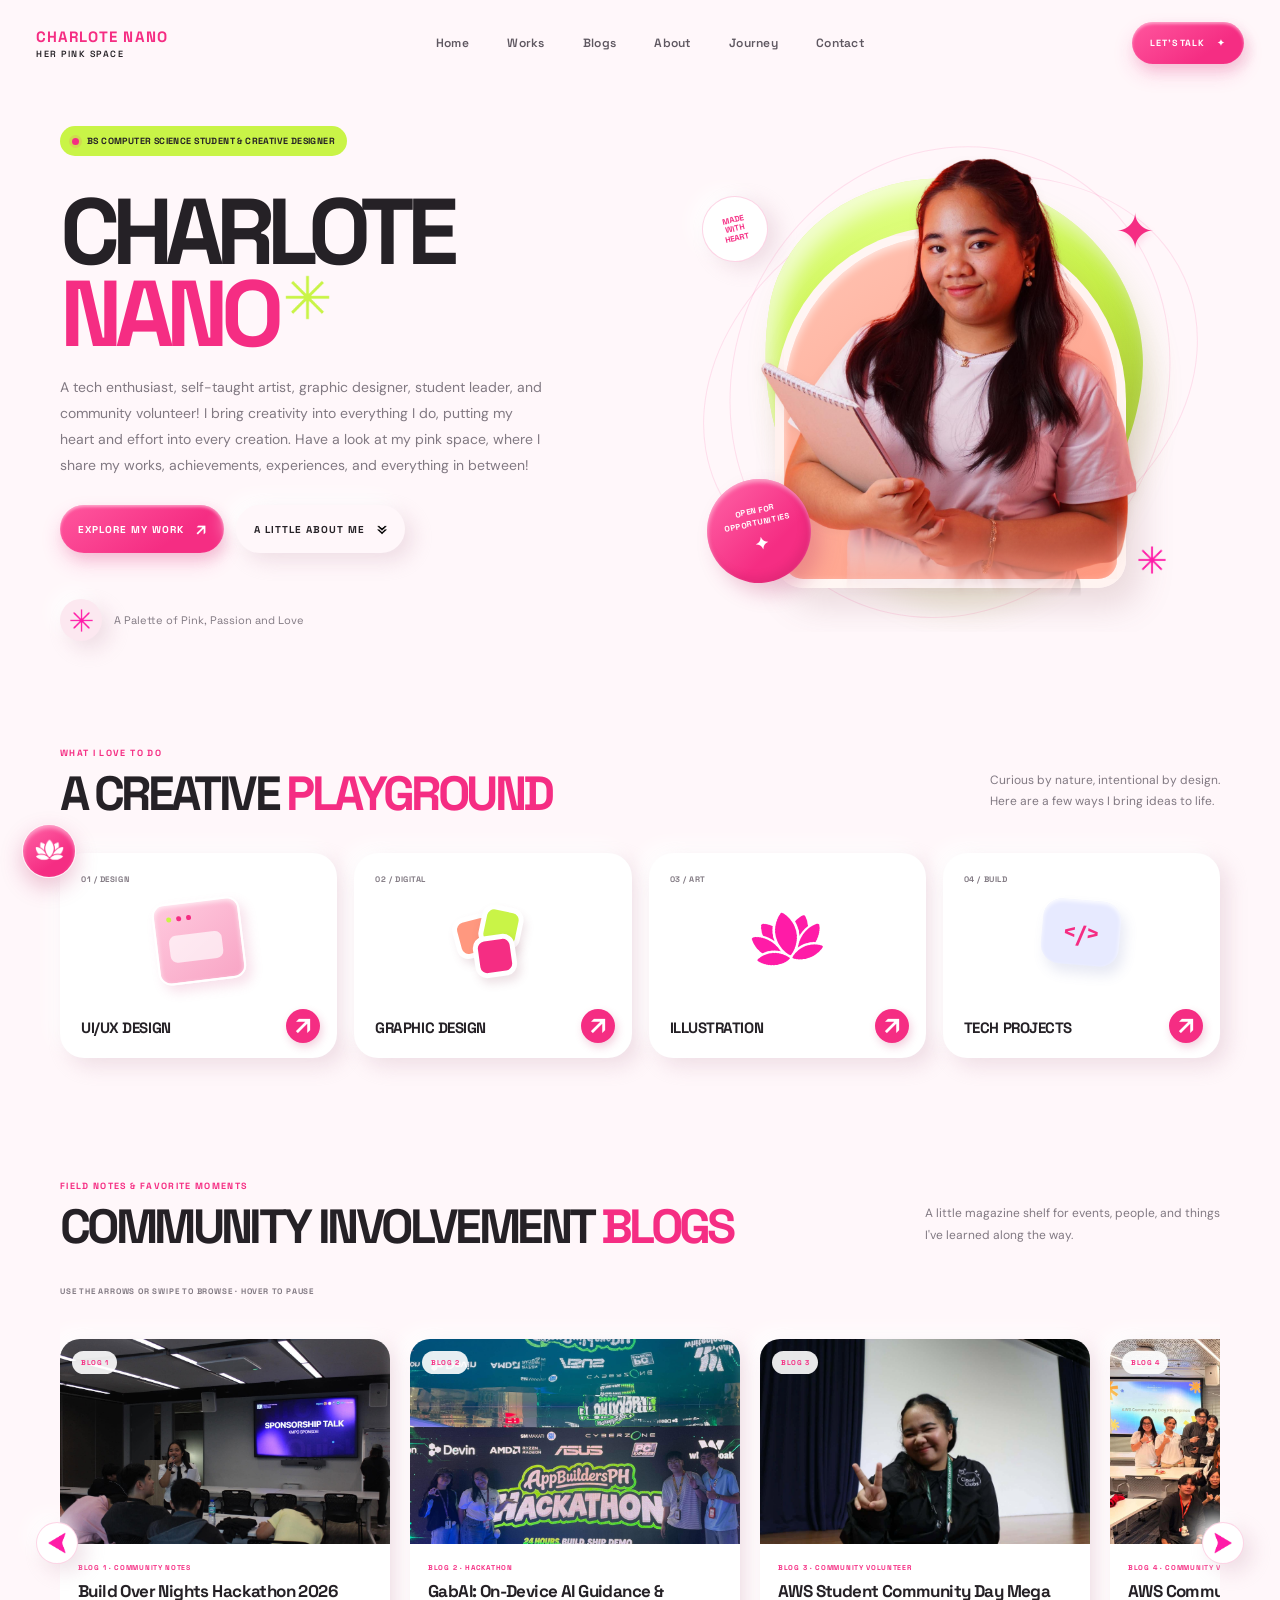
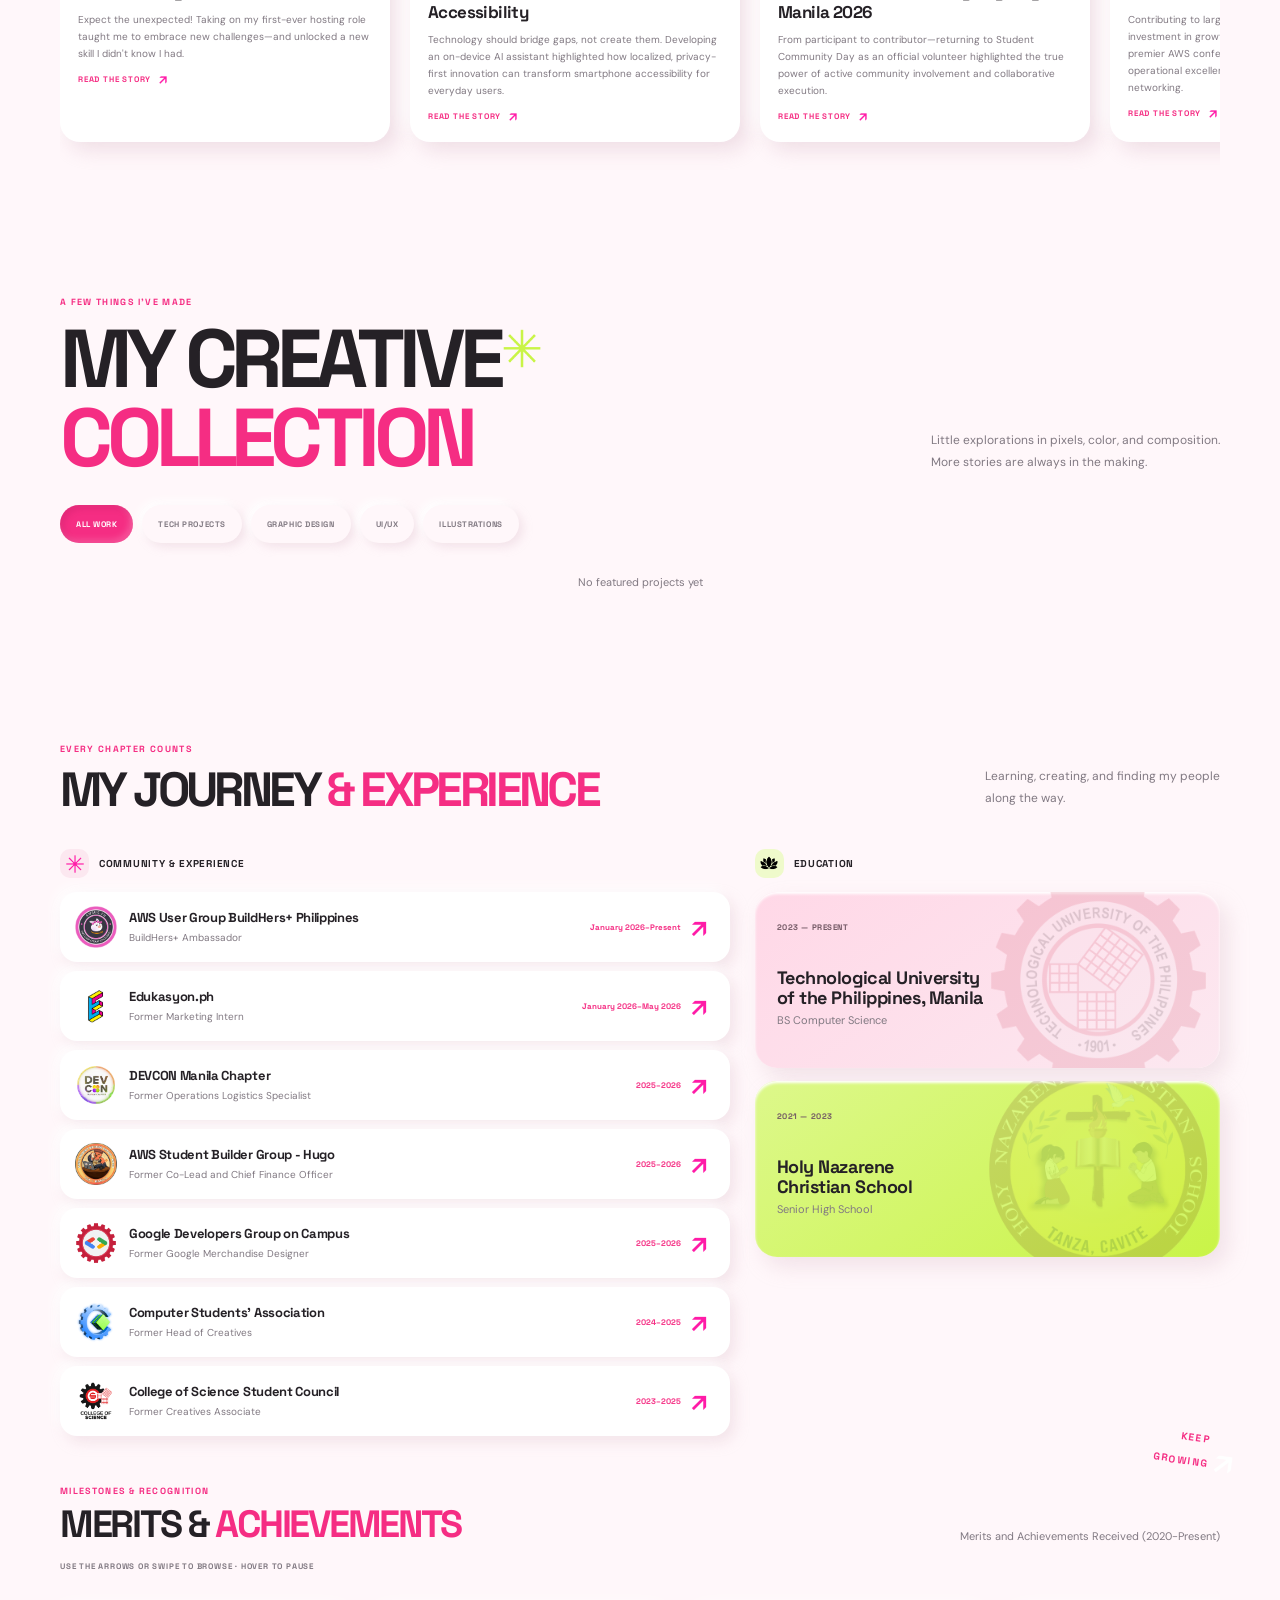
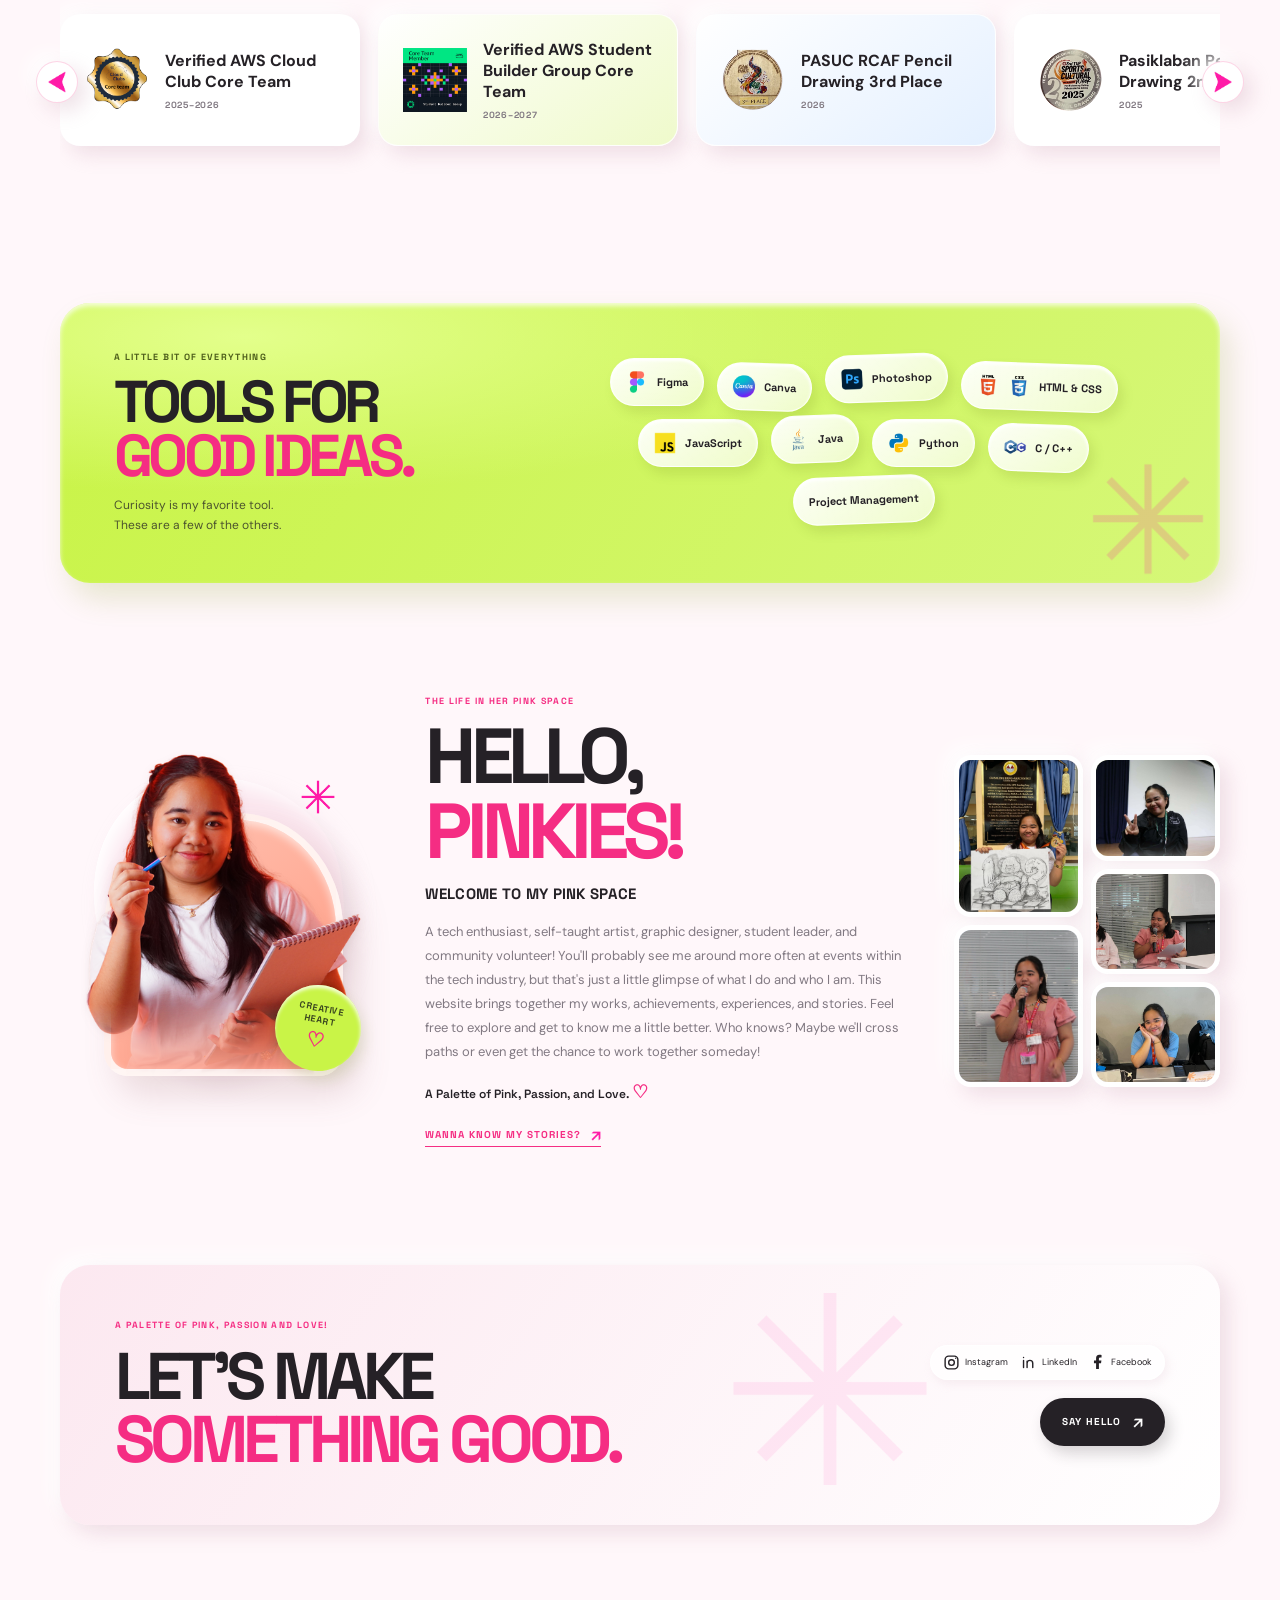
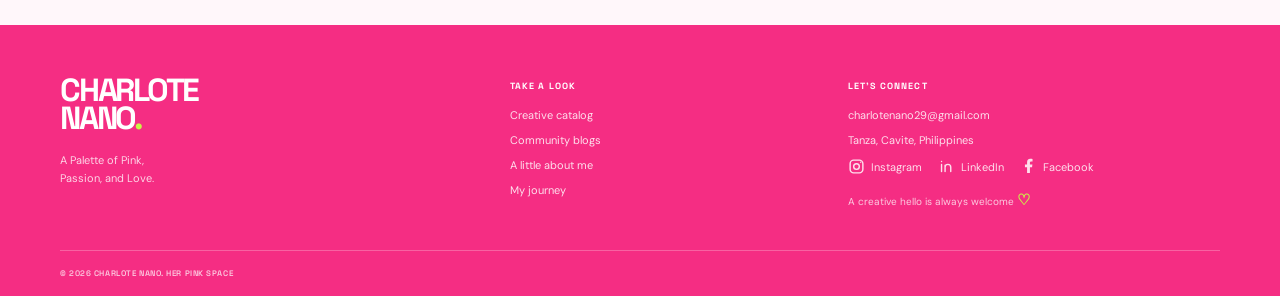
==== commit 0739fba7: "Updated some details." ====
--- a/index.html
+++ b/index.html
@@ -42,12 +42,12 @@
         <div class="hero-copy">
           <p class="eyebrow"><span class="status-dot"></span> BS COMPUTER SCIENCE STUDENT &amp; CREATIVE DESIGNER</p>
           <h1>CHARLOTE<br><span>NANO</span><i aria-hidden="true"><img class="ui-asterisk" src="assets/asterisklime.png" alt=""></i></h1>
-          <p class="hero-intro">Hi, I'm Charlote Nano, a BS Computer Science student at Technological University of the Philippines - Manila. I create intuitive digital experiences, striking graphic designs, and artistic illustrations.</p>
+          <p class="hero-intro">A tech enthusiast, self-taught artist, graphic designer, student leader, and community volunteer! I bring creativity into everything I do, putting my heart and effort into every creation. Have a look at my pink space, where I share my works, achievements, experiences, and everything in between!</p>
           <div class="hero-actions">
             <a class="button button-primary" href="#work">EXPLORE MY WORK <span aria-hidden="true"><img class="ui-arrow" src="assets/arrowsidewhite.png" alt=""></span></a>
             <a class="button button-soft" href="#about">A LITTLE ABOUT ME <span aria-hidden="true"><img class="ui-arrow" src="assets/arrowdown.png" alt=""></span></a>
           </div>
-          <div class="hero-note"><span class="note-star" aria-hidden="true"><img class="ui-asterisk" src="assets/asteriskpink.png" alt=""></span><span>Good ideas deserve<br>a little extra feeling.</span></div>
+          <div class="hero-note"><span class="note-star" aria-hidden="true"><img class="ui-asterisk" src="assets/asteriskpink.png" alt=""></span><span>A Palette of Pink, Passion and Love</span></div>
         </div>
 
         <div class="hero-art" aria-label="Portrait area">
@@ -71,9 +71,9 @@
           <p>Curious by nature, intentional by design.<br>Here are a few ways I bring ideas to life.</p>
         </div>
         <div class="focus-grid">
-          <a class="focus-card focus-ui" href="creative-catalog.html#ui-ux"><span class="focus-index">01 / THINK</span><span class="focus-icon icon-window" aria-hidden="true"><i></i><i></i><i></i></span><h3>UI/UX DESIGN</h3><span class="round-arrow" aria-hidden="true"><img class="ui-arrow" src="assets/arrowsidewhite.png" alt=""></span></a>
-          <a class="focus-card focus-graphic" href="creative-catalog.html#graphic-design"><span class="focus-index">02 / MAKE</span><span class="focus-icon icon-shapes" aria-hidden="true"><i></i><i></i><i></i></span><h3>GRAPHIC DESIGN</h3><span class="round-arrow" aria-hidden="true"><img class="ui-arrow" src="assets/arrowsidewhite.png" alt=""></span></a>
-          <a class="focus-card focus-illustration" href="creative-catalog.html#illustration"><span class="focus-index">03 / PLAY</span><span class="focus-icon icon-flower" aria-hidden="true"><img class="ui-lotus" src="assets/lotuspink.png" alt=""></span><h3>ILLUSTRATION</h3><span class="round-arrow" aria-hidden="true"><img class="ui-arrow" src="assets/arrowsidewhite.png" alt=""></span></a>
+          <a class="focus-card focus-ui" href="creative-catalog.html#ui-ux"><span class="focus-index">01 / DESIGN</span><span class="focus-icon icon-window" aria-hidden="true"><i></i><i></i><i></i></span><h3>UI/UX DESIGN</h3><span class="round-arrow" aria-hidden="true"><img class="ui-arrow" src="assets/arrowsidewhite.png" alt=""></span></a>
+          <a class="focus-card focus-graphic" href="creative-catalog.html#graphic-design"><span class="focus-index">02 / DIGITAL</span><span class="focus-icon icon-shapes" aria-hidden="true"><i></i><i></i><i></i></span><h3>GRAPHIC DESIGN</h3><span class="round-arrow" aria-hidden="true"><img class="ui-arrow" src="assets/arrowsidewhite.png" alt=""></span></a>
+          <a class="focus-card focus-illustration" href="creative-catalog.html#illustration"><span class="focus-index">03 / ART</span><span class="focus-icon icon-flower" aria-hidden="true"><img class="ui-lotus" src="assets/lotuspink.png" alt=""></span><h3>ILLUSTRATION</h3><span class="round-arrow" aria-hidden="true"><img class="ui-arrow" src="assets/arrowsidewhite.png" alt=""></span></a>
           <a class="focus-card focus-dev" href="creative-catalog.html#tech-projects"><span class="focus-index">04 / BUILD</span><span class="focus-icon icon-code" aria-hidden="true">&lt;/&gt;</span><h3>TECH PROJECTS</h3><span class="round-arrow" aria-hidden="true"><img class="ui-arrow" src="assets/arrowsidewhite.png" alt=""></span></a>
         </div>
       </section>
@@ -219,7 +219,7 @@
         <div class="achievements-section" aria-labelledby="achievements-title">
           <div class="achievements-heading">
             <div><p class="section-kicker">MILESTONES &amp; RECOGNITION</p><h3 id="achievements-title">MERITS &amp; <span>ACHIEVEMENTS</span></h3></div>
-            <p>Add your awards, honors, and achievements here.</p>
+            <p>Merits and Achievements Received (2020-Present)</p>
           </div>
           <p class="blog-carousel-hint">USE THE ARROWS OR SWIPE TO BROWSE · HOVER TO PAUSE</p>
           <div class="blog-carousel-wrap">
@@ -274,12 +274,12 @@
           <span class="about-sparkle" aria-hidden="true"><img class="ui-asterisk" src="assets/asteriskpink.png" alt=""></span>
         </div>
         <div class="about-copy">
-          <p class="section-kicker">A HUMAN BEHIND THE PIXELS</p>
-          <h2 id="about-title">HELLO,<br><span>CREATIVES!</span></h2>
-          <h3>LET'S BUILD SOMETHING BEAUTIFUL TOGETHER.</h3>
-          <p>I am a Computer Science student passionate about combining technological logic with vibrant visual creativity. Whether designing user-friendly digital products or crafting impactful visual identity graphics, I strive to make every project memorable and functional.</p>
-          <p class="about-signoff">A little heart, a lot of curiosity. <span aria-hidden="true">♡</span></p>
-          <a class="text-link" href="#contact">GET TO KNOW ME <span aria-hidden="true"><img class="ui-arrow" src="assets/arrowsidepink.png" alt=""></span></a>
+          <p class="section-kicker">THE LIFE IN HER PINK SPACE</p>
+          <h2 id="about-title">HELLO,<br><span>PINKIES!</span></h2>
+          <h3>WELCOME TO MY PINK SPACE</h3>
+          <p>A tech enthusiast, self-taught artist, graphic designer, student leader, and community volunteer! You'll probably see me around more often at events within the tech industry, but that's just a little glimpse of what I do and who I am. This website brings together my works, achievements, experiences, and stories. Feel free to explore and get to know me a little better. Who knows? Maybe we'll cross paths or even get the chance to work together someday!</p>
+          <p class="about-signoff">A Palette of Pink, Passion, and Love. <span aria-hidden="true">♡</span></p>
+          <a class="text-link" href="blogs.html">WANNA KNOW MY STORIES? <span aria-hidden="true"><img class="ui-arrow" src="assets/arrowsidepink.png" alt=""></span></a>
         </div>
         <div class="about-gallery" aria-label="Photo gallery">
           <div class="about-gallery-card about-gallery-card-one"><img src="assets/blogs/pasuc.jpg" alt="AWS Community Day event"></div>
@@ -291,19 +291,54 @@
       </section>
 
       <section class="contact-section section-wrap" id="contact">
-        <div><p class="section-kicker">YOUR IDEA + MY CURIOSITY</p><h2>LET'S MAKE<br><span>SOMETHING GOOD.</span></h2></div>
-        <a class="button button-dark" href="#contact" data-open-contact>SAY HELLO <span aria-hidden="true"><img class="ui-arrow" src="assets/arrowsidewhite.png" alt=""></span></a>
+        <div><p class="section-kicker">A PALETTE OF PINK, PASSION AND LOVE!</p><h2>LET'S MAKE<br><span>SOMETHING GOOD.</span></h2></div>
+        <div class="contact-actions">
+          <nav class="social-links contact-social-links" aria-label="Social media">
+            <a href="https://instagram.com/chaerlotes" target="_blank" rel="noopener noreferrer" aria-label="Instagram">
+              <svg viewBox="0 0 24 24" aria-hidden="true"><rect x="3" y="3" width="18" height="18" rx="5"></rect><circle cx="12" cy="12" r="4"></circle><circle class="social-icon-dot" cx="18" cy="6" r="1"></circle></svg>
+              <span>Instagram</span>
+            </a>
+            <a href="https://linkedin.com/charlotenano" target="_blank" rel="noopener noreferrer" aria-label="LinkedIn">
+              <svg viewBox="0 0 24 24" aria-hidden="true"><path d="M5 9v10M5 5v.01M10 19v-6a4 4 0 0 1 8 0v6M10 10v9"></path></svg>
+              <span>LinkedIn</span>
+            </a>
+            <a href="https://facebook.com/chaerlote" target="_blank" rel="noopener noreferrer" aria-label="Facebook">
+              <svg viewBox="0 0 24 24" aria-hidden="true"><path d="M14 21v-8h3l.5-4H14V7c0-1.2.4-2 2-2h1.7V1.4C17 1.2 15.8 1 14.5 1 11.5 1 10 2.8 10 6v3H7v4h3v8z"></path></svg>
+              <span>Facebook</span>
+            </a>
+          </nav>
+          <a class="button button-dark" href="#contact" data-open-contact>SAY HELLO <span aria-hidden="true"><img class="ui-arrow" src="assets/arrowsidewhite.png" alt=""></span></a>
+        </div>
         <span class="contact-sparkle" aria-hidden="true"><img class="ui-asterisk" src="assets/asteriskpink.png" alt=""></span>
       </section>
     </main>
 
     <footer class="site-footer">
       <div class="footer-main section-wrap">
-        <div class="footer-brand"><a class="footer-logo" href="#home">CHARLOTE<br>NANO<span>.</span></a><p>Curious mind. Creative heart.<br>Always making something.</p></div>
+        <div class="footer-brand"><a class="footer-logo" href="#home">CHARLOTE<br>NANO<span>.</span></a><p>A Palette of Pink, <br>Passion, and Love.</p></div>
         <div class="footer-links"><h2>TAKE A LOOK</h2><a href="creative-catalog.html">Creative catalog</a><a href="blogs.html">Community blogs</a><a href="#about">A little about me</a><a href="#journey">My journey</a></div>
-        <div class="footer-contact"><h2>LET'S CONNECT</h2><a href="mailto:charlotenano29@gmail.com">charlotenano29@gmail.com</a><p>Tanza, Cavite, Philippines</p><span class="footer-social">A creative hello is always welcome <b>♡</b></span></div>
+        <div class="footer-contact">
+          <h2>LET'S CONNECT</h2>
+          <a href="mailto:charlotenano29@gmail.com">charlotenano29@gmail.com</a>
+          <p>Tanza, Cavite, Philippines</p>
+          <nav class="social-links" aria-label="Social media">
+            <a href="https://instagram.com/chaerlotes" target="_blank" rel="noopener noreferrer" aria-label="Instagram">
+              <svg viewBox="0 0 24 24" aria-hidden="true"><rect x="3" y="3" width="18" height="18" rx="5"></rect><circle cx="12" cy="12" r="4"></circle><circle class="social-icon-dot" cx="18" cy="6" r="1"></circle></svg>
+              <span>Instagram</span>
+            </a>
+            <a href="https://linkedin.com/charlotenano" target="_blank" rel="noopener noreferrer" aria-label="LinkedIn">
+              <svg viewBox="0 0 24 24" aria-hidden="true"><path d="M5 9v10M5 5v.01M10 19v-6a4 4 0 0 1 8 0v6M10 10v9"></path></svg>
+              <span>LinkedIn</span>
+            </a>
+            <a href="https://facebook.com/chaerlote" target="_blank" rel="noopener noreferrer" aria-label="Facebook">
+              <svg viewBox="0 0 24 24" aria-hidden="true"><path d="M14 21v-8h3l.5-4H14V7c0-1.2.4-2 2-2h1.7V1.4C17 1.2 15.8 1 14.5 1 11.5 1 10 2.8 10 6v3H7v4h3v8z"></path></svg>
+              <span>Facebook</span>
+            </a>
+          </nav>
+          <span class="footer-social">A creative hello is always welcome <b>♡</b></span>
+        </div>
       </div>
-      <div class="footer-bottom section-wrap"><span>© <span id="current-year">2026</span> CHARLOTE NANO. MADE WITH HEART.</span></div>
+      <div class="footer-bottom section-wrap"><span>© <span id="current-year">2026</span> CHARLOTE NANO. HER PINK SPACE</span></div>
     </footer>
     <aside class="engagement-widget" aria-label="Music and engagement">
       <button class="widget-toggle" id="engagement-toggle" type="button" aria-label="Open heart counter" aria-expanded="false" aria-controls="engagement-panel">
--- a/styles.css
+++ b/styles.css
@@ -383,6 +383,13 @@
 .contact-section { position: relative; display: flex; min-height: 260px; align-items: center; justify-content: space-between; gap: 25px; overflow: hidden; margin-bottom: 100px; padding: 44px 55px; border-radius: 30px; background: linear-gradient(125deg, #fce8f0, #fff); box-shadow: var(--shadow-raised); }
 .contact-section h2 { font-size: clamp(42px, 6vw, 66px); }
 .contact-section .section-kicker { margin-bottom: 14px; }
+.contact-actions { position: relative; z-index: 1; display: flex; flex-direction: column; align-items: flex-end; gap: 18px; }
+.contact-social-links { display: flex; flex-wrap: wrap; justify-content: flex-end; gap: 8px 12px; padding: 8px 12px; border: 1px solid rgba(255,255,255,.9); border-radius: 999px; background: rgba(255,255,255,.72); box-shadow: 3px 4px 10px rgba(220,190,203,.22); }
+.contact-social-links a { display: inline-flex; align-items: center; gap: 5px; color: var(--charcoal); font-size: 9px; transition: color .2s ease; }
+.contact-social-links a:hover, .contact-social-links a:focus-visible { color: var(--pink); }
+.contact-social-links svg { width: 15px; height: 15px; flex: 0 0 15px; fill: none; stroke: currentColor; stroke-linecap: round; stroke-linejoin: round; stroke-width: 2; }
+.contact-social-links a:last-child svg { fill: currentColor; stroke: none; }
+.contact-social-links .social-icon-dot { fill: currentColor; stroke: none; }
 .button-dark { position: relative; z-index: 1; color: var(--white); background: var(--charcoal); box-shadow: 5px 7px 15px rgba(37, 33, 38, .19); }
 .button-dark:hover { background: var(--pink); }
 .contact-sparkle { position: absolute; top: -25px; right: 25%; color: rgba(245,45,131,.08); font-size: 200px; }
@@ -397,6 +404,11 @@
 .footer-links h2, .footer-contact h2 { margin: 3px 0 5px; font-size: 9px; letter-spacing: .13em; }
 .footer-links a, .footer-contact a, .footer-contact p { margin: 0; color: rgba(255,255,255,.85); font-size: 11px; transition: color .2s ease; }
 .footer-links a:hover, .footer-contact a:hover { color: var(--lime); }
+.footer-contact .social-links { display: flex; flex-wrap: wrap; gap: 10px 16px; }
+.footer-contact .social-links a { display: inline-flex; align-items: center; gap: 6px; }
+.social-links svg { width: 17px; height: 17px; flex: 0 0 17px; fill: none; stroke: currentColor; stroke-linecap: round; stroke-linejoin: round; stroke-width: 2; }
+.social-links a:last-child svg { fill: currentColor; stroke: none; }
+.social-links .social-icon-dot { fill: currentColor; stroke: none; }
 .footer-social { margin-top: 4px; color: rgba(255,255,255,.75); font-size: 10px; }
 .footer-social b { color: var(--lime); font-size: 15px; }
 .footer-bottom { display: flex; justify-content: space-between; gap: 20px; padding-top: 17px; border-top: 1px solid rgba(255,255,255,.25); color: rgba(255,255,255,.75); font-size: 8px; font-weight: 600; }
@@ -562,6 +574,8 @@
   .about-copy > p:not(.section-kicker):not(.about-signoff) { font-size: 12px; }
   .contact-section { min-height: 260px; align-items: flex-start; flex-direction: column; justify-content: center; gap: 23px; margin-bottom: 68px; padding: 33px 25px; border-radius: 24px; }
   .contact-section h2 { font-size: clamp(39px, 10vw, 56px); }
+  .contact-actions { align-items: flex-start; gap: 14px; }
+  .contact-social-links { justify-content: flex-start; gap: 8px 11px; padding: 8px 11px; }
   .footer-main { grid-template-columns: 1fr 1fr; gap: 30px 18px; }
   .footer-brand { grid-column: span 2; }
   .footer-contact a { overflow-wrap: anywhere; }
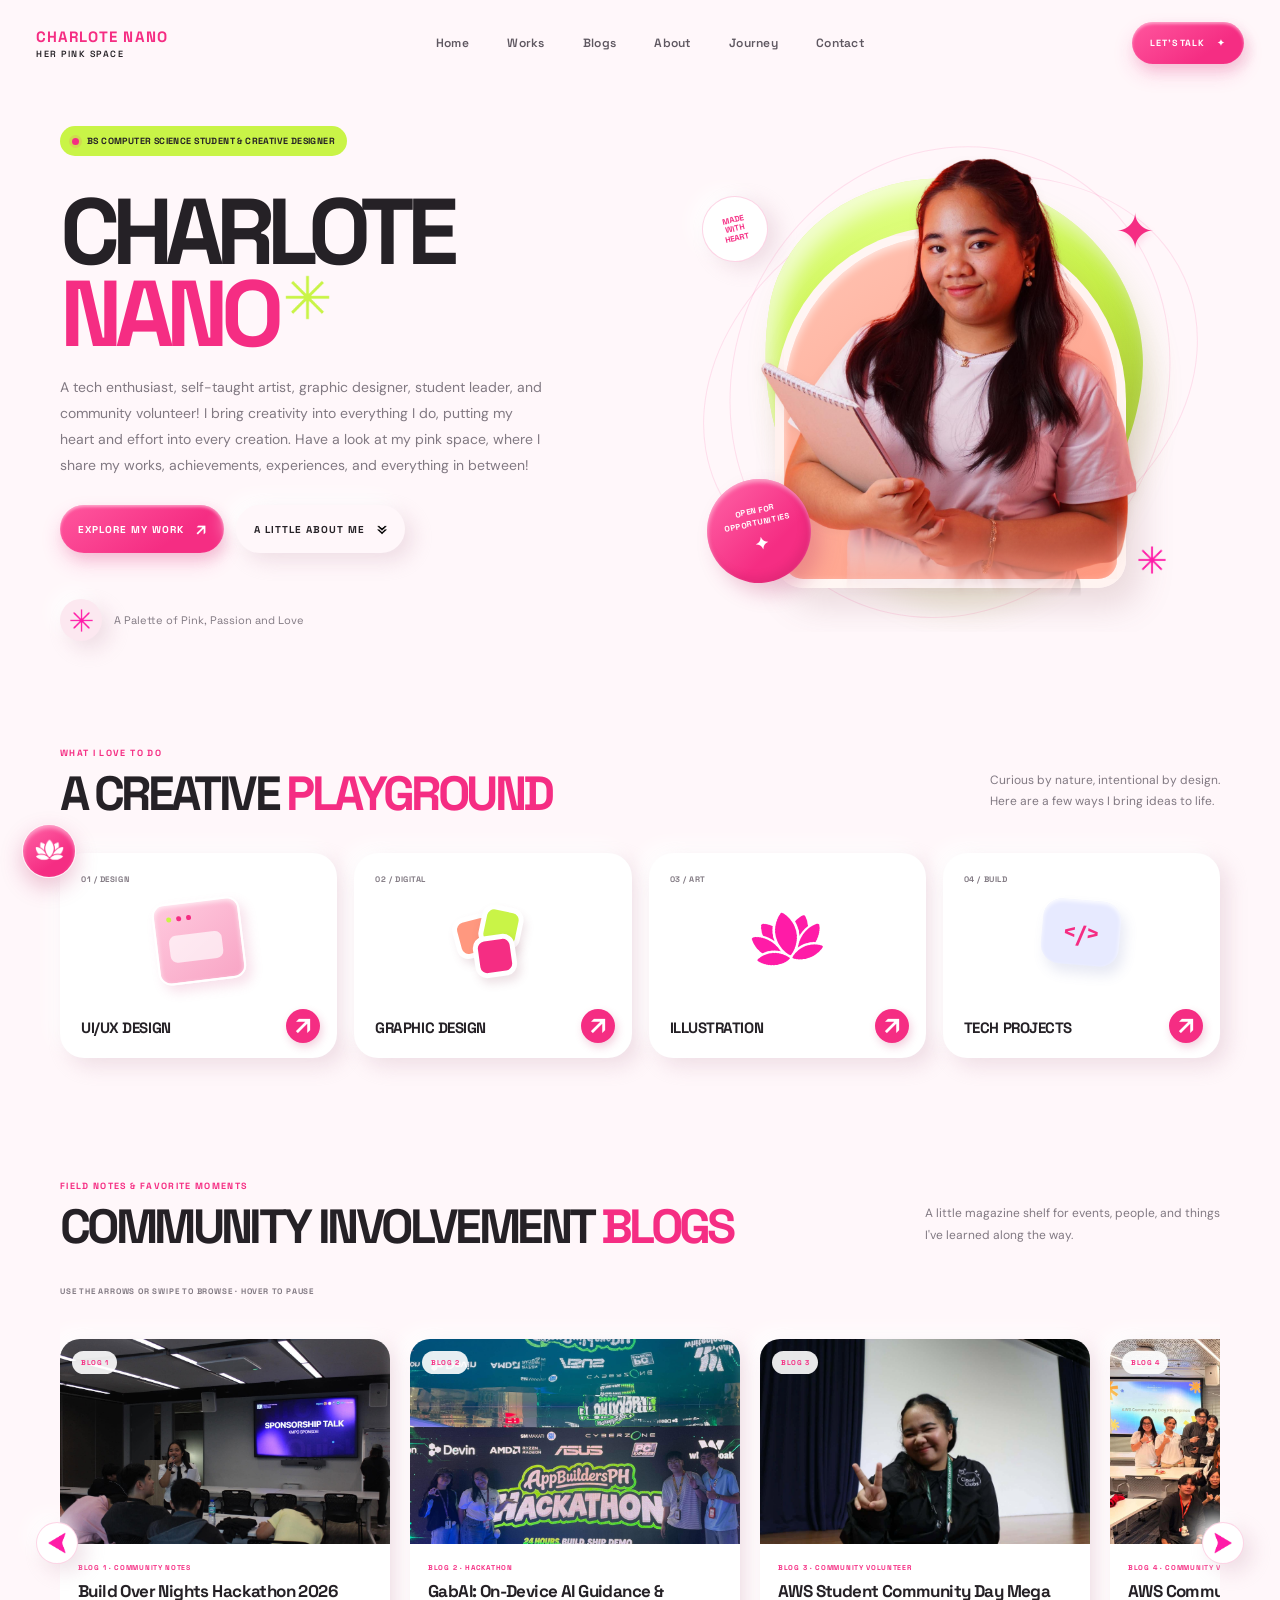
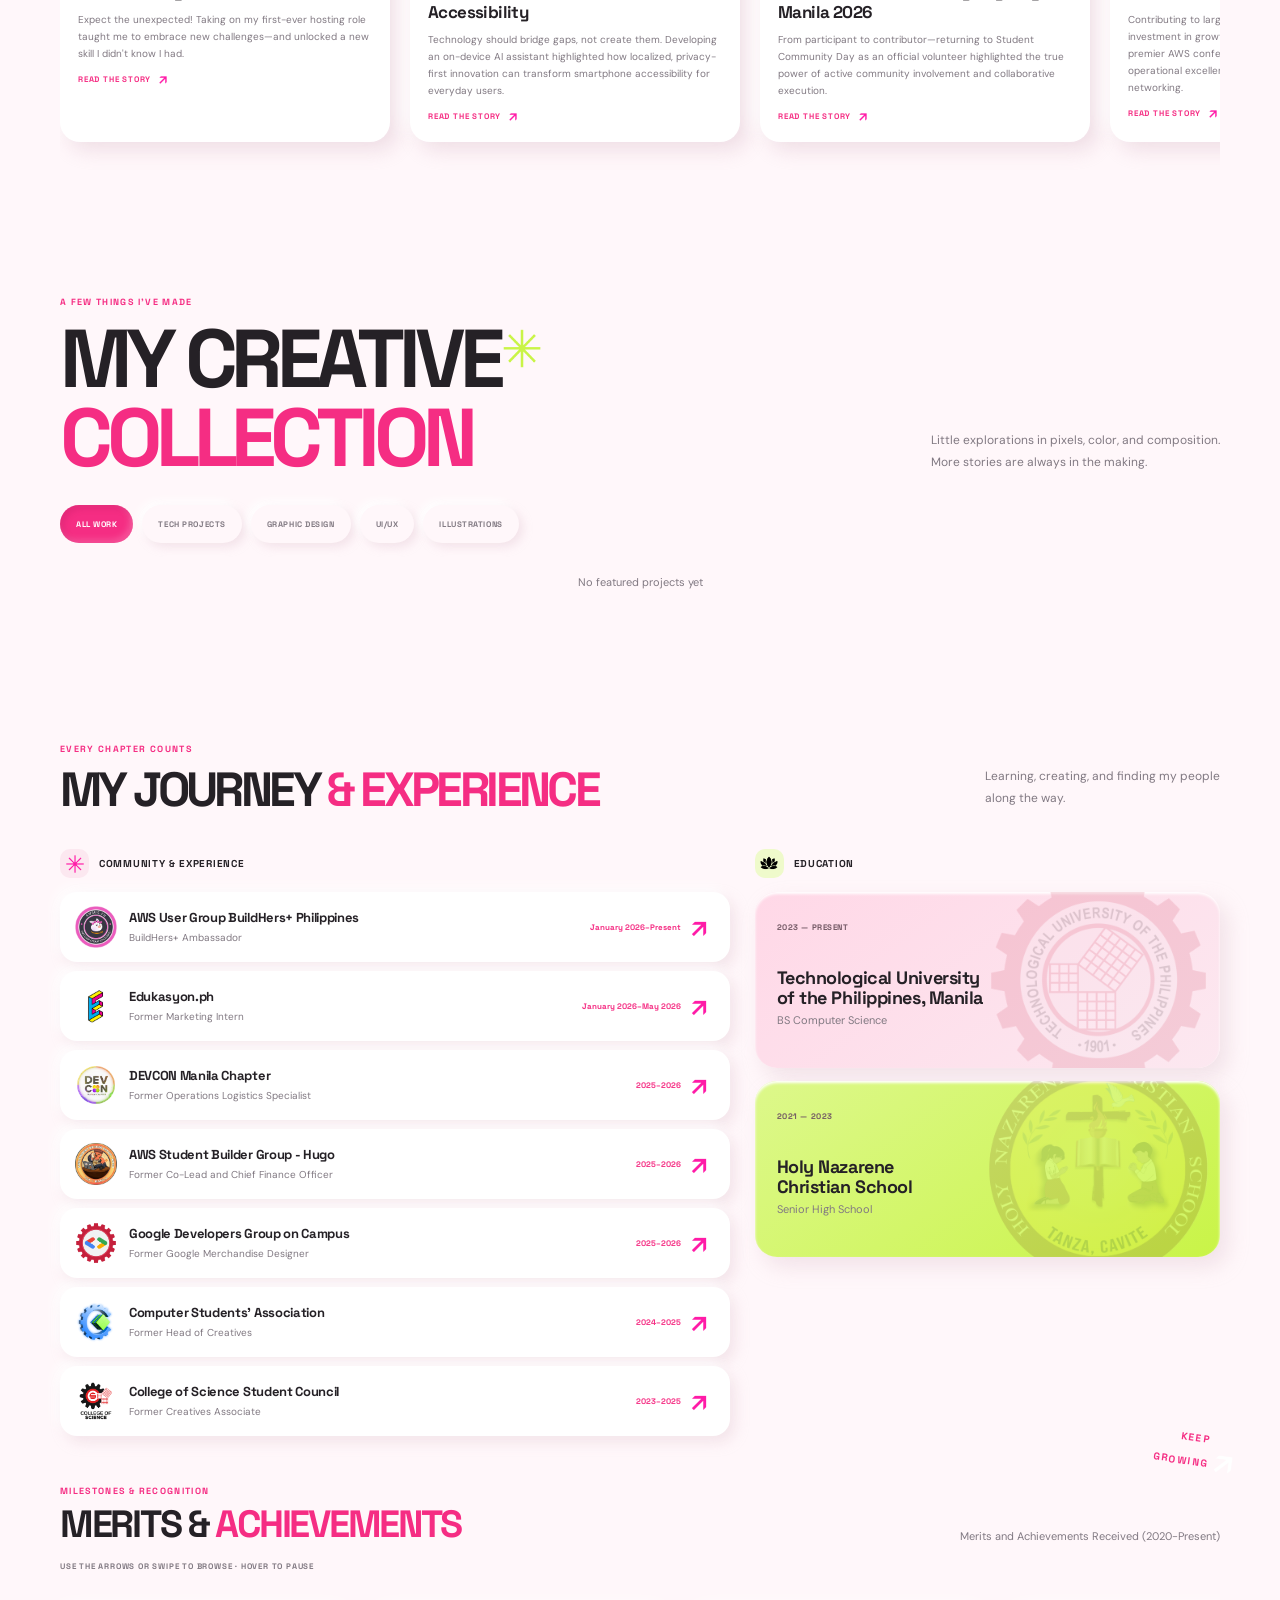
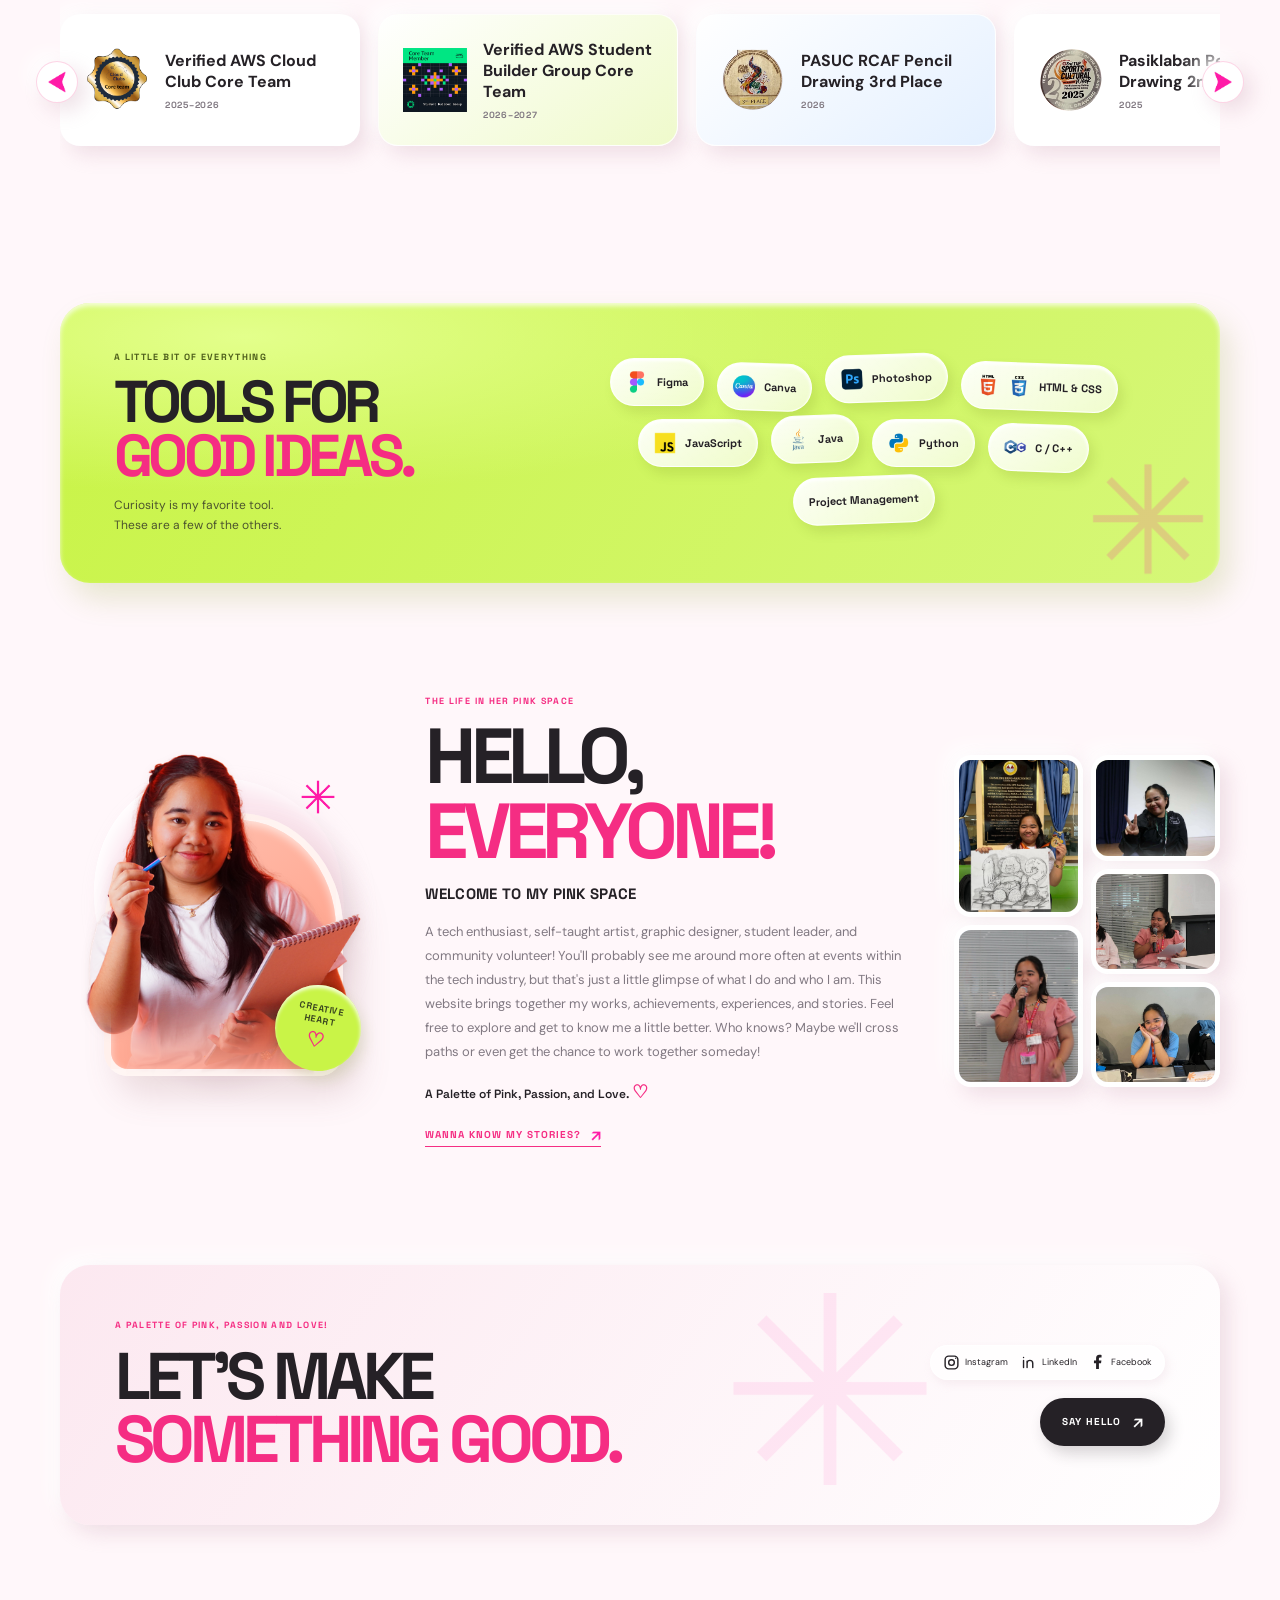
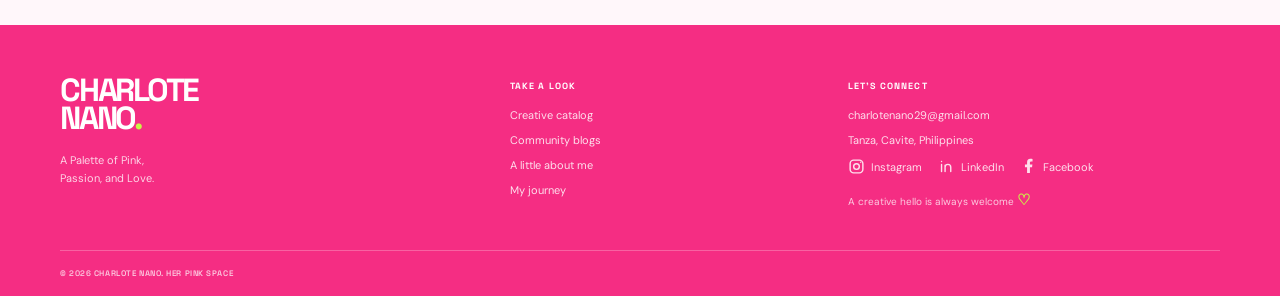
==== commit 4ae82aeb: "Small changes." ====
--- a/index.html
+++ b/index.html
@@ -275,7 +275,7 @@
         </div>
         <div class="about-copy">
           <p class="section-kicker">THE LIFE IN HER PINK SPACE</p>
-          <h2 id="about-title">HELLO,<br><span>PINKIES!</span></h2>
+          <h2 id="about-title">HELLO,<br><span>EVERYONE!</span></h2>
           <h3>WELCOME TO MY PINK SPACE</h3>
           <p>A tech enthusiast, self-taught artist, graphic designer, student leader, and community volunteer! You'll probably see me around more often at events within the tech industry, but that's just a little glimpse of what I do and who I am. This website brings together my works, achievements, experiences, and stories. Feel free to explore and get to know me a little better. Who knows? Maybe we'll cross paths or even get the chance to work together someday!</p>
           <p class="about-signoff">A Palette of Pink, Passion, and Love. <span aria-hidden="true">♡</span></p>
